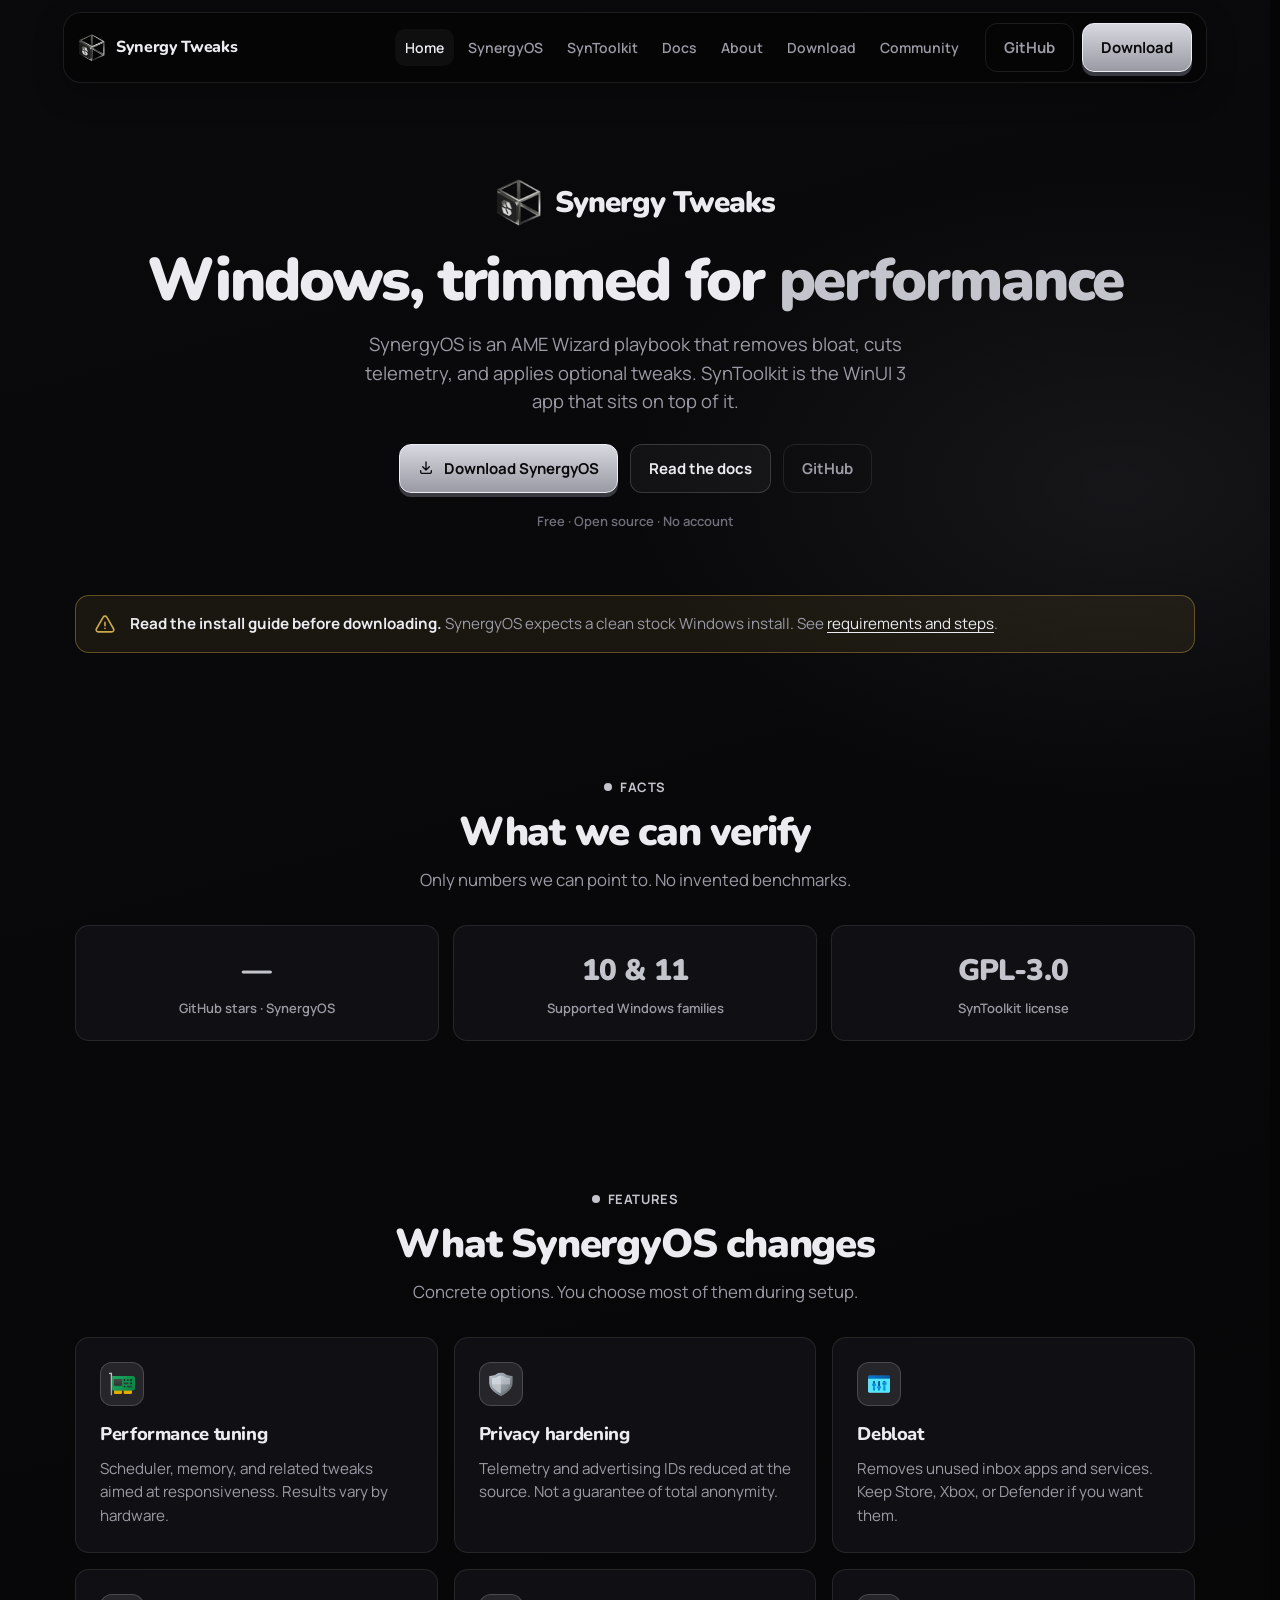
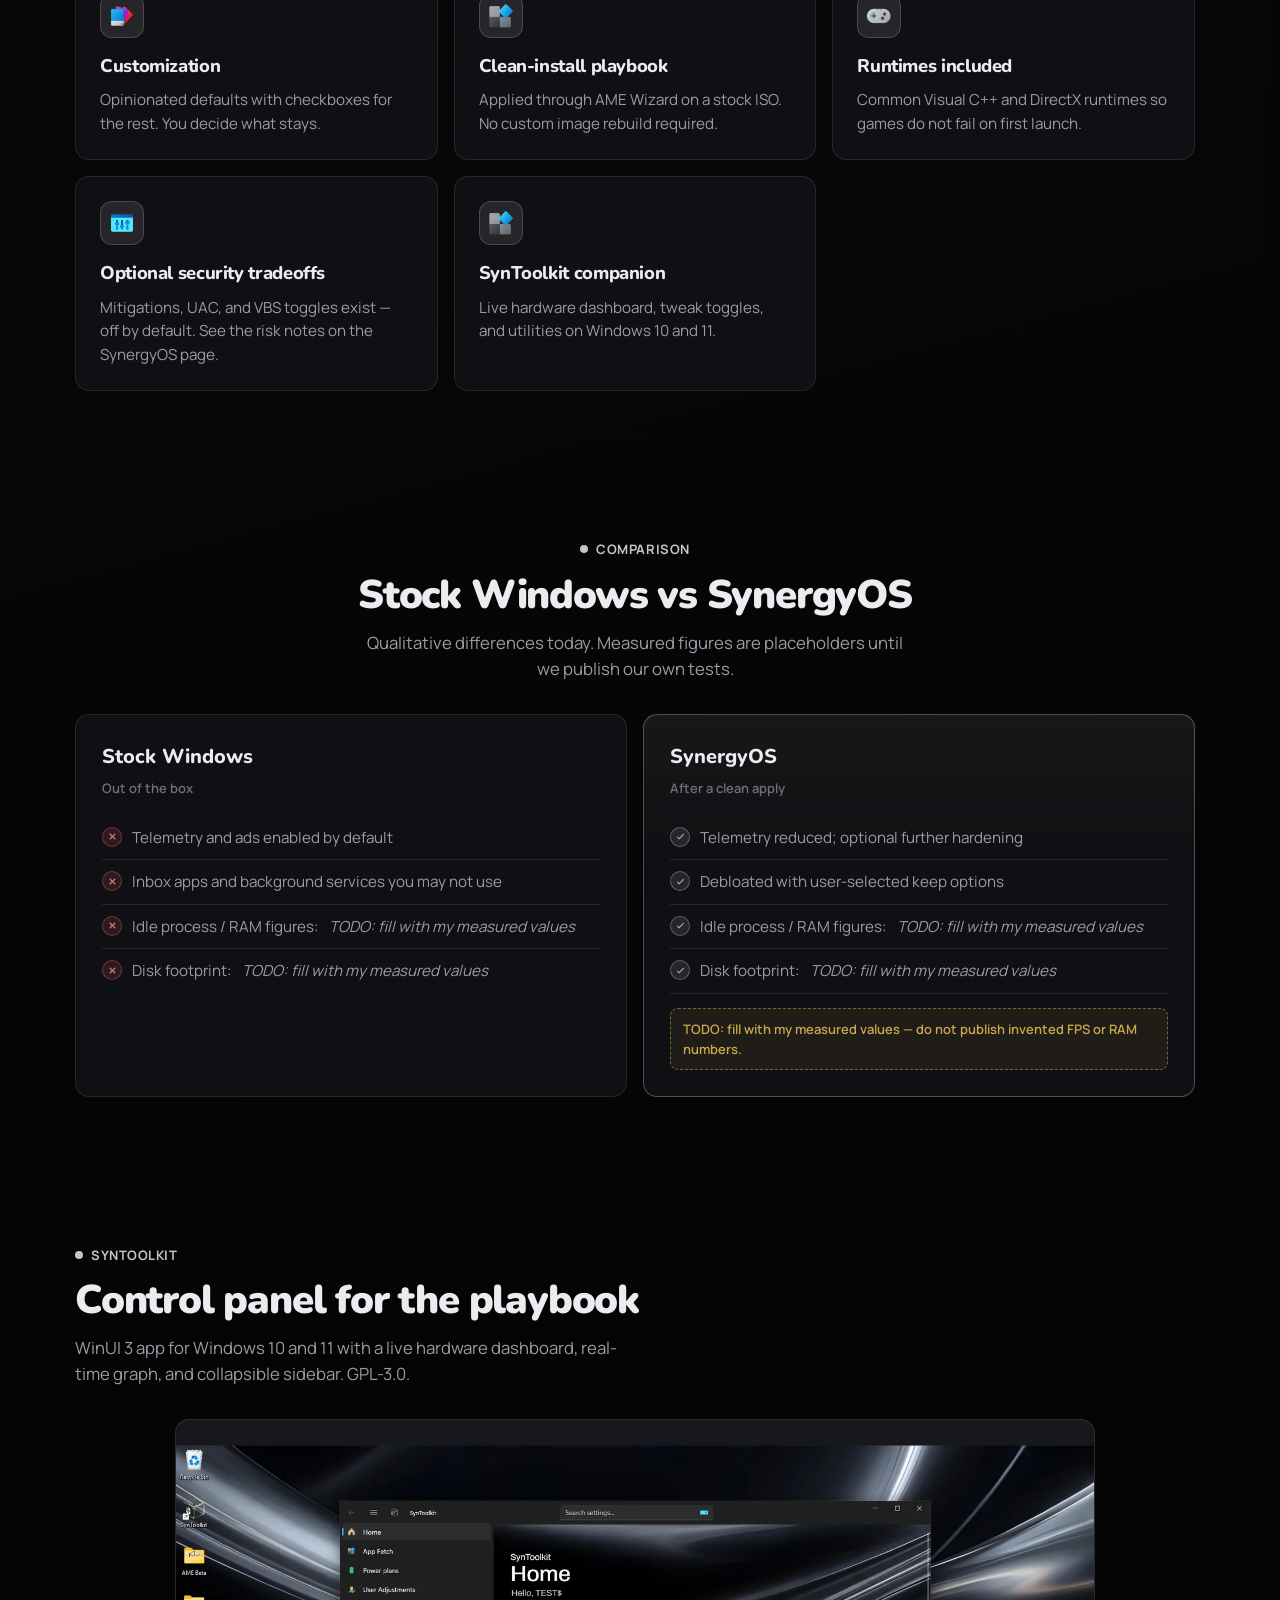
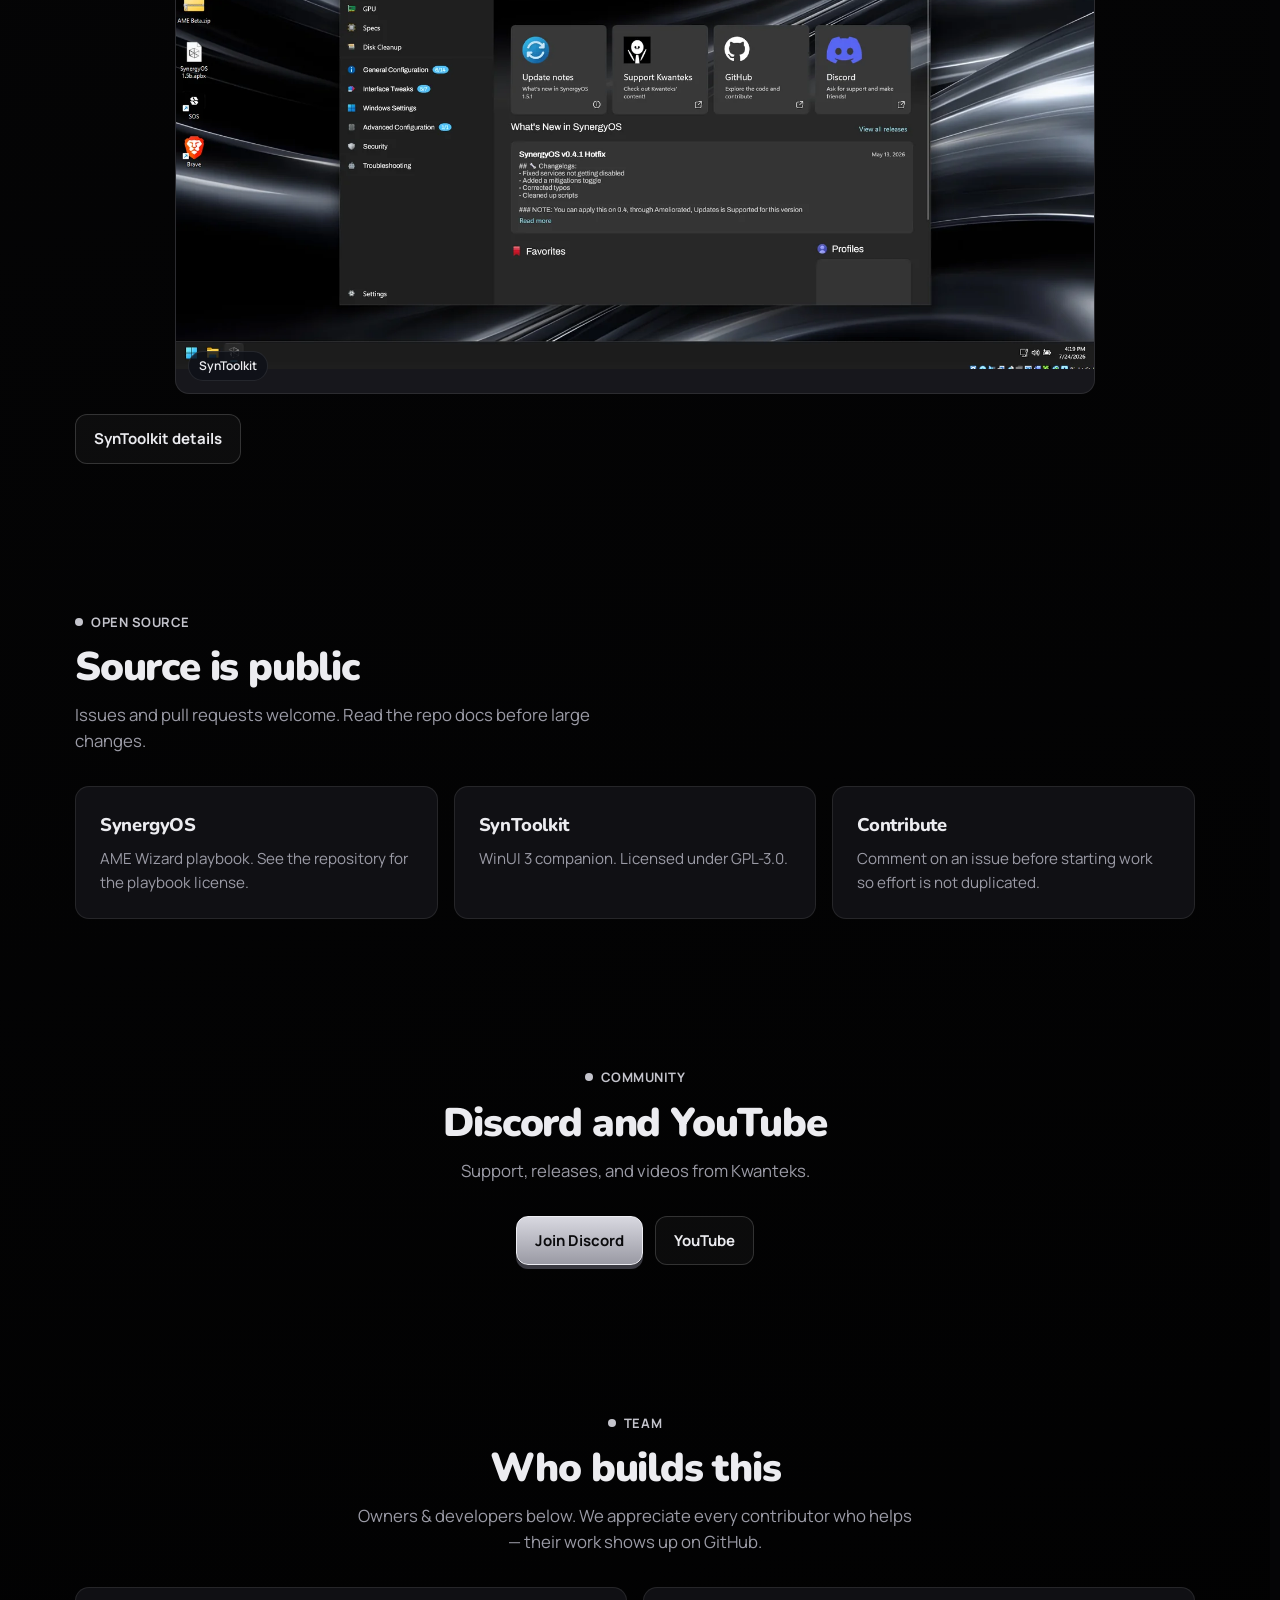
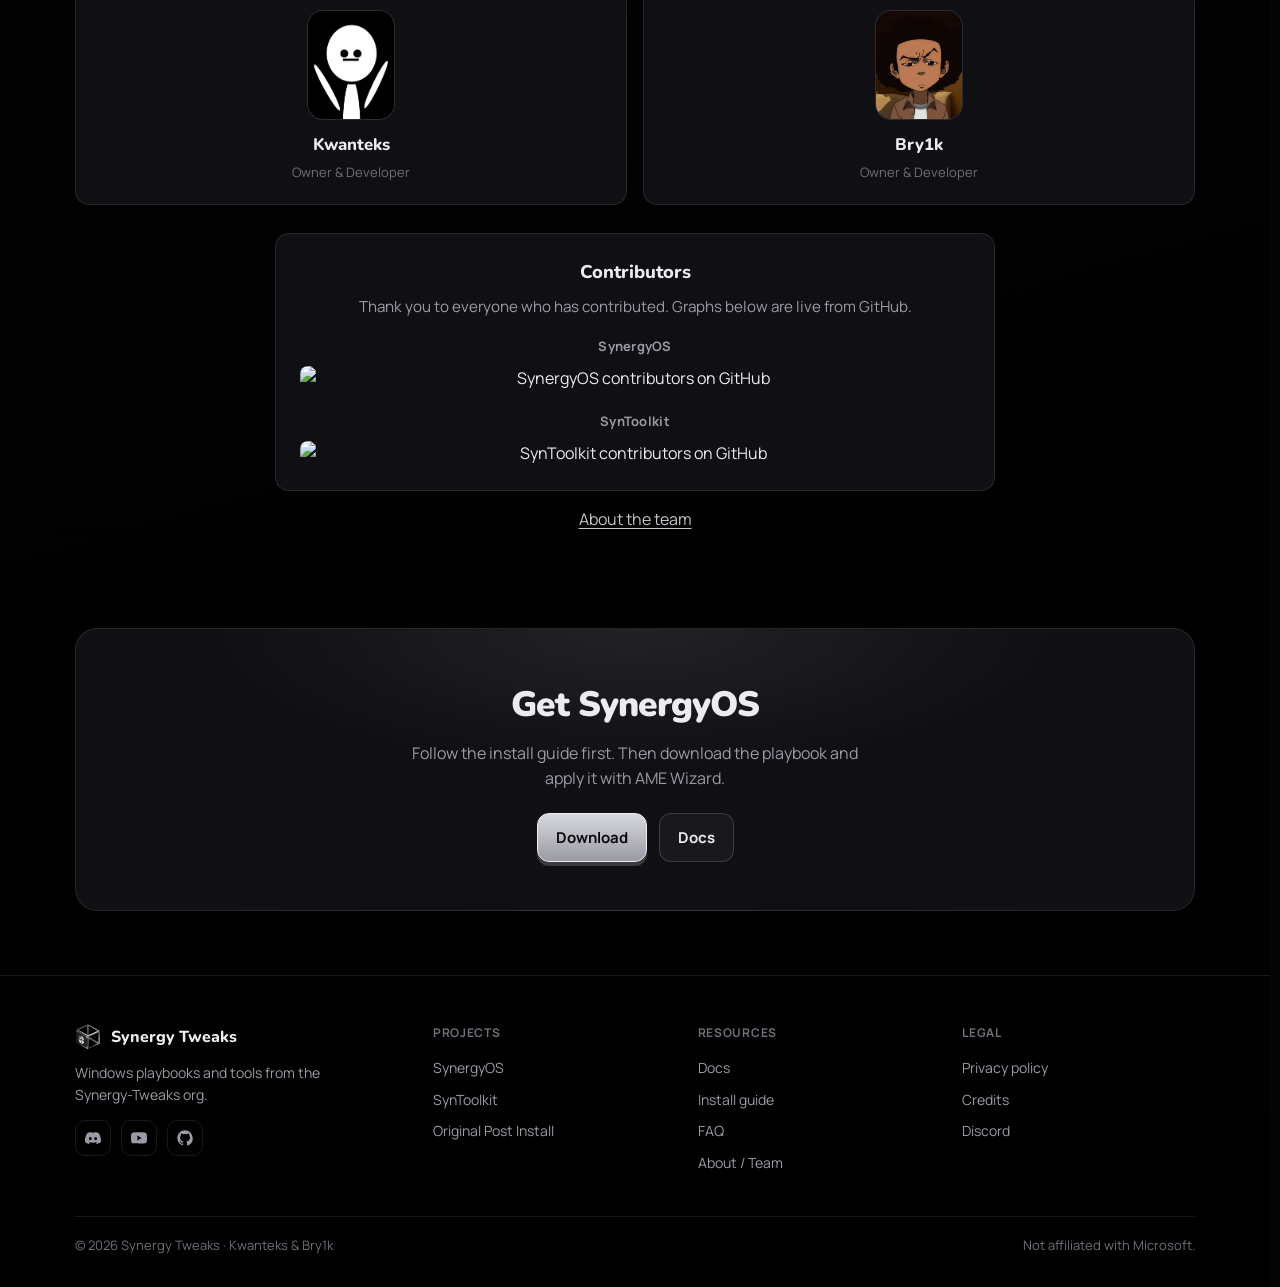
==== index.html @ 8bf5b291 "Clear the actionable TODOs - credits: mirror the SynToolkit library credits - privacy: use the publi" ====
<!DOCTYPE html>
<html lang="en">
<head>
<meta charset="UTF-8">
<meta name="viewport" content="width=device-width, initial-scale=1.0">
<title>Synergy Tweaks — SynergyOS and SynToolkit</title>
<meta name="description" content="SynergyOS is an AME Wizard playbook that debloats and hardens Windows for gaming. SynToolkit is its WinUI 3 companion. Free, open source.">
<meta name="theme-color" content="#050506">
<link rel="canonical" href="https://TODO-SET-DOMAIN/">

<meta property="og:title" content="Synergy Tweaks — SynergyOS and SynToolkit">
<meta property="og:description" content="A Windows playbook and toolkit for a faster, quieter system. Free and open source.">
<meta property="og:image" content="https://TODO-SET-DOMAIN/images/og.jpg">
<meta property="og:type" content="website">
<meta property="og:site_name" content="Synergy Tweaks">
<meta property="og:url" content="https://TODO-SET-DOMAIN/">

<meta name="twitter:card" content="summary_large_image">
<meta name="twitter:title" content="Synergy Tweaks — SynergyOS">
<meta name="twitter:description" content="A Windows playbook and toolkit for a faster, quieter system.">
<meta name="twitter:image" content="https://TODO-SET-DOMAIN/images/og.jpg">
<meta name="twitter:site" content="@synergyos48">

<link rel="icon" href="images/logo-sm.webp" type="image/webp">
<link rel="apple-touch-icon" href="images/logo.webp">
<link rel="preload" href="fonts/nunito-latin.woff2" as="font" type="font/woff2" crossorigin>
<link rel="preload" href="fonts/manrope-400.woff2" as="font" type="font/woff2" crossorigin>
<link rel="stylesheet" href="styles.css?v=20">
<script src="js/config.js"></script>
</head>
<body>
<a class="skip-link" href="#main">Skip to content</a>

<header class="site-header">
  <nav class="nav" aria-label="Primary">
    <a href="index.html" class="nav-brand">
      <img src="images/logo-sm.webp" alt="" width="52" height="52" decoding="async">
      <span>Synergy Tweaks</span>
    </a>
    <div class="nav-links">
      <a href="index.html" aria-current="page">Home</a>
      <a href="synergyos.html">SynergyOS</a>
      <a href="syntoolkit.html">SynToolkit</a>
      <a href="docs.html">Docs</a>
      <a href="about.html">About</a>
      <a href="synergyos.html#download">Download</a>
      <a href="#community">Community</a>
    </div>
    <div class="nav-ext">
      <a class="btn btn-ghost" href="https://github.com/Synergy-Tweaks" data-link="org" target="_blank" rel="noopener noreferrer">GitHub</a>
      <a class="btn btn-primary" href="synergyos.html#download">Download</a>
    </div>
    <details class="nav-menu">
      <summary aria-label="Open menu">Menu</summary>
      <div class="nav-menu-panel">
        <a href="index.html" aria-current="page">Home</a>
        <a href="synergyos.html">SynergyOS</a>
        <a href="syntoolkit.html">SynToolkit</a>
        <a href="docs.html">Docs</a>
        <a href="about.html">About</a>
        <a href="synergyos.html#download">Download</a>
        <a href="#community">Community</a>
        <a href="https://github.com/Synergy-Tweaks" data-link="org" target="_blank" rel="noopener noreferrer">GitHub</a>
      </div>
    </details>
  </nav>
</header>

<main id="main">
  <section class="hero wrap">
    <div class="hero-brand">
      <img src="images/logo.webp" alt="" width="256" height="256" decoding="async">
      Synergy Tweaks
    </div>
    <h1>Windows, trimmed for <em>performance</em></h1>
    <p class="hero-sub">SynergyOS is an AME Wizard playbook that removes bloat, cuts telemetry, and applies optional tweaks. SynToolkit is the WinUI 3 app that sits on top of it.</p>
    <div class="hero-actions">
      <a class="btn btn-primary" href="https://github.com/Synergy-Tweaks/SynergyOS/releases/latest/download/SynergyOS.apbx" data-repo="SynergyOS" data-ext=".apbx">
        <svg fill="none" stroke="currentColor" viewBox="0 0 24 24" aria-hidden="true"><path stroke-linecap="round" stroke-linejoin="round" stroke-width="2" d="M4 16v2a2 2 0 002 2h12a2 2 0 002-2v-2M7 10l5 5 5-5M12 15V3"/></svg>
        Download SynergyOS
      </a>
      <a class="btn btn-secondary" href="docs.html">Read the docs</a>
      <a class="btn btn-ghost" href="https://github.com/Synergy-Tweaks" data-link="org" target="_blank" rel="noopener noreferrer">GitHub</a>
    </div>
    <p class="hero-meta">Free · Open source · No account</p>
  </section>

  <div class="wrap" style="margin-bottom:48px">
    <div class="notice">
      <svg width="22" height="22" fill="none" stroke="currentColor" viewBox="0 0 24 24" stroke-width="1.8" aria-hidden="true"><path stroke-linecap="round" stroke-linejoin="round" d="M12 9v3.75m-9.303 3.376c-.866 1.5.217 3.374 1.948 3.374h14.71c1.73 0 2.813-1.874 1.948-3.374L13.949 3.378c-.866-1.5-3.032-1.5-3.898 0L2.697 16.126zM12 15.75h.008v.008H12v-.008z"/></svg>
      <div><strong>Read the install guide before downloading.</strong> SynergyOS expects a clean stock Windows install. See <a href="synergyos.html#install" style="color:var(--text);text-decoration:underline;text-underline-offset:3px">requirements and steps</a>.</div>
    </div>
  </div>

  <section class="section wrap reveal" id="stats" aria-labelledby="stats-title">
    <div class="section-head center">
      <div class="eyebrow">Facts</div>
      <h2 class="section-title" id="stats-title">What we can verify</h2>
      <p class="section-lede">Only numbers we can point to. No invented benchmarks.</p>
    </div>
    <div class="stats">
      <div class="stat">
        <div class="stat-value"><span data-github-stars="SynergyOS">—</span></div>
        <div class="stat-label">GitHub stars · SynergyOS</div>
      </div>
      <div class="stat">
        <div class="stat-value">10 &amp; 11</div>
        <div class="stat-label">Supported Windows families</div>
      </div>
      <div class="stat">
        <div class="stat-value">GPL-3.0</div>
        <div class="stat-label">SynToolkit license</div>
      </div>
    </div>
  </section>

  <section class="section wrap reveal" id="features" aria-labelledby="features-title">
    <div class="section-head center">
      <div class="eyebrow">Features</div>
      <h2 class="section-title" id="features-title">What SynergyOS changes</h2>
      <p class="section-lede">Concrete options. You choose most of them during setup.</p>
    </div>
    <div class="feature-grid grid-3">
      <article class="card">
        <div class="card-icon"><img src="images/icons/performance.webp" alt="" width="96" height="96" loading="lazy" decoding="async"></div>
        <h3>Performance tuning</h3>
        <p>Scheduler, memory, and related tweaks aimed at responsiveness. Results vary by hardware.</p>
      </article>
      <article class="card">
        <div class="card-icon"><img src="images/icons/privacy.webp" alt="" width="96" height="96" loading="lazy" decoding="async"></div>
        <h3>Privacy hardening</h3>
        <p>Telemetry and advertising IDs reduced at the source. Not a guarantee of total anonymity.</p>
      </article>
      <article class="card">
        <div class="card-icon"><img src="images/icons/tweaks.webp" alt="" width="96" height="96" loading="lazy" decoding="async"></div>
        <h3>Debloat</h3>
        <p>Removes unused inbox apps and services. Keep Store, Xbox, or Defender if you want them.</p>
      </article>
      <article class="card">
        <div class="card-icon"><img src="images/icons/appearance.webp" alt="" width="96" height="96" loading="lazy" decoding="async"></div>
        <h3>Customization</h3>
        <p>Opinionated defaults with checkboxes for the rest. You decide what stays.</p>
      </article>
      <article class="card">
        <div class="card-icon"><img src="images/icons/apps.webp" alt="" width="96" height="96" loading="lazy" decoding="async"></div>
        <h3>Clean-install playbook</h3>
        <p>Applied through AME Wizard on a stock ISO. No custom image rebuild required.</p>
      </article>
      <article class="card">
        <div class="card-icon"><img src="images/icons/games.webp" alt="" width="96" height="96" loading="lazy" decoding="async"></div>
        <h3>Runtimes included</h3>
        <p>Common Visual C++ and DirectX runtimes so games do not fail on first launch.</p>
      </article>
      <article class="card">
        <div class="card-icon"><img src="images/icons/tweaks.webp" alt="" width="96" height="96" loading="lazy" decoding="async"></div>
        <h3>Optional security tradeoffs</h3>
        <p>Mitigations, UAC, and VBS toggles exist — off by default. See the risk notes on the SynergyOS page.</p>
      </article>
      <article class="card">
        <div class="card-icon"><img src="images/icons/apps.webp" alt="" width="96" height="96" loading="lazy" decoding="async"></div>
        <h3>SynToolkit companion</h3>
        <p>Live hardware dashboard, tweak toggles, and utilities on Windows 10 and 11.</p>
      </article>
    </div>
  </section>

  <section class="section wrap reveal" id="compare" aria-labelledby="compare-title">
    <div class="section-head center">
      <div class="eyebrow">Comparison</div>
      <h2 class="section-title" id="compare-title">Stock Windows vs SynergyOS</h2>
      <p class="section-lede">Qualitative differences today. Measured figures are placeholders until we publish our own tests.</p>
    </div>
    <div class="compare">
      <div class="compare-col">
        <h3>Stock Windows</h3>
        <div class="compare-sub">Out of the box</div>
        <ul class="compare-list">
          <li><span class="mark bad" aria-hidden="true"><svg viewBox="0 0 24 24" fill="none" stroke="currentColor"><path d="M6 6l12 12M6 18L18 6"/></svg></span> Telemetry and ads enabled by default</li>
          <li><span class="mark bad" aria-hidden="true"><svg viewBox="0 0 24 24" fill="none" stroke="currentColor"><path d="M6 6l12 12M6 18L18 6"/></svg></span> Inbox apps and background services you may not use</li>
          <li><span class="mark bad" aria-hidden="true"><svg viewBox="0 0 24 24" fill="none" stroke="currentColor"><path d="M6 6l12 12M6 18L18 6"/></svg></span> Idle process / RAM figures: <em>TODO: fill with my measured values</em></li>
          <li><span class="mark bad" aria-hidden="true"><svg viewBox="0 0 24 24" fill="none" stroke="currentColor"><path d="M6 6l12 12M6 18L18 6"/></svg></span> Disk footprint: <em>TODO: fill with my measured values</em></li>
        </ul>
      </div>
      <div class="compare-col synergy">
        <h3>SynergyOS</h3>
        <div class="compare-sub">After a clean apply</div>
        <ul class="compare-list">
          <li><span class="mark good" aria-hidden="true"><svg viewBox="0 0 24 24" fill="none" stroke="currentColor"><path d="M5 13l4 4L19 7"/></svg></span> Telemetry reduced; optional further hardening</li>
          <li><span class="mark good" aria-hidden="true"><svg viewBox="0 0 24 24" fill="none" stroke="currentColor"><path d="M5 13l4 4L19 7"/></svg></span> Debloated with user-selected keep options</li>
          <li><span class="mark good" aria-hidden="true"><svg viewBox="0 0 24 24" fill="none" stroke="currentColor"><path d="M5 13l4 4L19 7"/></svg></span> Idle process / RAM figures: <em>TODO: fill with my measured values</em></li>
          <li><span class="mark good" aria-hidden="true"><svg viewBox="0 0 24 24" fill="none" stroke="currentColor"><path d="M5 13l4 4L19 7"/></svg></span> Disk footprint: <em>TODO: fill with my measured values</em></li>
        <p class="todo-note">TODO: fill with my measured values — do not publish invented FPS or RAM numbers.</p>
        </ul>
      </div>
    </div>
  </section>

  <section class="section wrap reveal" id="syntoolkit" aria-labelledby="toolkit-title">
    <div class="section-head">
      <div class="eyebrow">SynToolkit</div>
      <h2 class="section-title" id="toolkit-title">Control panel for the playbook</h2>
      <p class="section-lede">WinUI 3 app for Windows 10 and 11 with a live hardware dashboard, real-time graph, and collapsible sidebar. GPL-3.0.</p>
    </div>
    <div class="shots single">
      <figure class="shot">
        <img src="images/syntoolkit.webp" alt="SynToolkit running on a SynergyOS desktop" width="1600" height="912" loading="lazy" decoding="async">
        <figcaption class="shot-label">SynToolkit</figcaption>
      </figure>
    </div>
    <p style="margin-top:20px"><a class="btn btn-secondary" href="syntoolkit.html">SynToolkit details</a></p>
  </section>

  <section class="section wrap reveal" id="opensource" aria-labelledby="oss-title">
    <div class="section-head">
      <div class="eyebrow">Open source</div>
      <h2 class="section-title" id="oss-title">Source is public</h2>
      <p class="section-lede">Issues and pull requests welcome. Read the repo docs before large changes.</p>
    </div>
    <div class="grid-3">
      <a class="card" href="https://github.com/Synergy-Tweaks/SynergyOS" data-link="synergyos" target="_blank" rel="noopener noreferrer">
        <h3>SynergyOS</h3>
        <p>AME Wizard playbook. See the repository for the playbook license.</p>
      </a>
      <a class="card" href="https://github.com/Synergy-Tweaks/SynToolkit" data-link="syntoolkit" target="_blank" rel="noopener noreferrer">
        <h3>SynToolkit</h3>
        <p>WinUI 3 companion. Licensed under GPL-3.0.</p>
      </a>
      <a class="card" href="https://github.com/Synergy-Tweaks" data-link="org" target="_blank" rel="noopener noreferrer">
        <h3>Contribute</h3>
        <p>Comment on an issue before starting work so effort is not duplicated.</p>
      </a>
    </div>
  </section>

  <section class="section wrap reveal" id="community" aria-labelledby="community-title">
    <div class="section-head center">
      <div class="eyebrow">Community</div>
      <h2 class="section-title" id="community-title">Discord and YouTube</h2>
      <p class="section-lede">Support, releases, and videos from Kwanteks.</p>
    </div>
    <div class="cta-actions" style="justify-content:center">
      <a class="btn btn-primary" href="https://dsc.gg/kwanteks" data-link="discord" target="_blank" rel="noopener noreferrer">Join Discord</a>
      <a class="btn btn-secondary" href="https://www.youtube.com/@kwanteks" data-link="youtube" target="_blank" rel="noopener noreferrer">YouTube</a>
    </div>
  </section>

  <section class="section wrap reveal" id="team" aria-labelledby="team-title">
    <div class="section-head center">
      <div class="eyebrow">Team</div>
      <h2 class="section-title" id="team-title">Who builds this</h2>
      <p class="section-lede">Owners &amp; developers below. We appreciate every contributor who helps — their work shows up on GitHub.</p>
    </div>
    <div class="grid-2" style="margin-bottom:28px">
      <article class="person">
        <div class="avatar"><img src="images/profiles/Kwanteks.png" alt="Kwanteks" width="1080" height="1080" loading="lazy" decoding="async"></div>
        <h3>Kwanteks</h3>
        <p>Owner &amp; Developer</p>
      </article>
      <article class="person">
        <div class="avatar"><img src="images/profiles/Bry1k.webp" alt="Bry1k" width="685" height="1024" loading="lazy" decoding="async"></div>
        <h3>Bry1k</h3>
        <p>Owner &amp; Developer</p>
      </article>
    </div>
    <div class="contributors">
      <h3 class="contributors-title">Contributors</h3>
      <p class="contributors-lede">Thank you to everyone who has contributed. Graphs below are live from GitHub.</p>
      <div class="contributors-graphs">
        <a class="contributors-graph" href="https://github.com/Synergy-Tweaks/SynergyOS/graphs/contributors" target="_blank" rel="noopener noreferrer">
          <span class="contributors-label">SynergyOS</span>
          <img src="https://contrib.rocks/image?repo=Synergy-Tweaks/SynergyOS" alt="SynergyOS contributors on GitHub" loading="lazy" decoding="async">
        </a>
        <a class="contributors-graph" href="https://github.com/Synergy-Tweaks/SynToolkit/graphs/contributors" target="_blank" rel="noopener noreferrer">
          <span class="contributors-label">SynToolkit</span>
          <img src="https://contrib.rocks/image?repo=Synergy-Tweaks/SynToolkit" alt="SynToolkit contributors on GitHub" loading="lazy" decoding="async">
        </a>
      </div>
    </div>
    <p style="text-align:center;margin-top:16px"><a href="about.html" style="color:var(--accent);text-decoration:underline;text-underline-offset:3px">About the team</a></p>
  </section>

  <div class="wrap">
    <div class="cta-band reveal">
      <h2>Get SynergyOS</h2>
      <p>Follow the install guide first. Then download the playbook and apply it with AME Wizard.</p>
      <div class="cta-actions">
        <a class="btn btn-primary" href="synergyos.html#download">Download</a>
        <a class="btn btn-secondary" href="docs.html">Docs</a>
      </div>
    </div>
  </div>
</main>

<footer class="site-footer">
  <div class="wrap">
    <div class="footer-grid">
      <div>
        <div class="footer-brand">
          <img src="images/logo-sm.webp" alt="" width="52" height="52">
          Synergy Tweaks
        </div>
        <p class="footer-tag">Windows playbooks and tools from the Synergy-Tweaks org.</p>
        <div class="footer-socials">
          <a href="https://dsc.gg/kwanteks" data-link="discord" aria-label="Discord" target="_blank" rel="noopener noreferrer"><svg fill="currentColor" viewBox="0 0 24 24"><path d="M20.317 4.37a19.79 19.79 0 0 0-4.885-1.515.074.074 0 0 0-.079.037c-.21.375-.444.864-.608 1.25a18.27 18.27 0 0 0-5.487 0 12.64 12.64 0 0 0-.617-1.25.077.077 0 0 0-.079-.037A19.736 19.736 0 0 0 3.677 4.37a.07.07 0 0 0-.032.027C.533 9.046-.32 13.58.099 18.057a.082.082 0 0 0 .031.057 19.9 19.9 0 0 0 5.993 3.03.078.078 0 0 0 .084-.028c.462-.63.874-1.295 1.226-1.994a.076.076 0 0 0-.041-.106 13.107 13.107 0 0 1-1.872-.892.077.077 0 0 1-.008-.128 10.2 10.2 0 0 0 .372-.292.074.074 0 0 1 .077-.01c3.928 1.793 8.18 1.793 12.062 0a.074.074 0 0 1 .078.01c.12.098.246.198.373.292a.077.077 0 0 1-.006.127 12.299 12.299 0 0 1-1.873.892.077.077 0 0 0-.041.107c.36.698.772 1.362 1.225 1.993a.076.076 0 0 0 .084.028 19.839 19.839 0 0 0 6.002-3.03.077.077 0 0 0 .032-.054c.5-5.177-.838-9.674-3.549-13.66a.061.061 0 0 0-.031-.03zM8.02 15.33c-1.183 0-2.157-1.085-2.157-2.419 0-1.333.956-2.419 2.157-2.419 1.21 0 2.176 1.096 2.157 2.42 0 1.333-.956 2.418-2.157 2.418zm7.975 0c-1.183 0-2.157-1.085-2.157-2.419 0-1.333.955-2.419 2.157-2.419 1.21 0 2.176 1.096 2.157 2.42 0 1.333-.946 2.418-2.157 2.418z"/></svg></a>
          <a href="https://www.youtube.com/@kwanteks" data-link="youtube" aria-label="YouTube" target="_blank" rel="noopener noreferrer"><svg fill="currentColor" viewBox="0 0 24 24"><path d="M23.498 6.186a3.016 3.016 0 0 0-2.122-2.136C19.505 3.545 12 3.545 12 3.545s-7.505 0-9.377.505A3.017 3.017 0 0 0 .502 6.186C0 8.07 0 12 0 12s0 3.93.502 5.814a3.016 3.016 0 0 0 2.122 2.136c1.871.505 9.376.505 9.376.505s7.505 0 9.377-.505a3.015 3.015 0 0 0 2.122-2.136C24 15.93 24 12 24 12s0-3.93-.502-5.814zM9.545 15.568V8.432L15.818 12l-6.273 3.568z"/></svg></a>
          <a href="https://github.com/Synergy-Tweaks" data-link="org" aria-label="GitHub" target="_blank" rel="noopener noreferrer"><svg fill="currentColor" viewBox="0 0 24 24"><path d="M12 .5C5.73.5.5 5.74.5 12.02c0 5.1 3.29 9.43 7.86 10.96.58.11.79-.25.79-.56 0-.28-.01-1.02-.02-2-3.2.7-3.88-1.54-3.88-1.54-.53-1.36-1.3-1.72-1.3-1.72-1.06-.74.08-.72.08-.72 1.17.08 1.79 1.2 1.79 1.2 1.04 1.8 2.73 1.28 3.4.98.1-.76.41-1.28.74-1.57-2.55-.29-5.23-1.28-5.23-5.7 0-1.26.45-2.29 1.19-3.1-.12-.3-.52-1.48.11-3.09 0 0 .97-.31 3.18 1.18a11.05 11.05 0 0 1 5.8 0c2.2-1.49 3.17-1.18 3.17-1.18.63 1.61.23 2.79.12 3.09.74.81 1.18 1.84 1.18 3.1 0 4.43-2.69 5.4-5.25 5.69.42.37.79 1.1.79 2.22 0 1.6-.01 2.89-.01 3.28 0 .31.21.68.8.56A10.53 10.53 0 0 0 23.5 12C23.5 5.74 18.27.5 12 .5z"/></svg></a>
        </div>
      </div>
      <div class="footer-col">
        <h4>Projects</h4>
        <a href="synergyos.html">SynergyOS</a>
        <a href="syntoolkit.html">SynToolkit</a>
        <a href="https://github.com/Synergy-Tweaks/Original-Post-Install" data-link="opi" target="_blank" rel="noopener noreferrer">Original Post Install</a>
      </div>
      <div class="footer-col">
        <h4>Resources</h4>
        <a href="docs.html">Docs</a>
        <a href="synergyos.html#install">Install guide</a>
        <a href="synergyos.html#faq">FAQ</a>
        <a href="about.html">About / Team</a>
      </div>
      <div class="footer-col">
        <h4>Legal</h4>
        <a href="privacy.html">Privacy policy</a>
        <a href="credits.html">Credits</a>
        <a href="https://dsc.gg/kwanteks" data-link="discord" target="_blank" rel="noopener noreferrer">Discord</a>
      </div>
    </div>
    <div class="footer-bottom">
      <span>© 2026 Synergy Tweaks · Kwanteks &amp; Bry1k</span>
      <span>Not affiliated with Microsoft.</span>
    </div>
  </div>
</footer>

<script src="js/main.js?v=14" defer></script>
</body>
</html>
---- styles.css ----
/* Synergy Tweaks — design tokens + components (dark, one accent) */

:root {
  --bg: #050506;
  --bg-elevated: #101014;
  --bg-soft: #17171c;
  --line: rgba(255, 255, 255, 0.09);
  --line-strong: rgba(255, 255, 255, 0.16);
  --text: #ececf0;
  --text-dim: #9b9ba6;
  --text-faint: #6f6f7a;
  --accent: #c4c4cc;
  --accent-deep: #8a8a94;
  --accent-soft: rgba(196, 196, 204, 0.12);
  --warn: #c9a84a;
  --danger: #d97a7a;
  --good: #b0b0b8;
  --focus: #d0d0d8;

  --radius-sm: 8px;
  --radius: 14px;
  --radius-lg: 22px;

  --space-1: 4px;
  --space-2: 8px;
  --space-3: 12px;
  --space-4: 16px;
  --space-5: 24px;
  --space-6: 32px;
  --space-7: 48px;
  --space-8: 72px;
  --space-9: 96px;

  --shadow: 0 18px 40px rgba(0, 0, 0, 0.35);
  --font-display: 'Nunito', 'Manrope', system-ui, sans-serif;
  --font-body: 'Manrope', system-ui, sans-serif;
  --font-mono: ui-monospace, SFMono-Regular, Menlo, Consolas, monospace;
  --max: 1120px;
  --nav-h: 72px;
}

@font-face {
  font-family: 'Nunito';
  src: url('fonts/nunito-latin.woff2') format('woff2');
  font-weight: 200 1000;
  font-display: swap;
}

@font-face {
  font-family: 'Manrope';
  src: url('fonts/manrope-400.woff2') format('woff2');
  font-weight: 200 800;
  font-display: swap;
}

*, *::before, *::after { box-sizing: border-box; margin: 0; padding: 0; }

html {
  scroll-behavior: smooth;
  scroll-padding-top: calc(var(--nav-h) + 12px);
  scrollbar-gutter: stable;
  scrollbar-width: thin;
  scrollbar-color: rgba(255, 255, 255, 0.16) transparent;
}

body {
  min-height: 100vh;
  color: var(--text);
  font-family: var(--font-body);
  font-weight: 400;
  line-height: 1.55;
  -webkit-font-smoothing: antialiased;
  background:
    radial-gradient(1000px 520px at 15% -10%, rgba(120, 120, 128, 0.18), transparent 58%),
    radial-gradient(900px 560px at 88% 8%, rgba(70, 70, 78, 0.22), transparent 55%),
    radial-gradient(700px 480px at 50% 110%, rgba(90, 90, 98, 0.12), transparent 60%),
    linear-gradient(165deg, #0a0a0c 0%, #050506 42%, #000000 100%),
    var(--bg);
}

img { max-width: 100%; display: block; height: auto; }
a { color: inherit; text-decoration: none; }
ul, ol { list-style: none; }
button { font: inherit; color: inherit; background: none; border: 0; cursor: pointer; }
code {
  font-family: var(--font-mono);
  font-size: 0.9em;
  padding: 0.1em 0.4em;
  border-radius: 4px;
  background: var(--bg-soft);
  border: 1px solid var(--line);
  color: var(--accent);
}

:focus-visible {
  outline: 2px solid var(--focus);
  outline-offset: 3px;
}

.skip-link {
  position: absolute;
  left: 16px;
  top: -48px;
  z-index: 400;
  padding: 10px 14px;
  border-radius: var(--radius-sm);
  background: linear-gradient(135deg, #e8e8ec, #9a9aa4);
  color: #0a0a0c;
  font-weight: 700;
}
.skip-link:focus { top: 12px; }

.wrap {
  width: min(100% - 40px, var(--max));
  margin-inline: auto;
}

/* ---------- Nav ---------- */
.site-header {
  position: sticky;
  top: 0;
  z-index: 200;
  padding: 12px 0 0;
}

.nav {
  display: flex;
  align-items: center;
  gap: 16px;
  width: min(100% - 24px, calc(var(--max) + 24px));
  margin: 0 auto;
  padding: 10px 14px;
  border: 1px solid var(--line);
  border-radius: 18px;
  background: rgba(5, 5, 6, 0.88);
  backdrop-filter: blur(14px);
  -webkit-backdrop-filter: blur(14px);
  box-shadow: 0 10px 30px rgba(0, 0, 0, 0.28);
}

.site-header.is-scrolled .nav {
  border-color: var(--line-strong);
  box-shadow: var(--shadow);
}

.nav-brand {
  display: inline-flex;
  align-items: center;
  gap: 10px;
  font-family: var(--font-display);
  font-weight: 800;
  font-size: 16px;
  letter-spacing: -0.02em;
  margin-right: auto;
}
.nav-brand img { width: 28px; height: 28px; }
.nav-brand span { white-space: nowrap; }

.nav-links {
  display: flex;
  align-items: center;
  gap: 4px;
}
.nav-links a {
  padding: 8px 10px;
  border-radius: 10px;
  color: var(--text-dim);
  font-size: 14px;
  font-weight: 600;
}
.nav-links a:hover,
.nav-links a[aria-current="page"] { color: var(--text); background: rgba(255,255,255,0.04); }

.nav-ext {
  display: inline-flex;
  align-items: center;
  gap: 8px;
}

.nav-menu { display: none; position: relative; }
.nav-menu summary {
  list-style: none;
  padding: 8px 12px;
  border: 1px solid var(--line-strong);
  border-radius: 10px;
  font-weight: 600;
  font-size: 14px;
  cursor: pointer;
}
.nav-menu summary::-webkit-details-marker { display: none; }
.nav-menu-panel {
  position: absolute;
  right: 0;
  top: calc(100% + 8px);
  min-width: 200px;
  padding: 8px;
  border-radius: 12px;
  border: 1px solid var(--line-strong);
  background: var(--bg);
  box-shadow: var(--shadow);
  display: flex;
  flex-direction: column;
}
.nav-menu-panel a {
  padding: 10px 12px;
  border-radius: 8px;
  color: var(--text-dim);
  font-size: 14px;
  font-weight: 600;
}
.nav-menu-panel a:hover { color: var(--text); background: var(--bg-elevated); }

/* ---------- Buttons ---------- */
.btn {
  display: inline-flex;
  align-items: center;
  justify-content: center;
  gap: 10px;
  padding: 12px 18px;
  border-radius: 12px;
  font-weight: 700;
  font-size: 15px;
  border: 1px solid transparent;
  transition: background 0.18s, border-color 0.18s, transform 0.18s, box-shadow 0.18s;
}
.btn svg { width: 16px; height: 16px; flex-shrink: 0; }
.btn-primary {
  background: linear-gradient(180deg, #d8d8e0 0%, #9a9aa4 100%);
  border-color: #ececf2;
  color: #0a0a0c;
  box-shadow: 0 4px 0 #3a3a42;
}
.btn-primary:hover {
  background: linear-gradient(180deg, #ececf2 0%, #b0b0b8 100%);
  transform: translateY(-1px);
}
.btn-primary:active { transform: translateY(2px); box-shadow: 0 1px 0 #3a3a42; }
.btn-secondary {
  background: rgba(255, 255, 255, 0.04);
  border-color: var(--line-strong);
  color: var(--text);
}
.btn-secondary:hover { background: rgba(255, 255, 255, 0.08); }
.btn-ghost {
  background: transparent;
  border-color: var(--line);
  color: var(--text-dim);
}
.btn-ghost:hover { color: var(--text); border-color: var(--line-strong); }
.btn-block { width: 100%; }

/* ---------- Badge / chip ---------- */
.badge {
  display: inline-flex;
  align-items: center;
  gap: 8px;
  padding: 7px 12px;
  border-radius: 999px;
  border: 1px solid var(--line-strong);
  background: rgba(255, 255, 255, 0.03);
  color: var(--text-dim);
  font-size: 13px;
  font-weight: 600;
}
.badge-accent {
  border-color: rgba(196, 196, 204, 0.35);
  background: var(--accent-soft);
  color: var(--accent);
}

/* ---------- Sections ---------- */
.section {
  padding: var(--space-8) 0;
}
.section-head {
  max-width: 640px;
  margin-bottom: var(--space-6);
}
.section-head.center {
  margin-inline: auto;
  text-align: center;
}
.eyebrow {
  display: inline-flex;
  align-items: center;
  gap: 8px;
  margin-bottom: 12px;
  color: var(--accent);
  font-size: 13px;
  font-weight: 700;
  letter-spacing: 0.04em;
  text-transform: uppercase;
}
.eyebrow::before {
  content: '';
  width: 8px;
  height: 8px;
  border-radius: 50%;
  background: var(--accent);
}
.section-title {
  font-family: var(--font-display);
  font-weight: 900;
  font-size: clamp(1.75rem, 3.4vw, 2.5rem);
  letter-spacing: -0.03em;
  line-height: 1.15;
  text-wrap: balance;
  margin-bottom: 12px;
}
.section-lede {
  color: var(--text-dim);
  font-size: 1.05rem;
  max-width: 560px;
}
.section-head.center .section-lede { margin-inline: auto; }

/* ---------- Hero ---------- */
.hero {
  padding: clamp(48px, 8vw, 96px) 0 64px;
  text-align: center;
}
.hero-brand {
  display: inline-flex;
  align-items: center;
  gap: 12px;
  margin-bottom: 22px;
  font-family: var(--font-display);
  font-weight: 900;
  font-size: clamp(1.4rem, 3vw, 1.85rem);
  letter-spacing: -0.03em;
}
.hero-brand img { width: 48px; height: 48px; }
.hero h1 {
  font-family: var(--font-display);
  font-weight: 900;
  font-size: clamp(2.2rem, 6vw, 3.75rem);
  letter-spacing: -0.035em;
  line-height: 1.05;
  text-wrap: balance;
  margin-bottom: 18px;
}
.hero h1 em {
  font-style: normal;
  color: var(--accent);
}
.hero-sub {
  max-width: 560px;
  margin: 0 auto 28px;
  color: var(--text-dim);
  font-size: clamp(1rem, 1.5vw, 1.15rem);
}
.hero-actions {
  display: flex;
  flex-wrap: wrap;
  gap: 12px;
  justify-content: center;
  margin-bottom: 18px;
}
.hero-meta {
  color: var(--text-faint);
  font-size: 13px;
  font-weight: 600;
}

/* ---------- Stats ---------- */
.stats {
  display: grid;
  grid-template-columns: repeat(3, 1fr);
  gap: 14px;
}
.stat {
  padding: 22px 18px;
  border: 1px solid var(--line);
  border-radius: var(--radius);
  background: var(--bg-elevated);
  text-align: center;
}
.stat-value {
  font-family: var(--font-display);
  font-weight: 900;
  font-size: 1.85rem;
  letter-spacing: -0.02em;
  color: var(--accent);
  margin-bottom: 4px;
}
.stat-label { color: var(--text-dim); font-size: 13px; font-weight: 600; }

/* ---------- Cards / grids ---------- */
.grid-2 { display: grid; grid-template-columns: repeat(2, 1fr); gap: 16px; }
.grid-3 { display: grid; grid-template-columns: repeat(3, 1fr); gap: 16px; }
.grid-4 { display: grid; grid-template-columns: repeat(4, 1fr); gap: 16px; }

.card {
  padding: 24px;
  border: 1px solid var(--line);
  border-radius: var(--radius);
  background: var(--bg-elevated);
}
.card h3 {
  font-family: var(--font-display);
  font-weight: 800;
  font-size: 1.15rem;
  letter-spacing: -0.02em;
  margin-bottom: 8px;
}
.card p { color: var(--text-dim); font-size: 0.95rem; }
.card-icon {
  width: 44px;
  height: 44px;
  margin-bottom: 14px;
  border-radius: 12px;
  border: 1px solid rgba(196, 196, 204, 0.22);
  background: var(--accent-soft);
  display: grid;
  place-items: center;
}
.card-icon img { width: 26px; height: 26px; }

.feature-grid .card:hover {
  border-color: var(--line-strong);
  transform: translateY(-2px);
  transition: border-color 0.18s, transform 0.18s;
}

/* ---------- Compare ---------- */
.compare {
  display: grid;
  grid-template-columns: 1fr 1fr;
  gap: 16px;
}
.compare-col {
  padding: 26px;
  border: 1px solid var(--line);
  border-radius: var(--radius);
  background: var(--bg-elevated);
}
.compare-col.synergy {
  border-color: rgba(196, 196, 204, 0.35);
  background: linear-gradient(180deg, rgba(160, 160, 170, 0.12), var(--bg-elevated) 40%);
}
.compare-col h3 {
  font-family: var(--font-display);
  font-weight: 800;
  font-size: 1.25rem;
  margin-bottom: 6px;
}
.compare-sub {
  color: var(--text-faint);
  font-size: 13px;
  font-weight: 600;
  margin-bottom: 18px;
}
.compare-list li {
  display: flex;
  gap: 10px;
  align-items: flex-start;
  padding: 10px 0;
  border-bottom: 1px solid var(--line);
  color: var(--text-dim);
  font-size: 0.95rem;
}
.compare-list li:last-child { border-bottom: 0; }
.mark {
  width: 20px;
  height: 20px;
  border-radius: 50%;
  flex-shrink: 0;
  display: grid;
  place-items: center;
  margin-top: 1px;
}
.mark svg { width: 11px; height: 11px; stroke-width: 2.5; }
.mark.bad {
  background: rgba(239, 107, 107, 0.12);
  border: 1px solid rgba(239, 107, 107, 0.35);
  color: var(--danger);
}
.mark.good {
  background: var(--accent-soft);
  border: 1px solid rgba(196, 196, 204, 0.35);
  color: var(--good);
}
.todo-note {
  margin-top: 14px;
  padding: 10px 12px;
  border-radius: var(--radius-sm);
  border: 1px dashed rgba(230, 184, 77, 0.45);
  background: rgba(230, 184, 77, 0.08);
  color: var(--warn);
  font-size: 13px;
  font-weight: 600;
}

/* ---------- Screenshot slots ---------- */
.shots {
  display: grid;
  grid-template-columns: repeat(2, 1fr);
  gap: 16px;
}
.shot {
  position: relative;
  aspect-ratio: 16 / 10;
  border-radius: var(--radius);
  border: 1px solid var(--line);
  background: var(--bg-soft);
  overflow: hidden;
}
.shot img {
  width: 100%;
  height: 100%;
  object-fit: contain;
}
.shot-placeholder {
  display: grid;
  place-items: center;
  height: 100%;
  color: var(--text-faint);
  font-size: 14px;
  font-weight: 600;
  text-align: center;
  padding: 20px;
  border: 1px dashed var(--line-strong);
  border-radius: inherit;
}
.shot-label {
  position: absolute;
  left: 12px;
  bottom: 12px;
  padding: 5px 10px;
  border-radius: 999px;
  background: rgba(14, 17, 24, 0.82);
  border: 1px solid var(--line);
  font-size: 12px;
  font-weight: 600;
}

/* ---------- Download card ---------- */
.download-card {
  padding: 28px;
  border: 1px solid var(--line);
  border-radius: var(--radius-lg);
  background: var(--bg-elevated);
}
.download-card.featured {
  border-color: rgba(196, 196, 204, 0.35);
  background:
    linear-gradient(180deg, rgba(160, 160, 170, 0.12), transparent 36%),
    var(--bg-elevated);
}
.download-card .plan-top {
  display: flex;
  justify-content: space-between;
  align-items: center;
  gap: 12px;
  margin-bottom: 10px;
}
.download-card h3 {
  font-family: var(--font-display);
  font-weight: 900;
  font-size: 1.6rem;
  letter-spacing: -0.02em;
  margin-bottom: 8px;
}
.download-card .desc { color: var(--text-dim); margin-bottom: 16px; }
.meta-list {
  display: grid;
  gap: 8px;
  margin-bottom: 18px;
}
.meta-list li {
  display: flex;
  justify-content: space-between;
  gap: 16px;
  font-size: 14px;
  color: var(--text-dim);
  padding-bottom: 8px;
  border-bottom: 1px solid var(--line);
}
.meta-list li span:last-child {
  color: var(--text);
  text-align: right;
  word-break: break-all;
}
.hash-row {
  display: flex;
  flex-wrap: wrap;
  gap: 8px;
  align-items: center;
  margin: 12px 0 18px;
  padding: 10px 12px;
  border-radius: var(--radius-sm);
  background: var(--bg);
  border: 1px solid var(--line);
  font-family: var(--font-mono);
  font-size: 11px;
  color: var(--text-dim);
  word-break: break-all;
}
.hash-row button {
  margin-left: auto;
  padding: 6px 10px;
  border-radius: 6px;
  border: 1px solid var(--line-strong);
  background: var(--bg-soft);
  color: var(--text);
  font-size: 12px;
  font-weight: 700;
}
.hash-row button.copied { color: var(--good); border-color: var(--good); }

/* ---------- Stepper ---------- */
.stepper {
  display: grid;
  gap: 12px;
  counter-reset: step;
}
.step {
  display: grid;
  grid-template-columns: 40px 1fr;
  gap: 14px;
  padding: 18px;
  border: 1px solid var(--line);
  border-radius: var(--radius);
  background: var(--bg-elevated);
}
.step::before {
  counter-increment: step;
  content: counter(step);
  width: 40px;
  height: 40px;
  border-radius: 50%;
  display: grid;
  place-items: center;
  background: var(--accent-soft);
  color: var(--accent);
  font-family: var(--font-display);
  font-weight: 900;
}
.step h3 {
  font-family: var(--font-display);
  font-weight: 800;
  font-size: 1.05rem;
  margin-bottom: 4px;
}
.step p { color: var(--text-dim); font-size: 0.95rem; }

/* ---------- FAQ ---------- */
.faq { display: grid; gap: 10px; max-width: 760px; }
.faq-item {
  border: 1px solid var(--line);
  border-radius: var(--radius);
  background: var(--bg-elevated);
  padding: 0 18px;
}
.faq-item summary {
  list-style: none;
  cursor: pointer;
  padding: 16px 0;
  font-weight: 700;
  display: flex;
  justify-content: space-between;
  gap: 12px;
}
.faq-item summary::-webkit-details-marker { display: none; }
.faq-item summary::after {
  content: '+';
  color: var(--accent);
  font-size: 1.25rem;
  line-height: 1;
}
.faq-item[open] summary::after { content: '−'; }
.faq-item[open] { border-color: rgba(196, 196, 204, 0.35); }
.faq-item p {
  padding-bottom: 16px;
  color: var(--text-dim);
  font-size: 0.95rem;
}

/* ---------- Callout ---------- */
.callout {
  padding: 16px 18px;
  border-radius: var(--radius);
  border-left: 3px solid var(--accent);
  background: rgba(255, 255, 255, 0.03);
  color: var(--text-dim);
  font-size: 0.95rem;
  margin-bottom: 18px;
}
.callout strong { color: var(--text); }
.callout.warn { border-left-color: var(--warn); background: rgba(230, 184, 77, 0.08); }
.callout.danger { border-left-color: var(--danger); background: rgba(239, 107, 107, 0.08); }

/* ---------- Team ---------- */
.person {
  text-align: center;
  padding: 22px 16px;
  border: 1px solid var(--line);
  border-radius: var(--radius);
  background: var(--bg-elevated);
}
.avatar {
  width: 72px;
  height: 72px;
  margin: 0 auto 12px;
  border-radius: 50%;
  background: var(--bg-soft);
  border: 1px solid var(--line);
  overflow: hidden;
  display: grid;
  place-items: center;
}
.avatar img {
  width: 100%;
  height: 100%;
  object-fit: cover;
}
.person h3 {
  font-family: var(--font-display);
  font-weight: 800;
  font-size: 1.05rem;
  margin-bottom: 4px;
}
.person p { color: var(--text-faint); font-size: 13px; }

.contributors {
  max-width: 720px;
  margin: 0 auto;
  padding: 24px;
  border: 1px solid var(--line);
  border-radius: var(--radius);
  background: var(--bg-elevated);
  text-align: center;
}
.contributors-title {
  font-family: var(--font-display);
  font-weight: 800;
  font-size: 1.15rem;
  margin-bottom: 8px;
}
.contributors-lede {
  color: var(--text-dim);
  font-size: 0.95rem;
  margin-bottom: 18px;
}
.contributors-graphs {
  display: grid;
  gap: 20px;
}
.contributors-graph {
  display: block;
  max-width: 100%;
}
.contributors-label {
  display: block;
  margin-bottom: 10px;
  font-size: 13px;
  font-weight: 700;
  color: var(--text-dim);
  letter-spacing: 0.02em;
}
.contributors-graph img {
  margin: 0 auto;
  max-width: 100%;
  height: auto;
  border-radius: 8px;
}

/* ---------- Notice strip ---------- */
.notice {
  display: flex;
  gap: 14px;
  align-items: flex-start;
  padding: 16px 18px;
  border-radius: var(--radius);
  border: 1px solid rgba(230, 184, 77, 0.35);
  background: rgba(230, 184, 77, 0.08);
  color: var(--text-dim);
  font-size: 0.95rem;
}
.notice strong { color: var(--text); }
.notice svg { flex-shrink: 0; color: var(--warn); margin-top: 2px; }

/* ---------- CTA band ---------- */
.cta-band {
  margin: 24px 0 64px;
  padding: 48px 28px;
  border-radius: var(--radius-lg);
  border: 1px solid var(--line);
  background:
    radial-gradient(600px 200px at 50% 0%, rgba(140, 140, 150, 0.14), transparent 70%),
    var(--bg-elevated);
  text-align: center;
}
.cta-band h2 {
  font-family: var(--font-display);
  font-weight: 900;
  font-size: clamp(1.6rem, 3vw, 2.2rem);
  letter-spacing: -0.03em;
  margin-bottom: 10px;
}
.cta-band p { color: var(--text-dim); margin-bottom: 22px; max-width: 480px; margin-inline: auto; }
.cta-actions { display: flex; flex-wrap: wrap; gap: 12px; justify-content: center; }

/* ---------- Footer ---------- */
.site-footer {
  border-top: 1px solid var(--line);
  padding: 48px 0 32px;
  background: rgba(0, 0, 0, 0.2);
}
.footer-grid {
  display: grid;
  grid-template-columns: 1.4fr repeat(3, 1fr);
  gap: 32px;
  margin-bottom: 32px;
}
.footer-brand {
  display: flex;
  align-items: center;
  gap: 10px;
  font-family: var(--font-display);
  font-weight: 800;
  margin-bottom: 12px;
}
.footer-brand img { width: 26px; height: 26px; }
.footer-tag { color: var(--text-dim); font-size: 14px; max-width: 280px; margin-bottom: 14px; }
.footer-socials { display: flex; gap: 10px; }
.footer-socials a {
  width: 36px;
  height: 36px;
  border-radius: 10px;
  border: 1px solid var(--line);
  display: grid;
  place-items: center;
  color: var(--text-dim);
}
.footer-socials a:hover { color: var(--text); border-color: var(--line-strong); }
.footer-socials svg { width: 16px; height: 16px; }
.footer-col h4 {
  font-size: 12px;
  font-weight: 700;
  letter-spacing: 0.06em;
  text-transform: uppercase;
  color: var(--text-faint);
  margin-bottom: 14px;
}
.footer-col a {
  display: block;
  color: var(--text-dim);
  font-size: 14px;
  margin-bottom: 10px;
}
.footer-col a:hover { color: var(--text); }
.footer-bottom {
  padding-top: 18px;
  border-top: 1px solid var(--line);
  color: var(--text-faint);
  font-size: 13px;
  display: flex;
  flex-wrap: wrap;
  gap: 8px 16px;
  justify-content: space-between;
}

/* ---------- Prose pages ---------- */
.page-hero {
  padding: 56px 0 28px;
}
.page-hero h1 {
  font-family: var(--font-display);
  font-weight: 900;
  font-size: clamp(2rem, 4vw, 2.75rem);
  letter-spacing: -0.03em;
  margin-bottom: 12px;
}
.page-hero p { color: var(--text-dim); max-width: 560px; font-size: 1.05rem; }
.prose { max-width: 720px; }

.about-layout {
  display: grid;
  grid-template-columns: minmax(0, 1fr) 200px;
  gap: 48px;
  align-items: start;
  padding-top: 8px;
  padding-bottom: var(--space-6);
}
.about-copy .page-hero { padding-top: 48px; }
.about-prose { max-width: none; padding-bottom: var(--space-6); }
.about-logo {
  position: sticky;
  top: calc(var(--nav-h) + 28px);
  justify-self: end;
  width: 180px;
  margin-top: 56px;
  opacity: 0.55;
  pointer-events: none;
  animation: about-logo-float 7s ease-in-out infinite;
}
.about-logo img {
  width: 100%;
  height: auto;
  filter: drop-shadow(0 18px 40px rgba(0, 0, 0, 0.45));
}
@keyframes about-logo-float {
  0%, 100% { transform: translateY(0); }
  50% { transform: translateY(-12px); }
}
@media (max-width: 900px) {
  .about-layout { grid-template-columns: 1fr; }
  .about-logo {
    order: -1;
    position: static;
    width: 96px;
    margin: 40px 0 0;
    justify-self: start;
    animation: none;
    opacity: 0.7;
  }
  .about-copy .page-hero { padding-top: 20px; }
}
@media (prefers-reduced-motion: reduce) {
  .about-logo { animation: none; }
}
.prose h2 {
  font-family: var(--font-display);
  font-weight: 800;
  font-size: 1.35rem;
  margin: 32px 0 12px;
  letter-spacing: -0.02em;
}
.prose h3 {
  font-family: var(--font-display);
  font-weight: 800;
  font-size: 1.1rem;
  margin: 24px 0 8px;
}
.prose p, .prose li { color: var(--text-dim); margin-bottom: 12px; }
.prose ul { list-style: disc; padding-left: 1.25rem; margin-bottom: 16px; }
.prose a { color: var(--accent); text-decoration: underline; text-underline-offset: 3px; }
.changelog-block { margin-bottom: 32px; }
.changelog-block > h3 {
  display: flex;
  flex-wrap: wrap;
  align-items: center;
  gap: 10px 14px;
  font-family: var(--font-display);
  font-size: 1.05rem;
  font-weight: 800;
  letter-spacing: -0.02em;
  text-transform: none;
  color: var(--text);
  padding-bottom: 10px;
  border-bottom: 1px solid var(--line);
  margin-bottom: 14px;
}
.changelog-block > h3 a { color: var(--text); text-decoration: none; }
.changelog-block > h3 a:hover { color: var(--accent); }
.changelog-date {
  font-family: var(--font-body);
  font-size: 13px;
  font-weight: 600;
  color: var(--text-faint);
  letter-spacing: 0;
  text-transform: none;
}
.changelog-body { color: var(--text-dim); font-size: 0.95rem; }
.changelog-body p { margin-bottom: 10px; }
.changelog-body ul { list-style: disc; padding-left: 1.2rem; margin-bottom: 12px; }
.changelog-body li { margin-bottom: 6px; }
.changelog-sub {
  font-family: var(--font-display);
  font-size: 0.95rem;
  font-weight: 800;
  color: var(--text);
  margin: 16px 0 8px;
}
.changelog-pre {
  margin: 10px 0 14px;
  padding: 14px 16px;
  border-radius: var(--radius-sm);
  border: 1px solid var(--line);
  background: var(--bg);
  overflow-x: auto;
  font-family: var(--font-mono);
  font-size: 12px;
  line-height: 1.55;
  color: var(--text-dim);
  white-space: pre-wrap;
}
.changelog-empty { color: var(--text-faint); font-style: italic; }

/* ---------- Motion ---------- */
.reveal {
  opacity: 0;
  transform: translateY(14px);
  transition: opacity 0.55s ease, transform 0.55s ease;
}
.reveal.is-visible {
  opacity: 1;
  transform: none;
}

@media (prefers-reduced-motion: reduce) {
  html { scroll-behavior: auto; }
  .reveal { opacity: 1; transform: none; transition: none; }
  *, *::before, *::after {
    animation-duration: 0.01ms !important;
    animation-iteration-count: 1 !important;
    transition-duration: 0.01ms !important;
  }
}

/* ---------- Responsive ---------- */
@media (max-width: 960px) {
  .nav-links { display: none; }
  .nav-menu { display: block; }
  .stats { grid-template-columns: 1fr; }
  .grid-3, .grid-4 { grid-template-columns: 1fr 1fr; }
  .footer-grid { grid-template-columns: 1fr 1fr; }
}

@media (max-width: 700px) {
  .wrap { width: min(100% - 28px, var(--max)); }
  .compare, .shots, .grid-2, .grid-3, .grid-4 { grid-template-columns: 1fr; }
  .hero-actions .btn { width: 100%; }
  .footer-grid { grid-template-columns: 1fr; gap: 24px; }
  .nav-brand span { font-size: 14px; }
}

@media (max-width: 380px) {
  .nav-brand span { max-width: 120px; overflow: hidden; text-overflow: ellipsis; }
}

/* Mobile nav: keep the menu button on screen */
@media (max-width: 560px) {
  .nav {
    gap: 10px;
    padding: 10px 12px;
  }
  .nav-ext .btn-ghost { display: none; }
  .nav-ext .btn {
    padding: 10px 12px;
    font-size: 14px;
  }
}

@media (max-width: 350px) {
  .nav-brand span { display: none; }
}

/* Team avatars: portrait frame instead of an extreme face crop */
.avatar {
  width: 88px;
  height: 110px;
  border-radius: 16px;
}
.avatar img {
  object-fit: cover;
  object-position: center 22%;
}

/* Fixed frames: block layout so both portraits crop the same way */
.avatar {
  display: block;
}
.avatar img {
  width: 100%;
  height: 100%;
  object-fit: cover;
  object-position: center 22%;
}

.shots.single { grid-template-columns: 1fr; max-width: 920px; margin: 0 auto; }
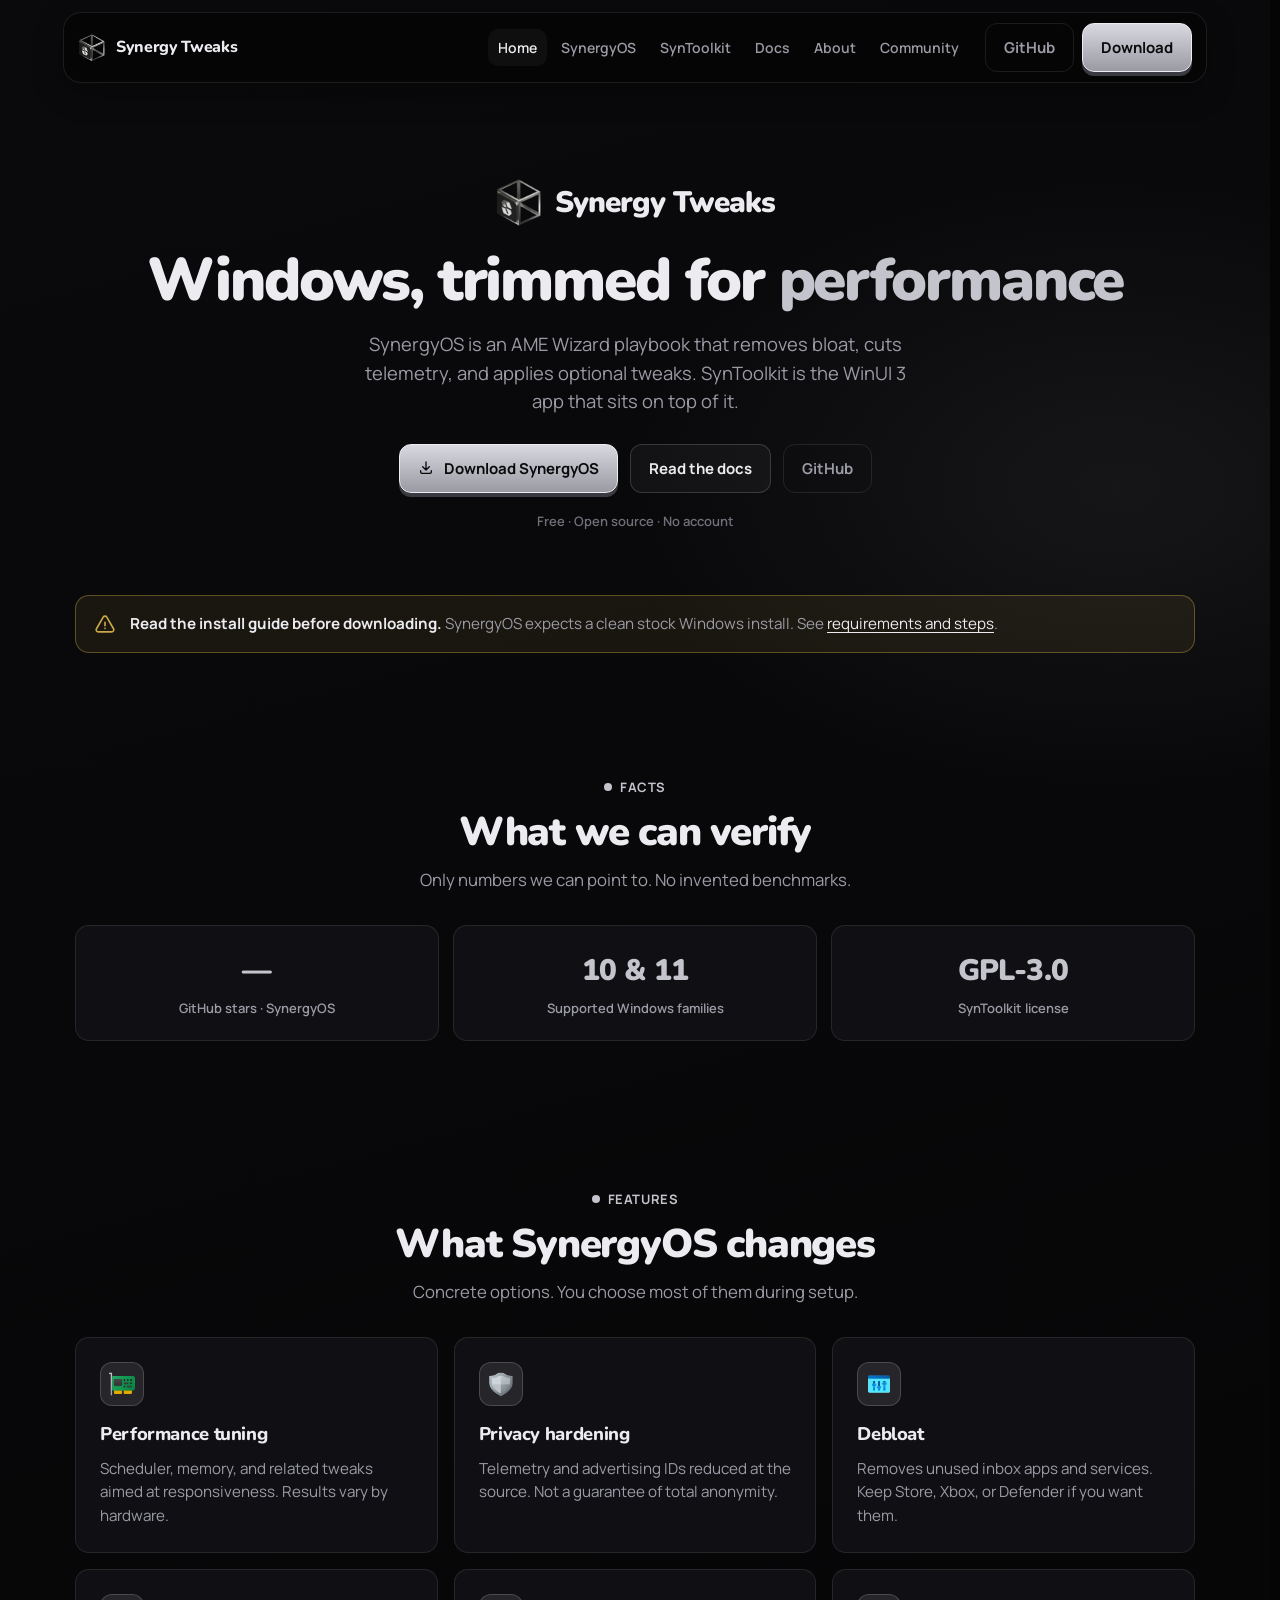
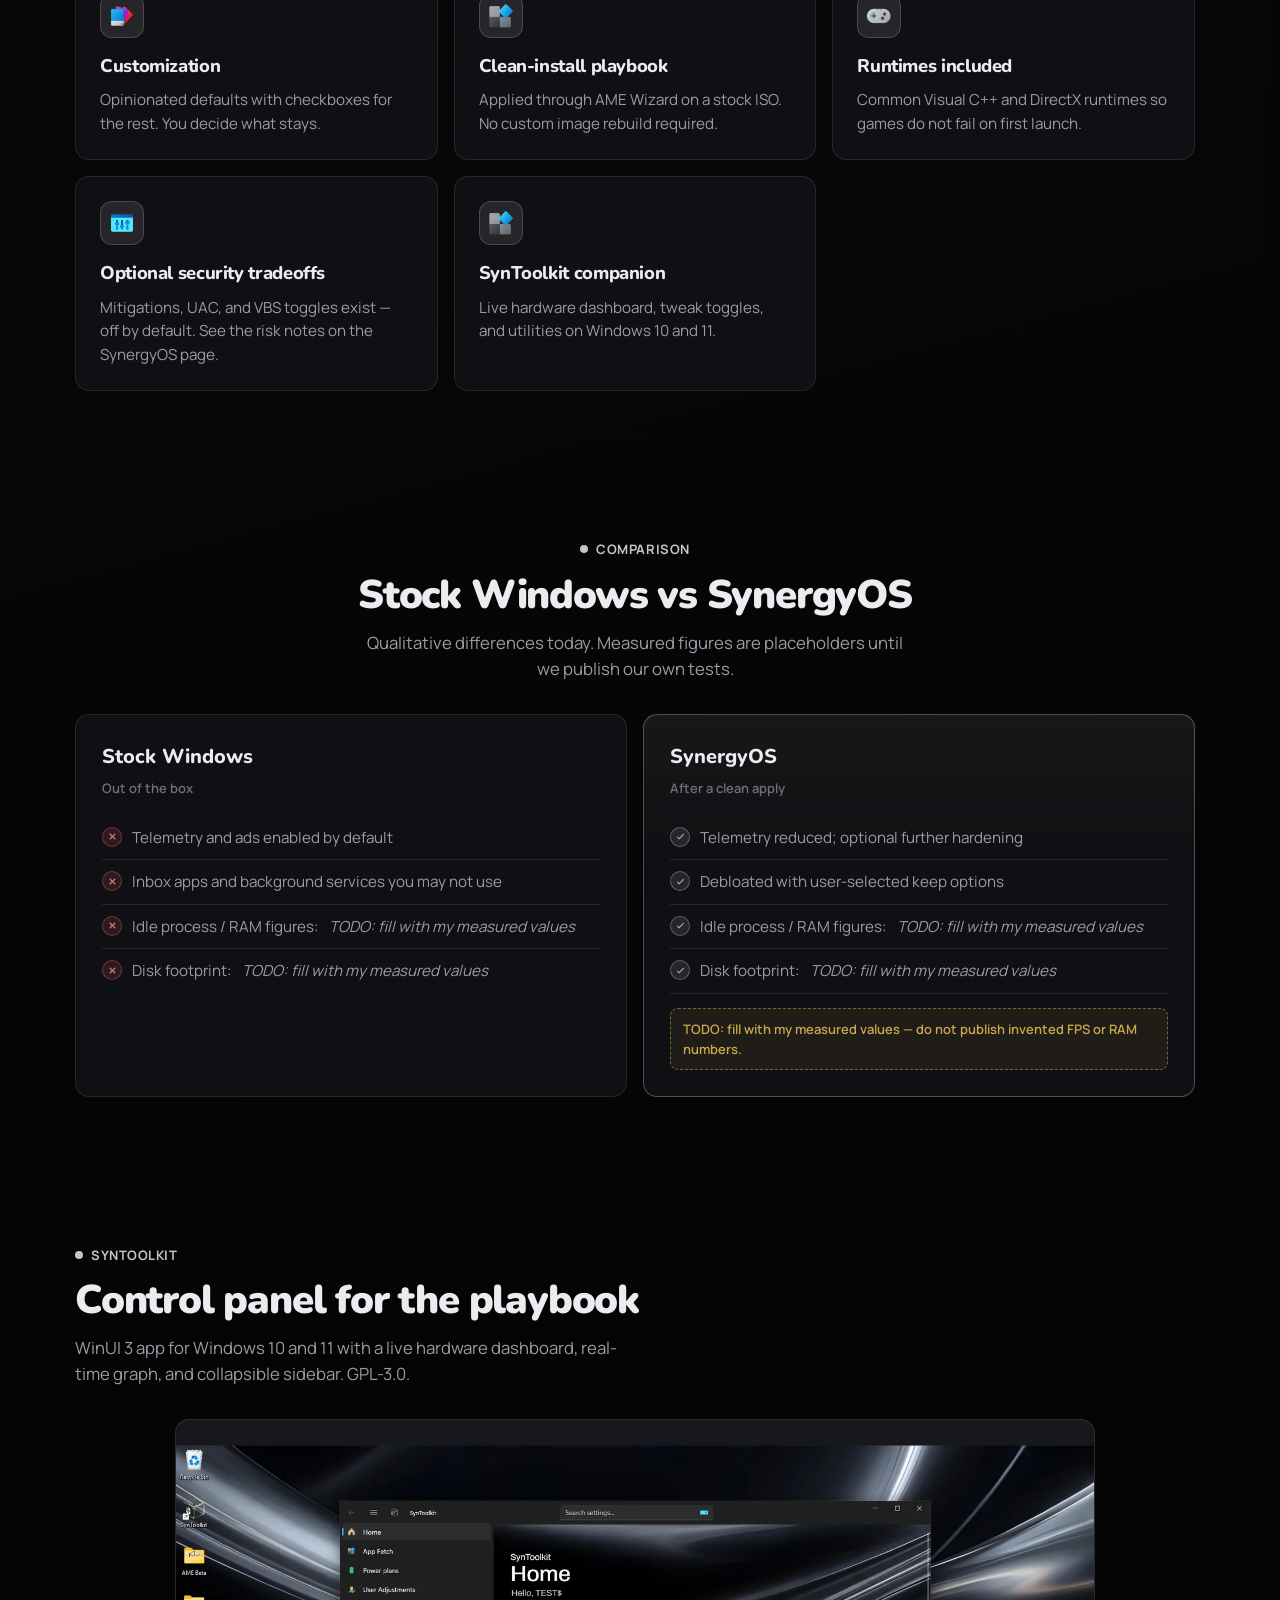
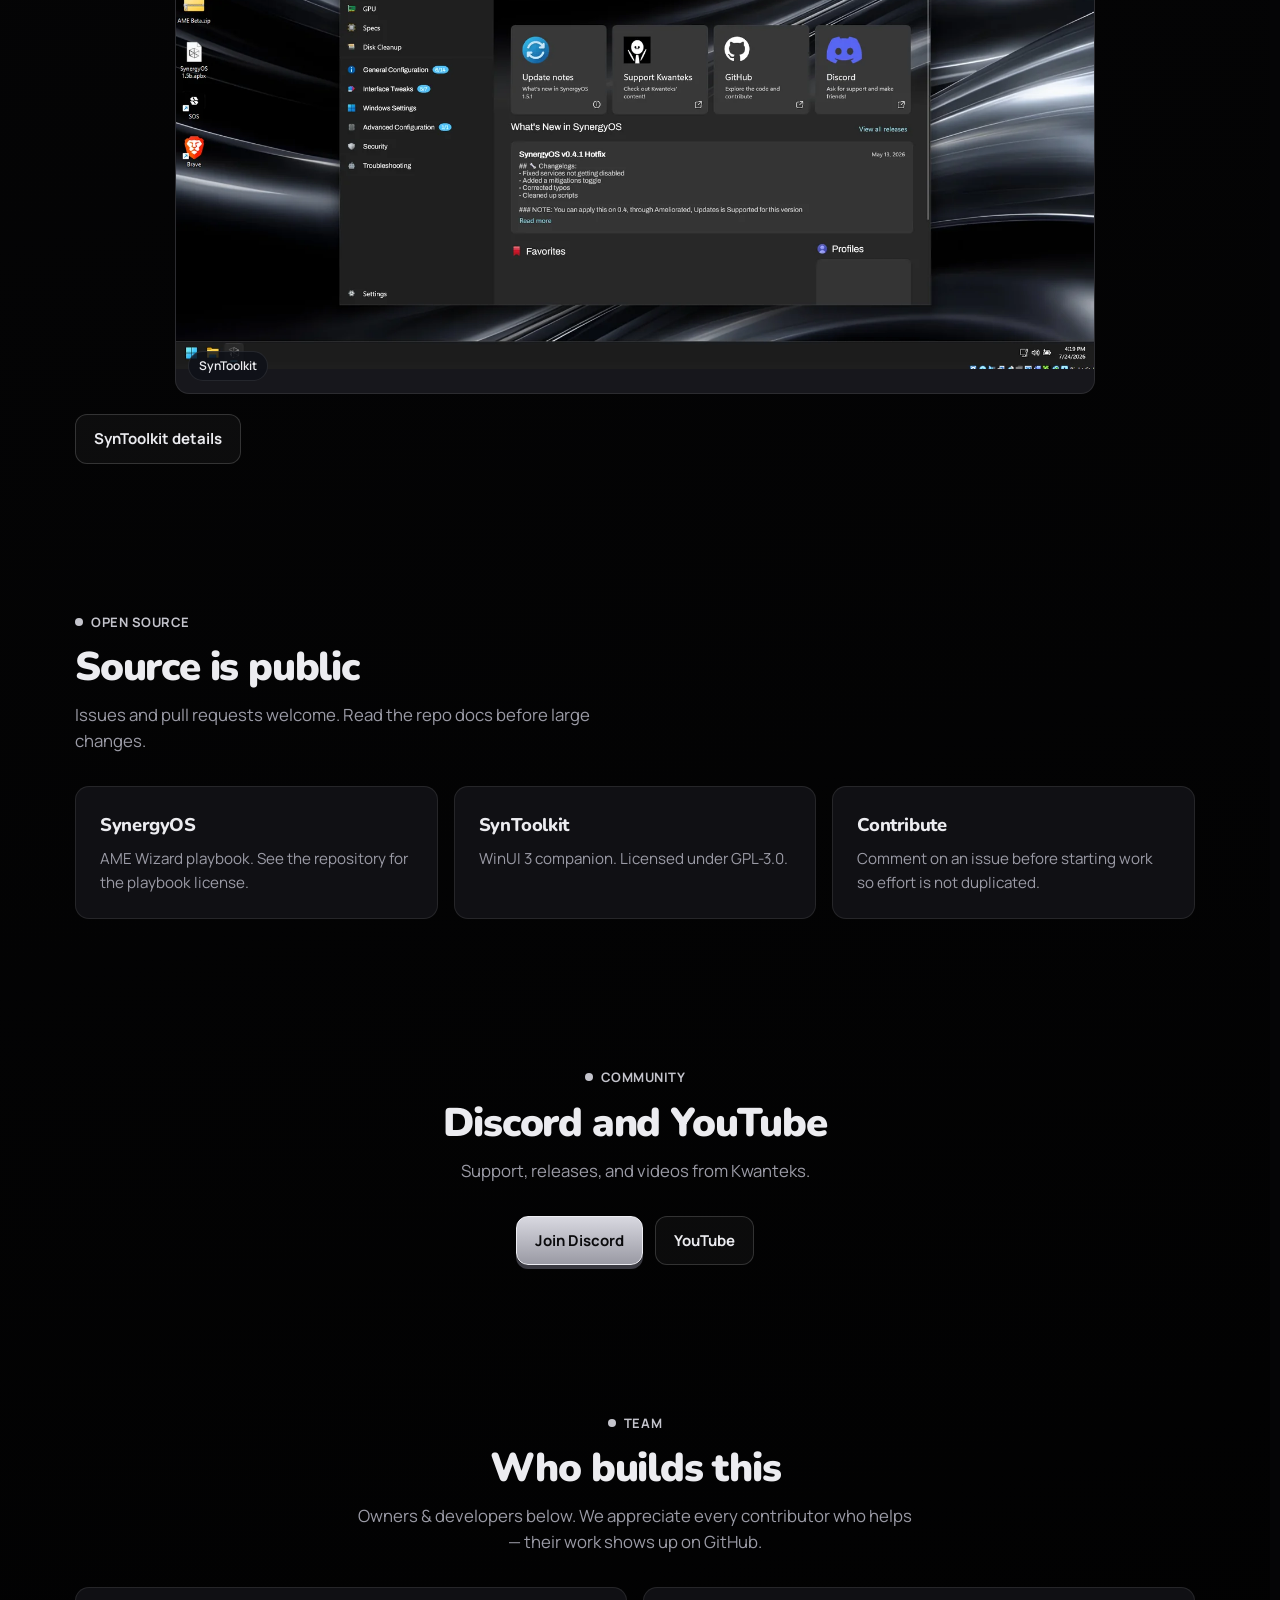
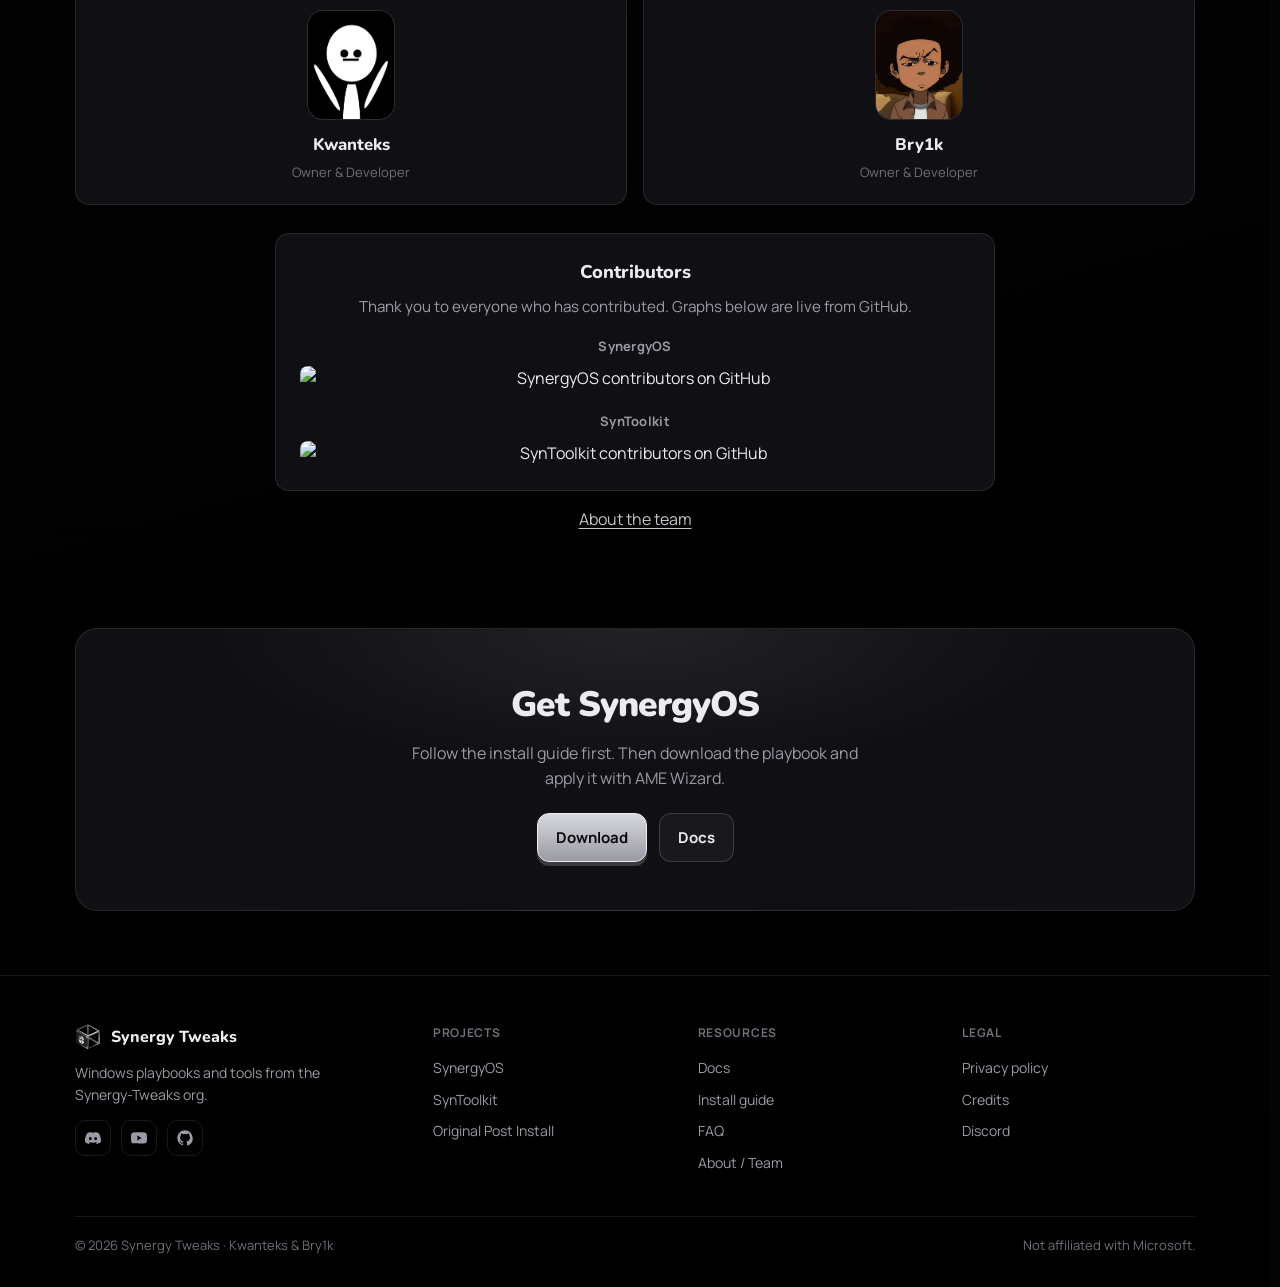
==== commit df176424: "Drop the duplicate Download link from the nav" ====
--- a/index.html
+++ b/index.html
@@ -43,7 +43,6 @@
       <a href="syntoolkit.html">SynToolkit</a>
       <a href="docs.html">Docs</a>
       <a href="about.html">About</a>
-      <a href="synergyos.html#download">Download</a>
       <a href="#community">Community</a>
     </div>
     <div class="nav-ext">
@@ -58,7 +57,6 @@
         <a href="syntoolkit.html">SynToolkit</a>
         <a href="docs.html">Docs</a>
         <a href="about.html">About</a>
-        <a href="synergyos.html#download">Download</a>
         <a href="#community">Community</a>
         <a href="https://github.com/Synergy-Tweaks" data-link="org" target="_blank" rel="noopener noreferrer">GitHub</a>
       </div>
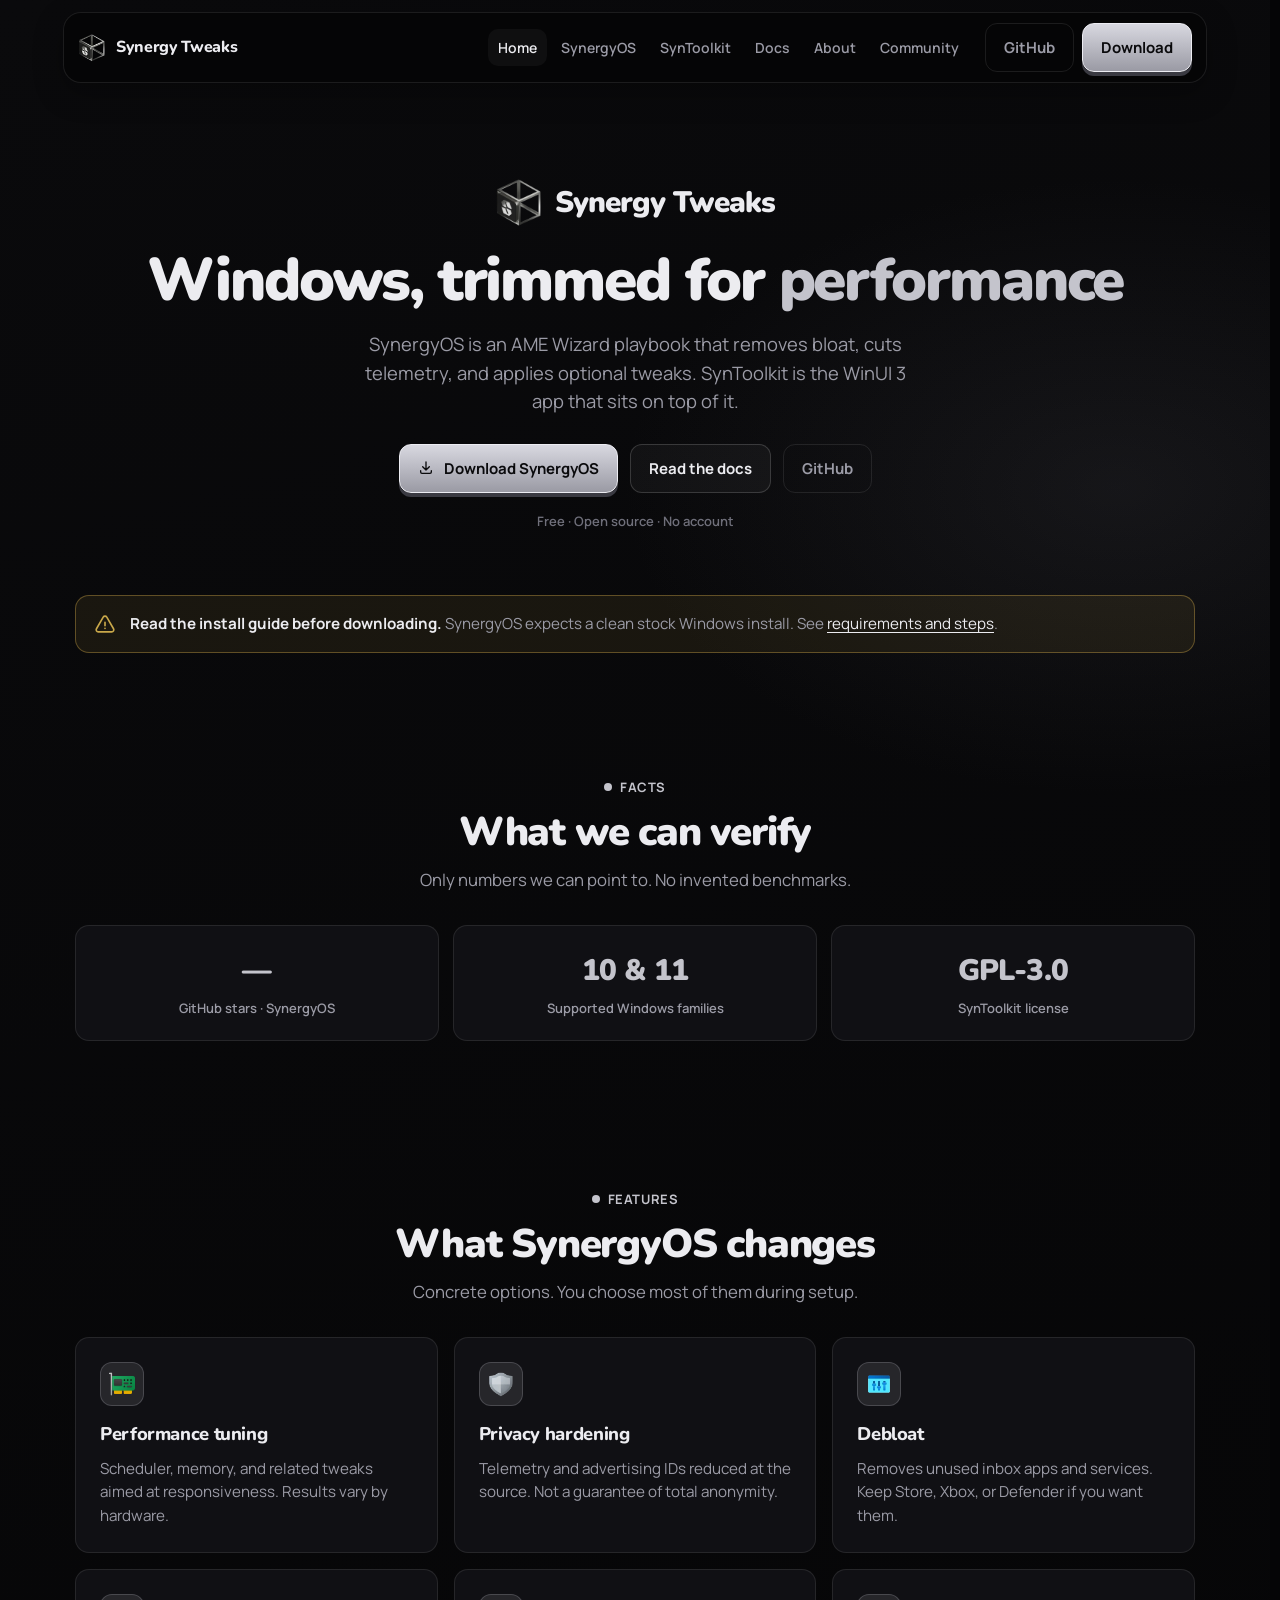
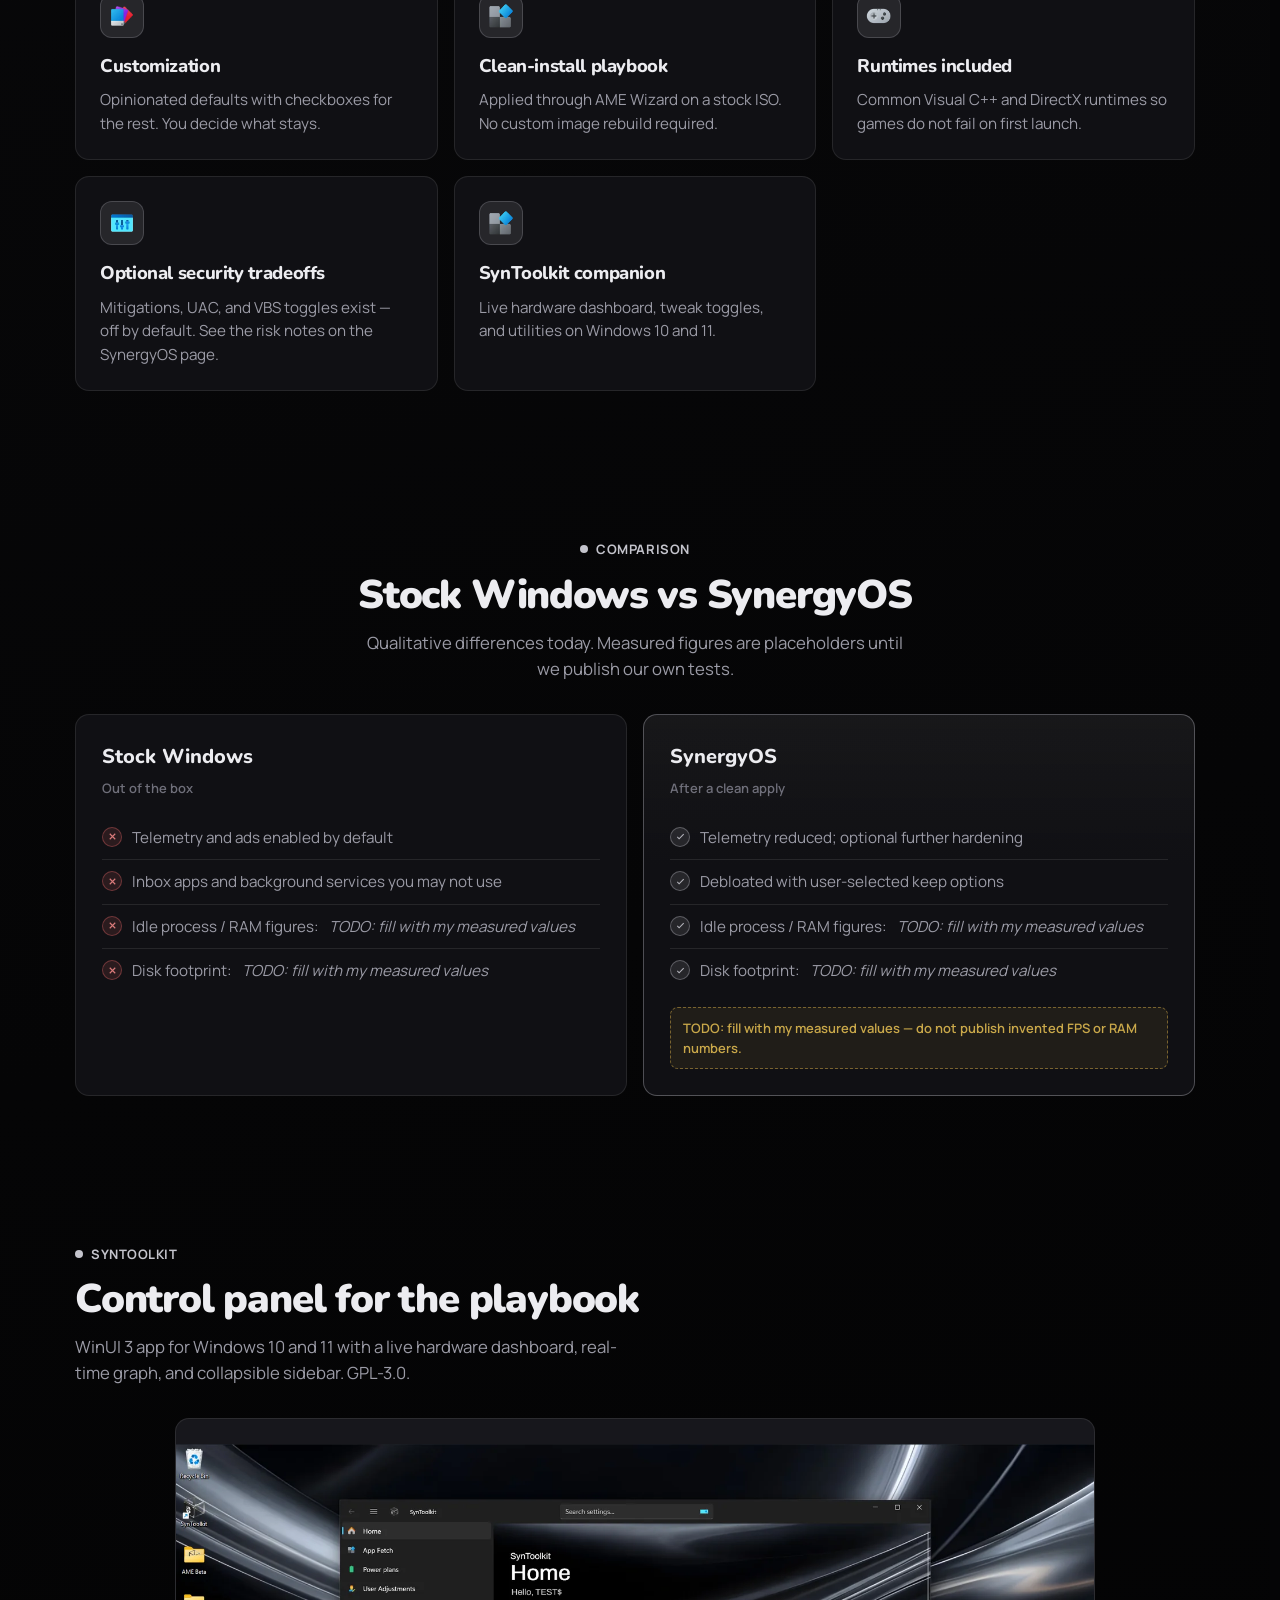
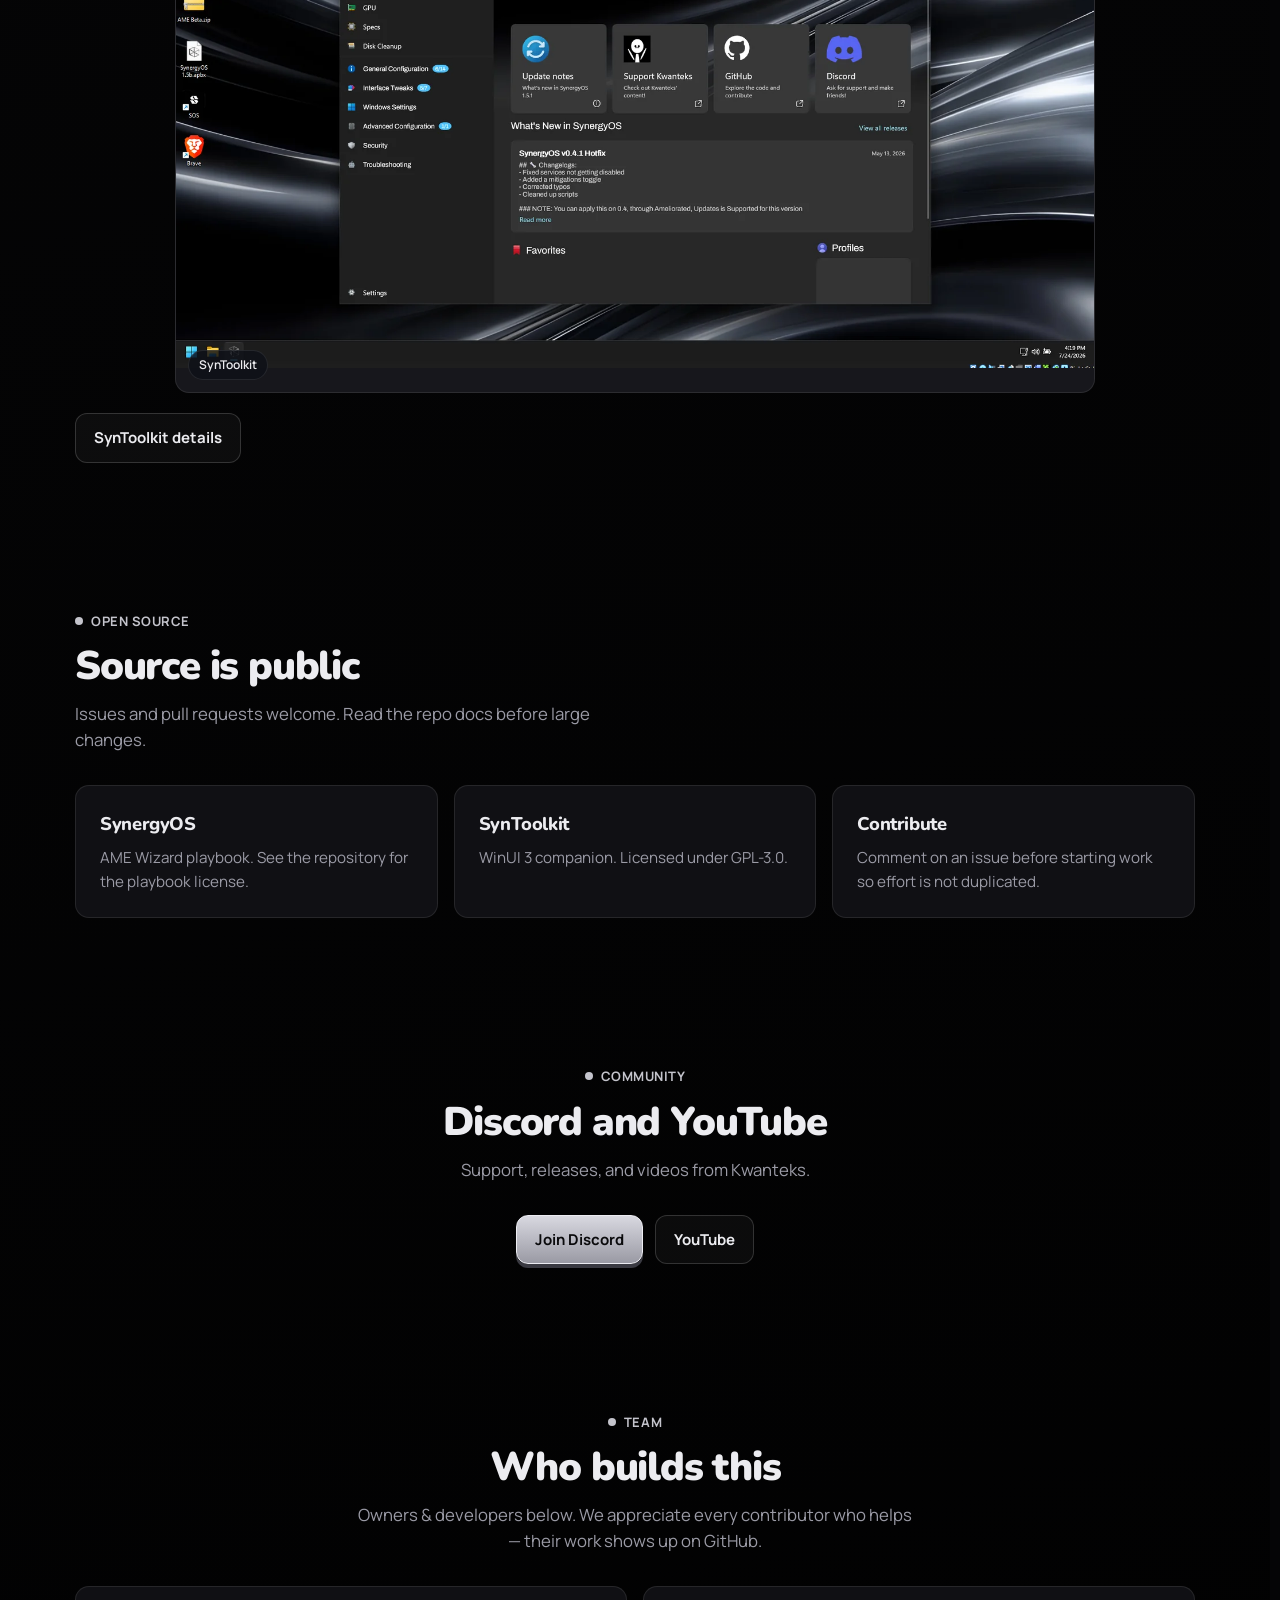
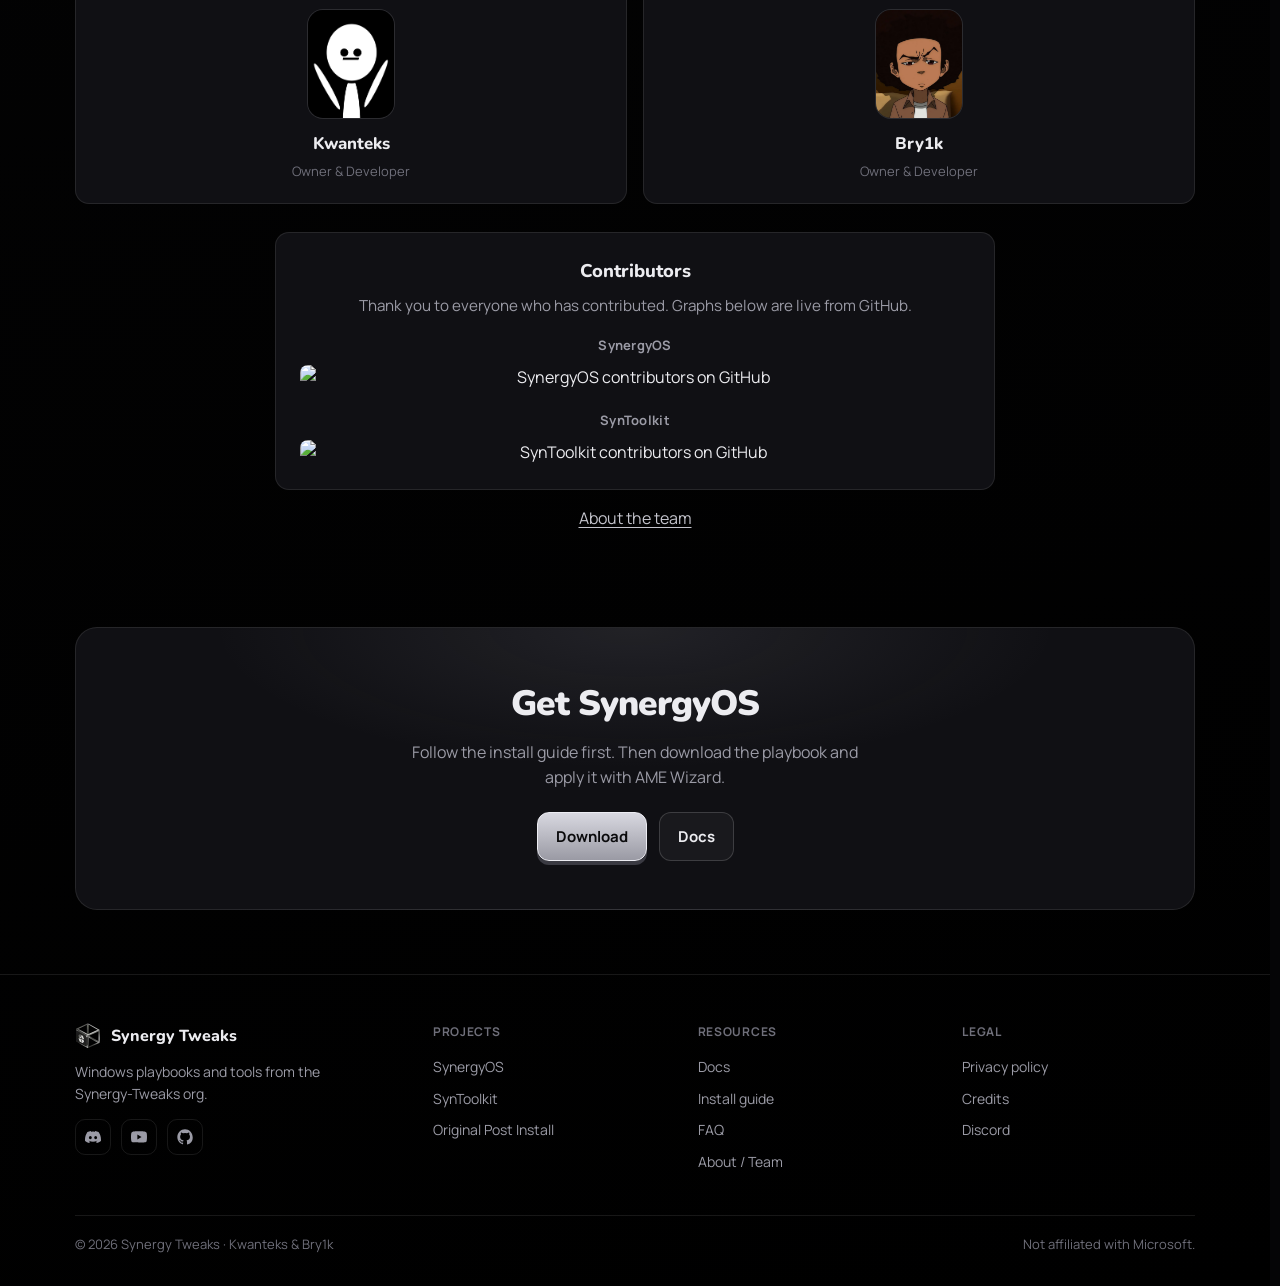
==== commit b142c511: "Automate release data with a snapshot fallback - resolve asset names from the API instead of guessin" ====
--- a/index.html
+++ b/index.html
@@ -25,7 +25,7 @@
 <link rel="apple-touch-icon" href="images/logo.webp">
 <link rel="preload" href="fonts/nunito-latin.woff2" as="font" type="font/woff2" crossorigin>
 <link rel="preload" href="fonts/manrope-400.woff2" as="font" type="font/woff2" crossorigin>
-<link rel="stylesheet" href="styles.css?v=20">
+<link rel="stylesheet" href="styles.css?v=21">
 <script src="js/config.js"></script>
 </head>
 <body>
@@ -73,14 +73,14 @@
     <h1>Windows, trimmed for <em>performance</em></h1>
     <p class="hero-sub">SynergyOS is an AME Wizard playbook that removes bloat, cuts telemetry, and applies optional tweaks. SynToolkit is the WinUI 3 app that sits on top of it.</p>
     <div class="hero-actions">
-      <a class="btn btn-primary" href="https://github.com/Synergy-Tweaks/SynergyOS/releases/latest/download/SynergyOS.apbx" data-repo="SynergyOS" data-ext=".apbx">
+      <a class="btn btn-primary" href="https://github.com/Synergy-Tweaks/SynergyOS/releases/latest" data-repo="SynergyOS" data-ext=".apbx">
         <svg fill="none" stroke="currentColor" viewBox="0 0 24 24" aria-hidden="true"><path stroke-linecap="round" stroke-linejoin="round" stroke-width="2" d="M4 16v2a2 2 0 002 2h12a2 2 0 002-2v-2M7 10l5 5 5-5M12 15V3"/></svg>
         Download SynergyOS
       </a>
       <a class="btn btn-secondary" href="docs.html">Read the docs</a>
       <a class="btn btn-ghost" href="https://github.com/Synergy-Tweaks" data-link="org" target="_blank" rel="noopener noreferrer">GitHub</a>
     </div>
-    <p class="hero-meta">Free · Open source · No account</p>
+    <p class="hero-meta">Free · Open source · No account<span class="hero-downloads"> · <span data-release="SynergyOS" data-field="downloads">0</span> downloads</span></p>
   </section>
 
   <div class="wrap" style="margin-bottom:48px">
@@ -187,8 +187,8 @@
           <li><span class="mark good" aria-hidden="true"><svg viewBox="0 0 24 24" fill="none" stroke="currentColor"><path d="M5 13l4 4L19 7"/></svg></span> Debloated with user-selected keep options</li>
           <li><span class="mark good" aria-hidden="true"><svg viewBox="0 0 24 24" fill="none" stroke="currentColor"><path d="M5 13l4 4L19 7"/></svg></span> Idle process / RAM figures: <em>TODO: fill with my measured values</em></li>
           <li><span class="mark good" aria-hidden="true"><svg viewBox="0 0 24 24" fill="none" stroke="currentColor"><path d="M5 13l4 4L19 7"/></svg></span> Disk footprint: <em>TODO: fill with my measured values</em></li>
+        </ul>
         <p class="todo-note">TODO: fill with my measured values — do not publish invented FPS or RAM numbers.</p>
-        </ul>
       </div>
     </div>
   </section>
@@ -305,20 +305,20 @@
         </div>
       </div>
       <div class="footer-col">
-        <h4>Projects</h4>
+        <h3>Projects</h3>
         <a href="synergyos.html">SynergyOS</a>
         <a href="syntoolkit.html">SynToolkit</a>
         <a href="https://github.com/Synergy-Tweaks/Original-Post-Install" data-link="opi" target="_blank" rel="noopener noreferrer">Original Post Install</a>
       </div>
       <div class="footer-col">
-        <h4>Resources</h4>
+        <h3>Resources</h3>
         <a href="docs.html">Docs</a>
         <a href="synergyos.html#install">Install guide</a>
         <a href="synergyos.html#faq">FAQ</a>
         <a href="about.html">About / Team</a>
       </div>
       <div class="footer-col">
-        <h4>Legal</h4>
+        <h3>Legal</h3>
         <a href="privacy.html">Privacy policy</a>
         <a href="credits.html">Credits</a>
         <a href="https://dsc.gg/kwanteks" data-link="discord" target="_blank" rel="noopener noreferrer">Discord</a>
@@ -331,6 +331,6 @@
   </div>
 </footer>
 
-<script src="js/main.js?v=14" defer></script>
+<script src="js/main.js?v=16" defer></script>
 </body>
 </html>
--- a/styles.css
+++ b/styles.css
@@ -835,7 +835,7 @@
 }
 .footer-socials a:hover { color: var(--text); border-color: var(--line-strong); }
 .footer-socials svg { width: 16px; height: 16px; }
-.footer-col h4 {
+.footer-col h3 {
   font-size: 12px;
   font-weight: 700;
   letter-spacing: 0.06em;
@@ -1070,3 +1070,7 @@
 }
 
 .shots.single { grid-template-columns: 1fr; max-width: 920px; margin: 0 auto; }
+
+/* Download count next to the hero actions; hidden until hydrated */
+.hero-downloads { display: none; }
+.hero-downloads.is-ready { display: inline; }
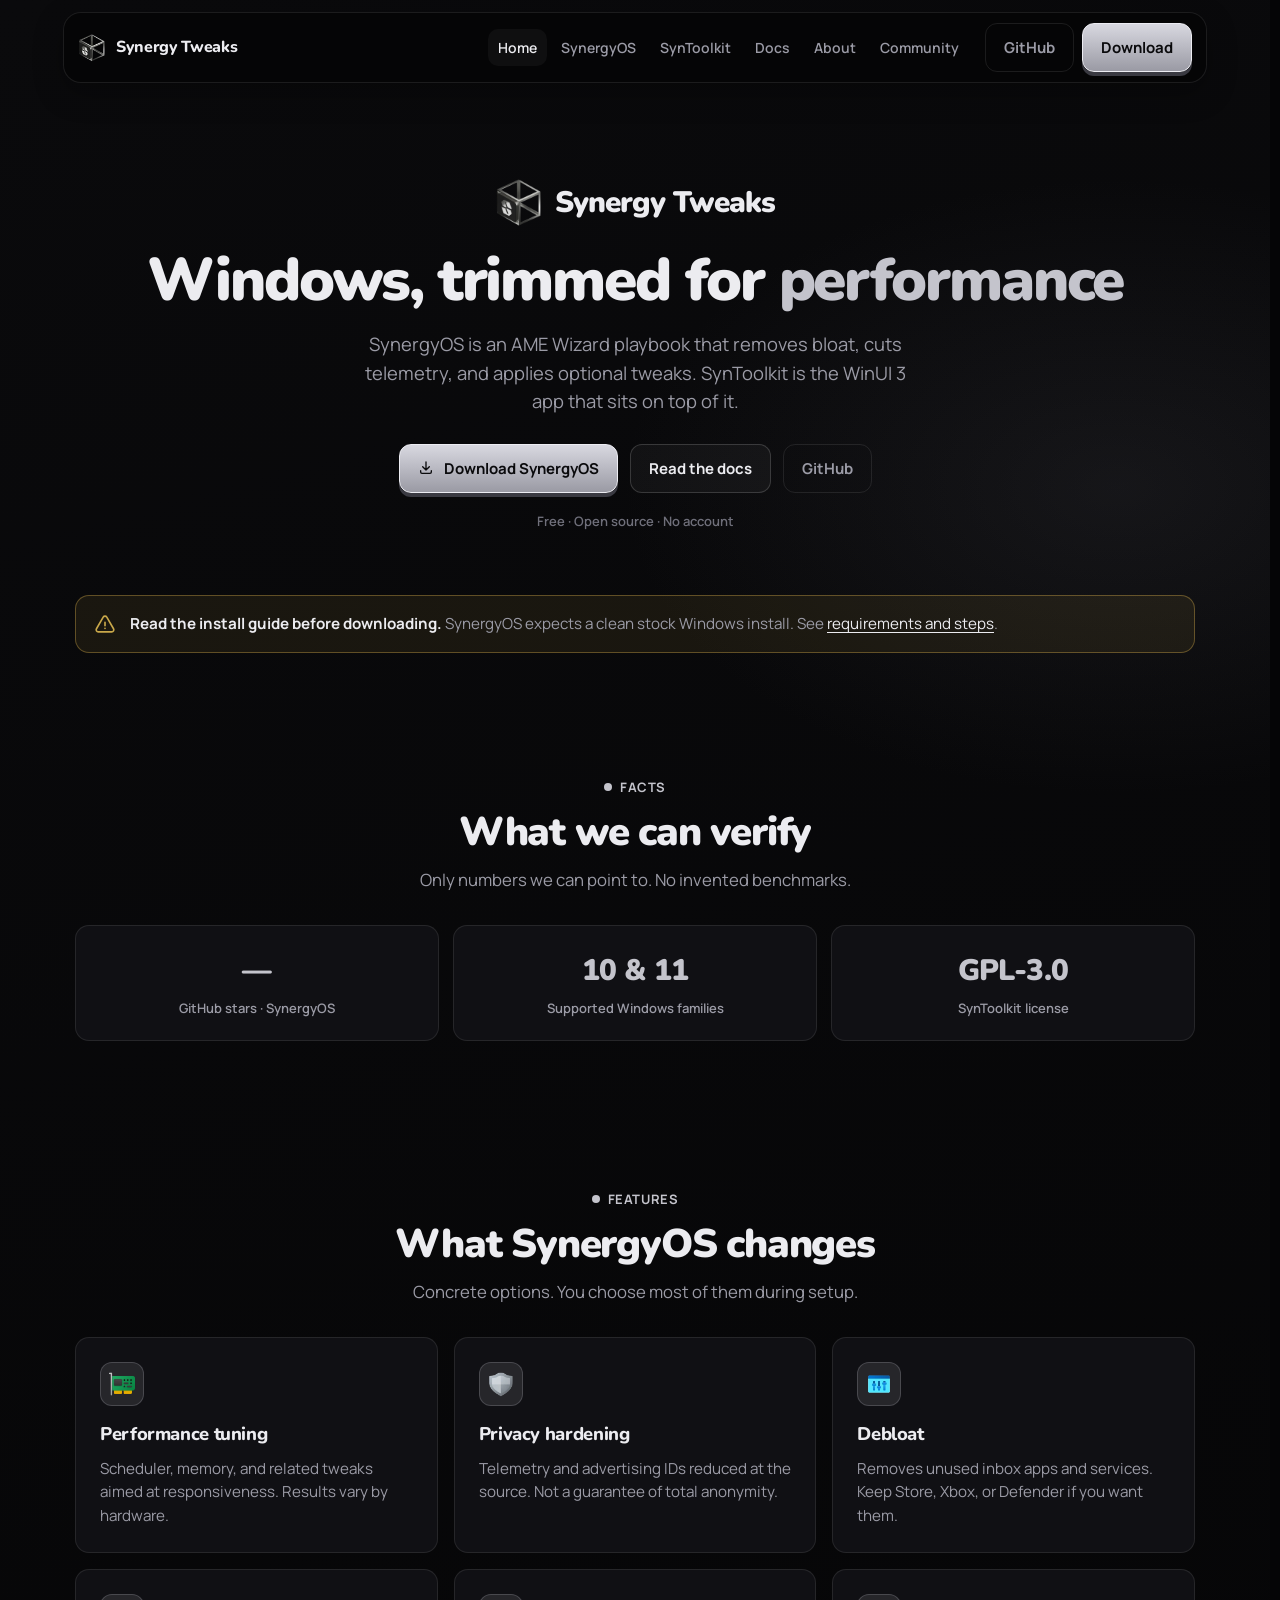
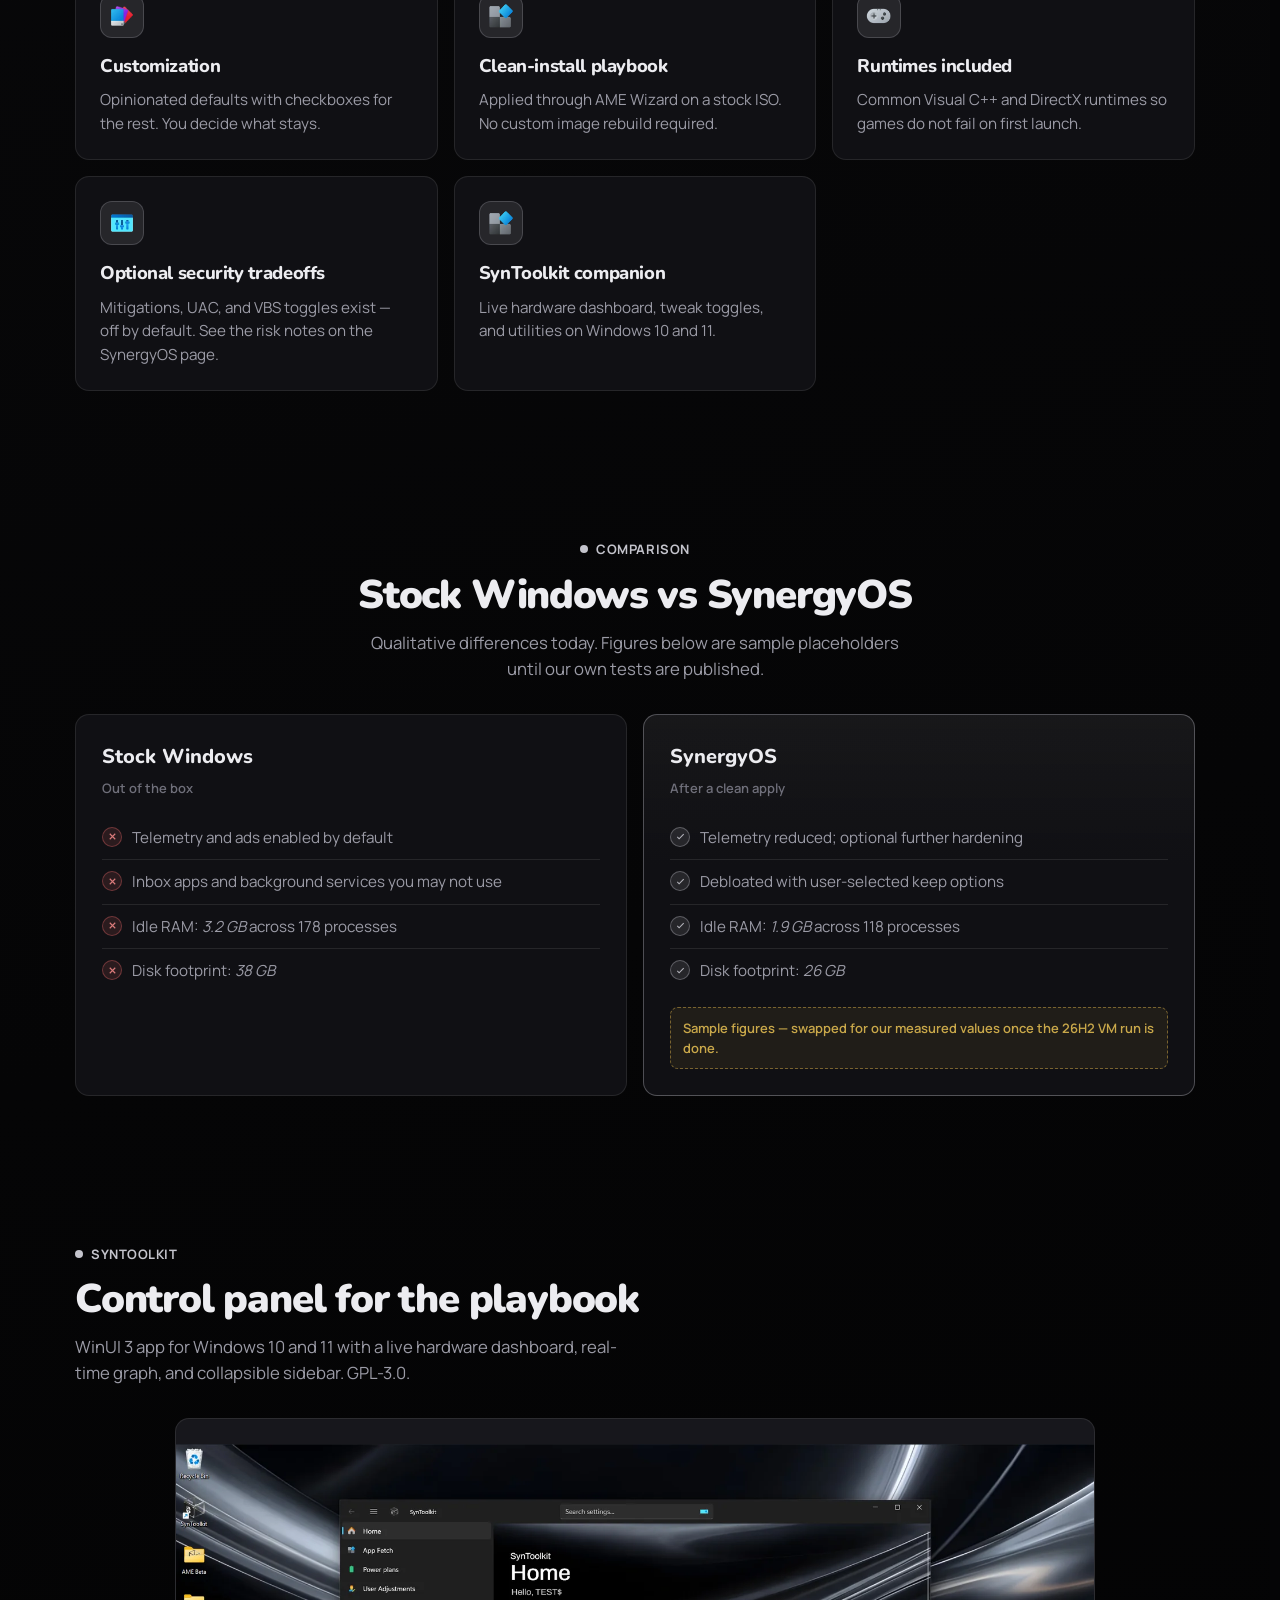
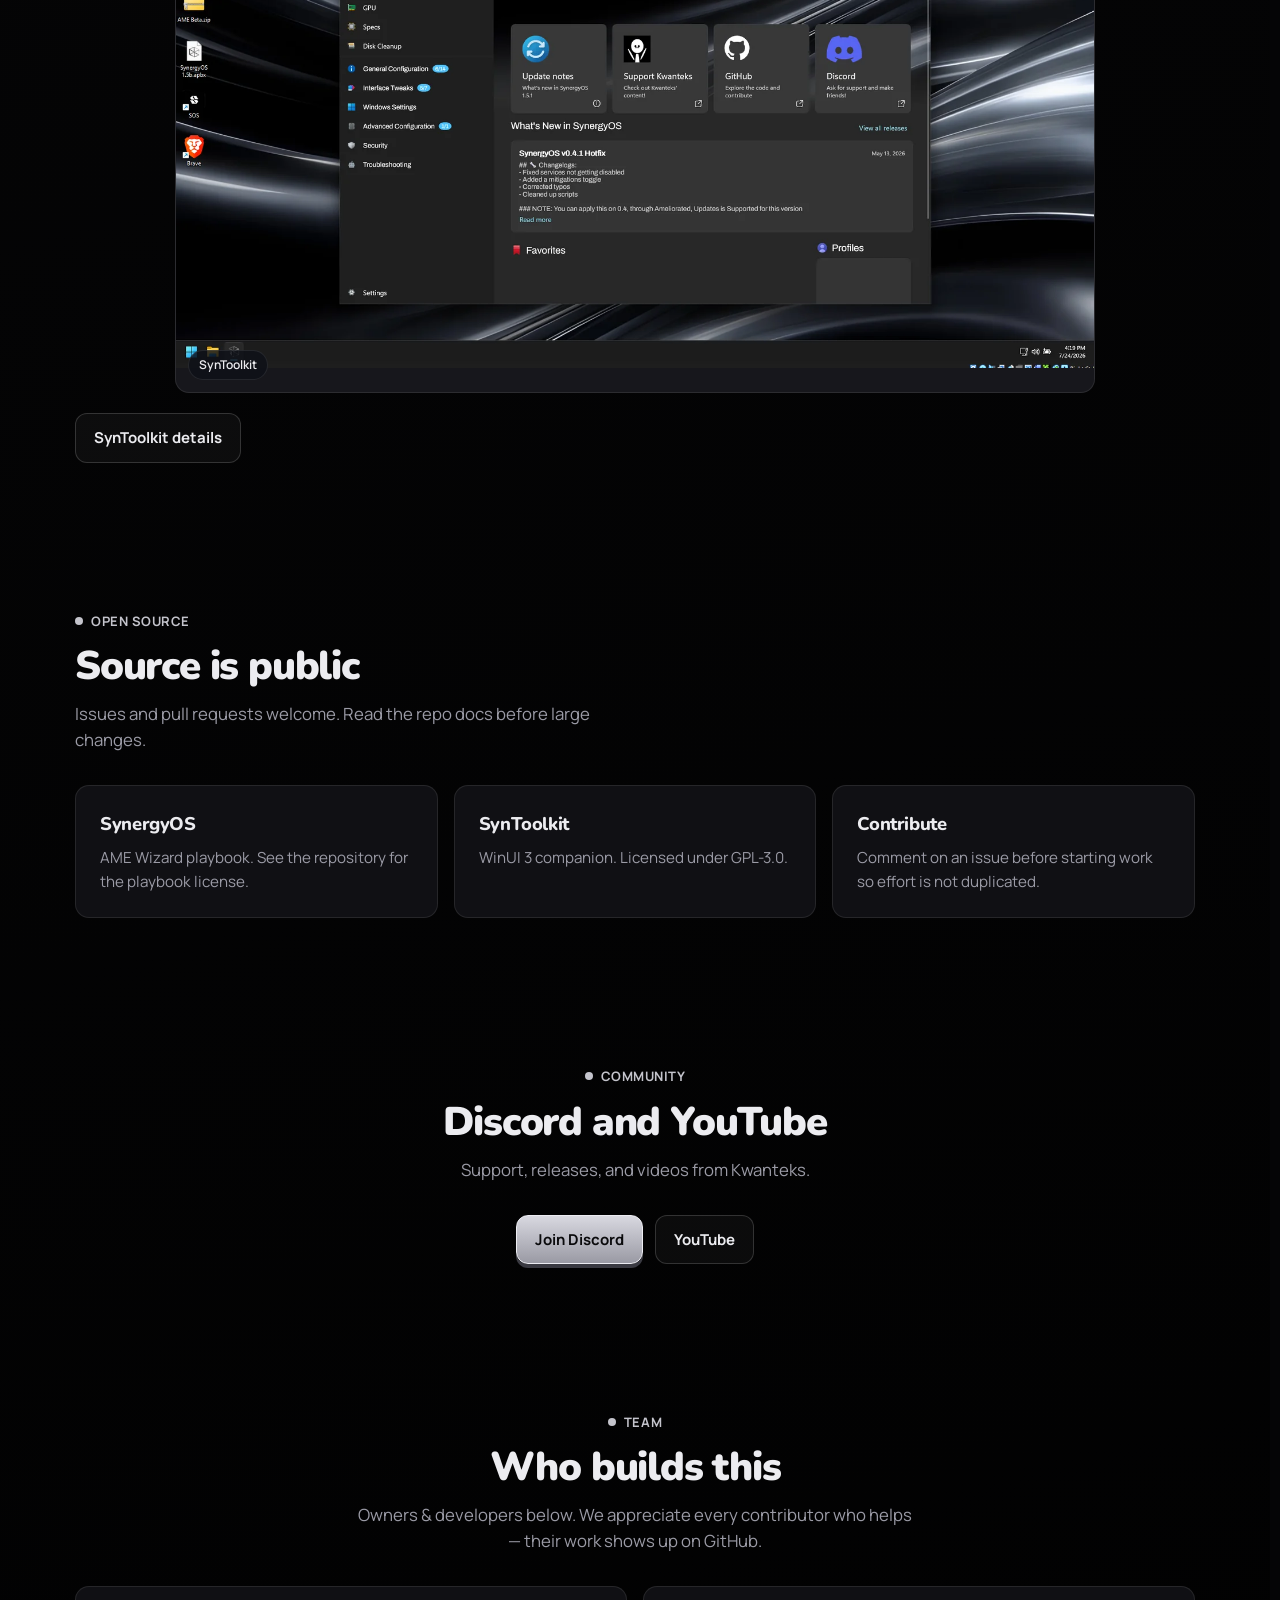
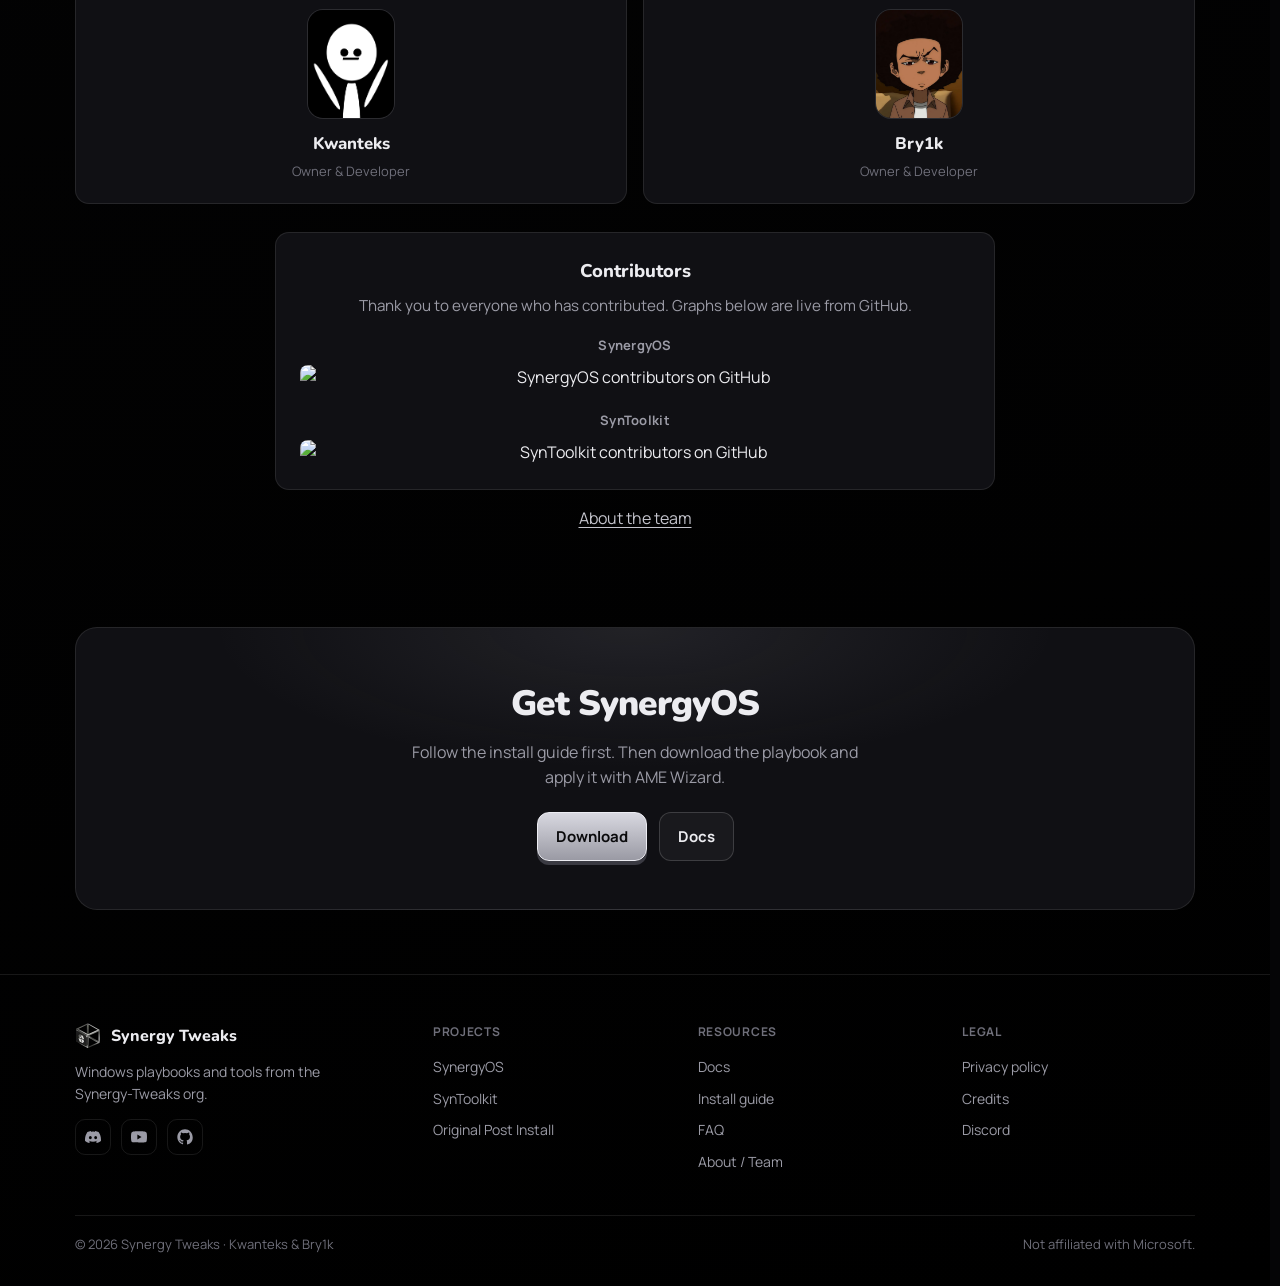
==== commit 2820ed84: "feat: show sample stock vs tweaked RAM and disk figures" ====
--- a/index.html
+++ b/index.html
@@ -166,8 +166,11 @@
     <div class="section-head center">
       <div class="eyebrow">Comparison</div>
       <h2 class="section-title" id="compare-title">Stock Windows vs SynergyOS</h2>
-      <p class="section-lede">Qualitative differences today. Measured figures are placeholders until we publish our own tests.</p>
-    </div>
+      <p class="section-lede">Qualitative differences today. Figures below are sample placeholders until our own tests are published.</p>
+    </div>
+    <!-- MOCK-DATA: sample numbers, not measured. Replace the four values below with
+         the 26H2 VM run, then delete this comment. Stock col: idle RAM, disk.
+         SynergyOS col: idle RAM, disk. Also update the lede and the todo-note. -->
     <div class="compare">
       <div class="compare-col">
         <h3>Stock Windows</h3>
@@ -175,8 +178,8 @@
         <ul class="compare-list">
           <li><span class="mark bad" aria-hidden="true"><svg viewBox="0 0 24 24" fill="none" stroke="currentColor"><path d="M6 6l12 12M6 18L18 6"/></svg></span> Telemetry and ads enabled by default</li>
           <li><span class="mark bad" aria-hidden="true"><svg viewBox="0 0 24 24" fill="none" stroke="currentColor"><path d="M6 6l12 12M6 18L18 6"/></svg></span> Inbox apps and background services you may not use</li>
-          <li><span class="mark bad" aria-hidden="true"><svg viewBox="0 0 24 24" fill="none" stroke="currentColor"><path d="M6 6l12 12M6 18L18 6"/></svg></span> Idle process / RAM figures: <em>TODO: fill with my measured values</em></li>
-          <li><span class="mark bad" aria-hidden="true"><svg viewBox="0 0 24 24" fill="none" stroke="currentColor"><path d="M6 6l12 12M6 18L18 6"/></svg></span> Disk footprint: <em>TODO: fill with my measured values</em></li>
+          <li><span class="mark bad" aria-hidden="true"><svg viewBox="0 0 24 24" fill="none" stroke="currentColor"><path d="M6 6l12 12M6 18L18 6"/></svg></span> <span>Idle RAM: <em>3.2 GB</em> across 178 processes</span></li>
+          <li><span class="mark bad" aria-hidden="true"><svg viewBox="0 0 24 24" fill="none" stroke="currentColor"><path d="M6 6l12 12M6 18L18 6"/></svg></span> <span>Disk footprint: <em>38 GB</em></span></li>
         </ul>
       </div>
       <div class="compare-col synergy">
@@ -185,10 +188,10 @@
         <ul class="compare-list">
           <li><span class="mark good" aria-hidden="true"><svg viewBox="0 0 24 24" fill="none" stroke="currentColor"><path d="M5 13l4 4L19 7"/></svg></span> Telemetry reduced; optional further hardening</li>
           <li><span class="mark good" aria-hidden="true"><svg viewBox="0 0 24 24" fill="none" stroke="currentColor"><path d="M5 13l4 4L19 7"/></svg></span> Debloated with user-selected keep options</li>
-          <li><span class="mark good" aria-hidden="true"><svg viewBox="0 0 24 24" fill="none" stroke="currentColor"><path d="M5 13l4 4L19 7"/></svg></span> Idle process / RAM figures: <em>TODO: fill with my measured values</em></li>
-          <li><span class="mark good" aria-hidden="true"><svg viewBox="0 0 24 24" fill="none" stroke="currentColor"><path d="M5 13l4 4L19 7"/></svg></span> Disk footprint: <em>TODO: fill with my measured values</em></li>
+          <li><span class="mark good" aria-hidden="true"><svg viewBox="0 0 24 24" fill="none" stroke="currentColor"><path d="M5 13l4 4L19 7"/></svg></span> <span>Idle RAM: <em>1.9 GB</em> across 118 processes</span></li>
+          <li><span class="mark good" aria-hidden="true"><svg viewBox="0 0 24 24" fill="none" stroke="currentColor"><path d="M5 13l4 4L19 7"/></svg></span> <span>Disk footprint: <em>26 GB</em></span></li>
         </ul>
-        <p class="todo-note">TODO: fill with my measured values — do not publish invented FPS or RAM numbers.</p>
+        <p class="todo-note">Sample figures — swapped for our measured values once the 26H2 VM run is done.</p>
       </div>
     </div>
   </section>
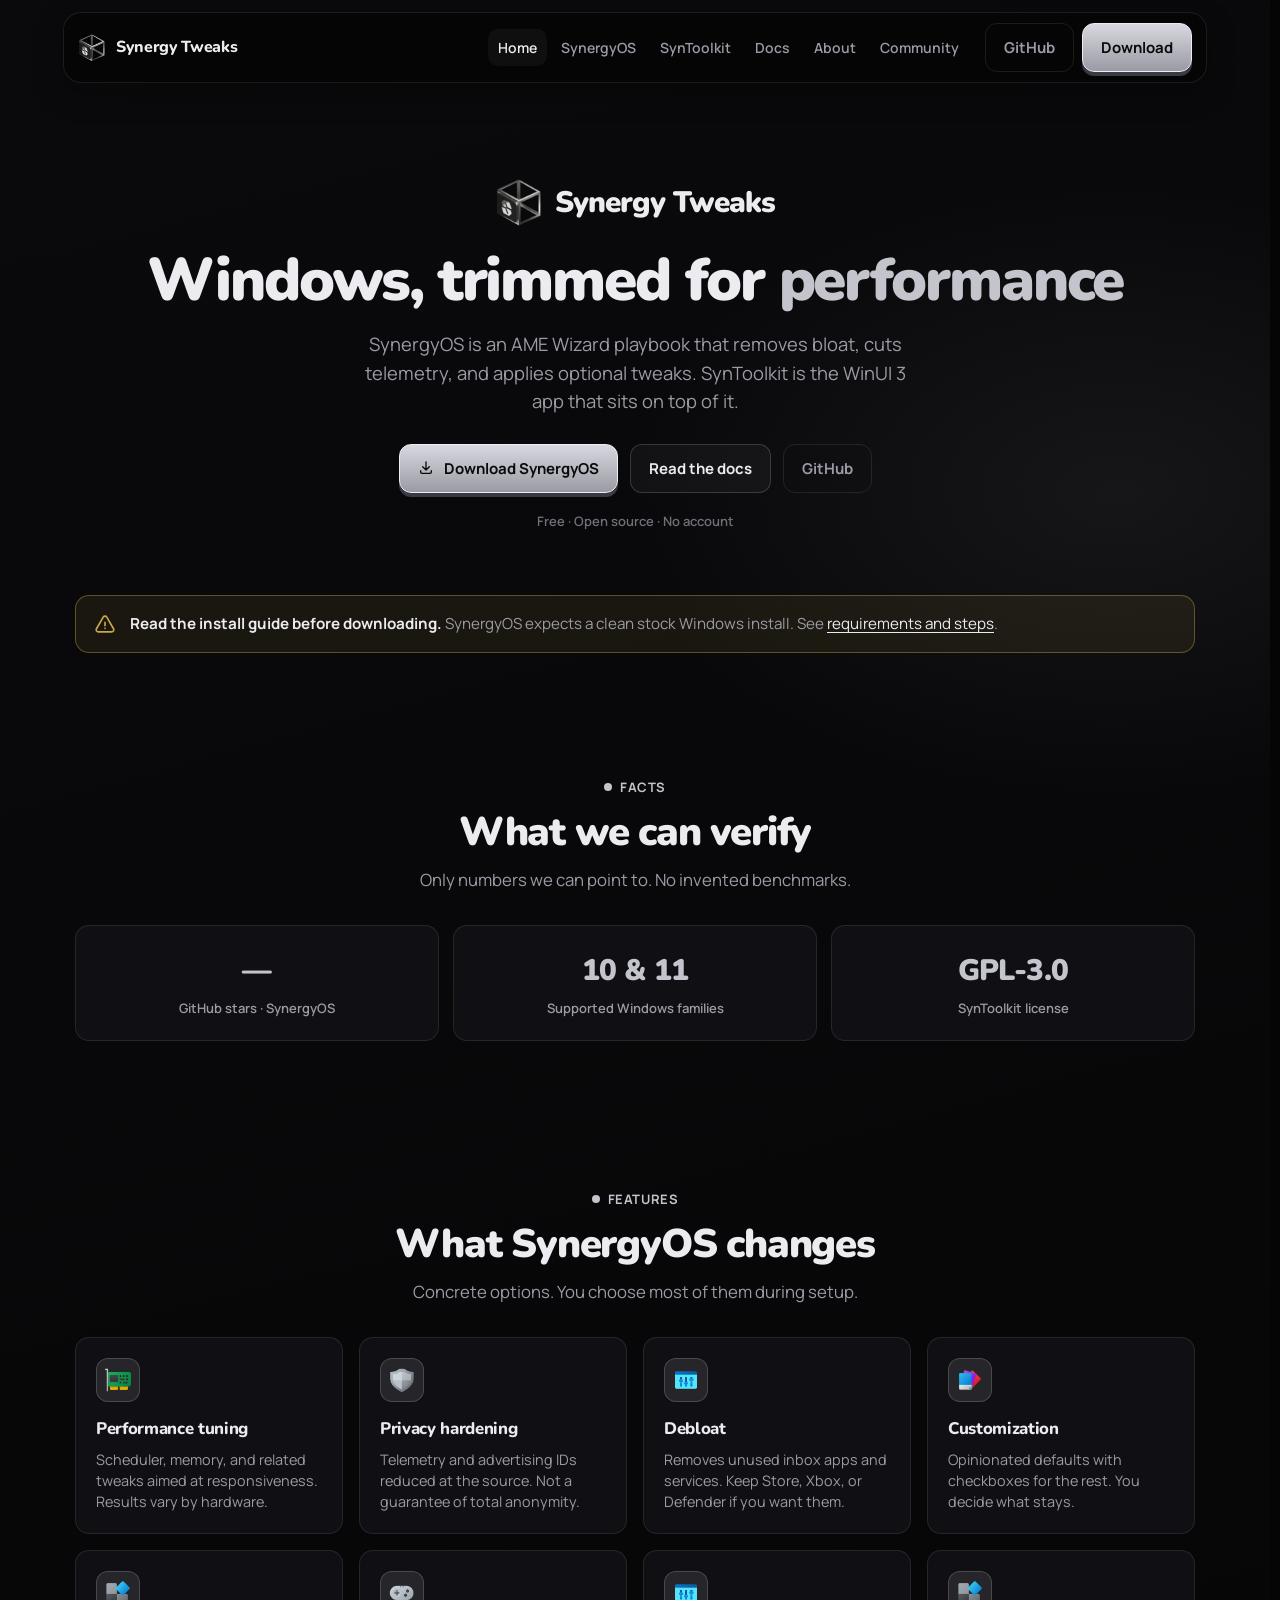
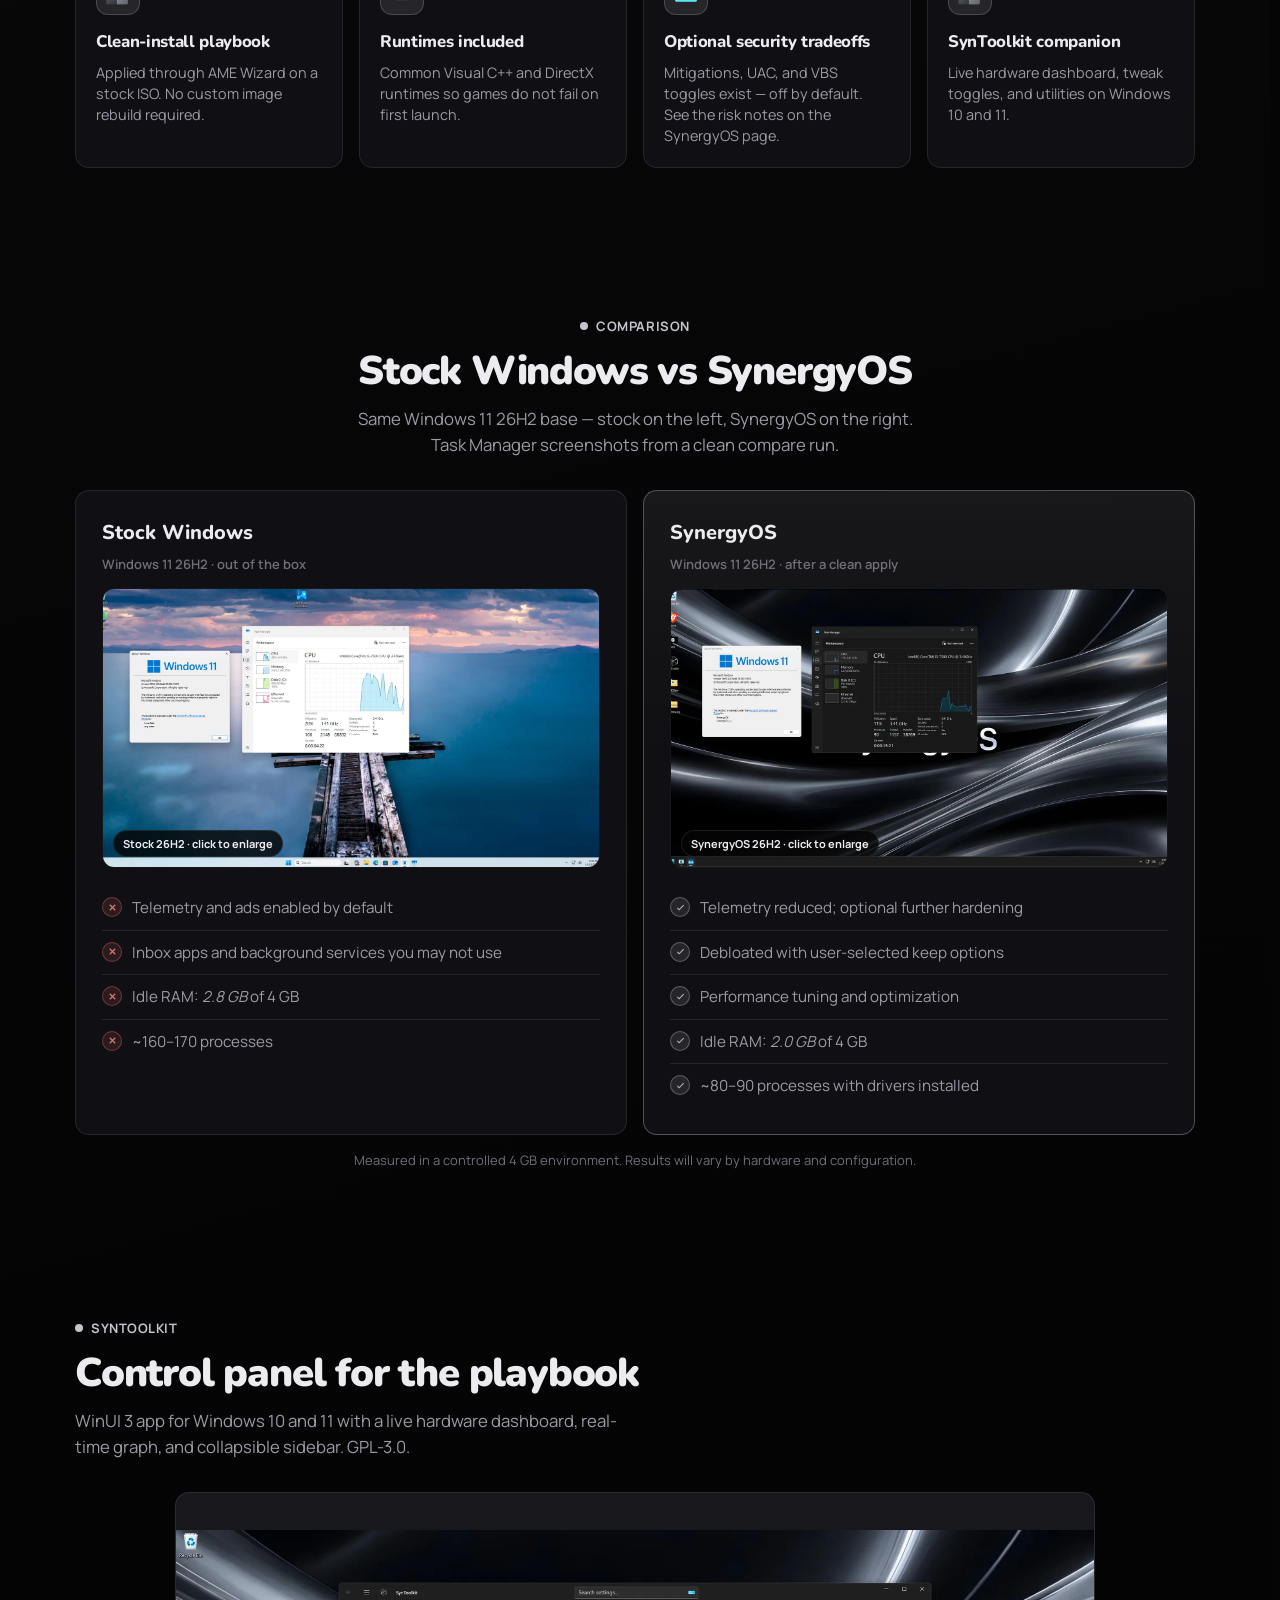
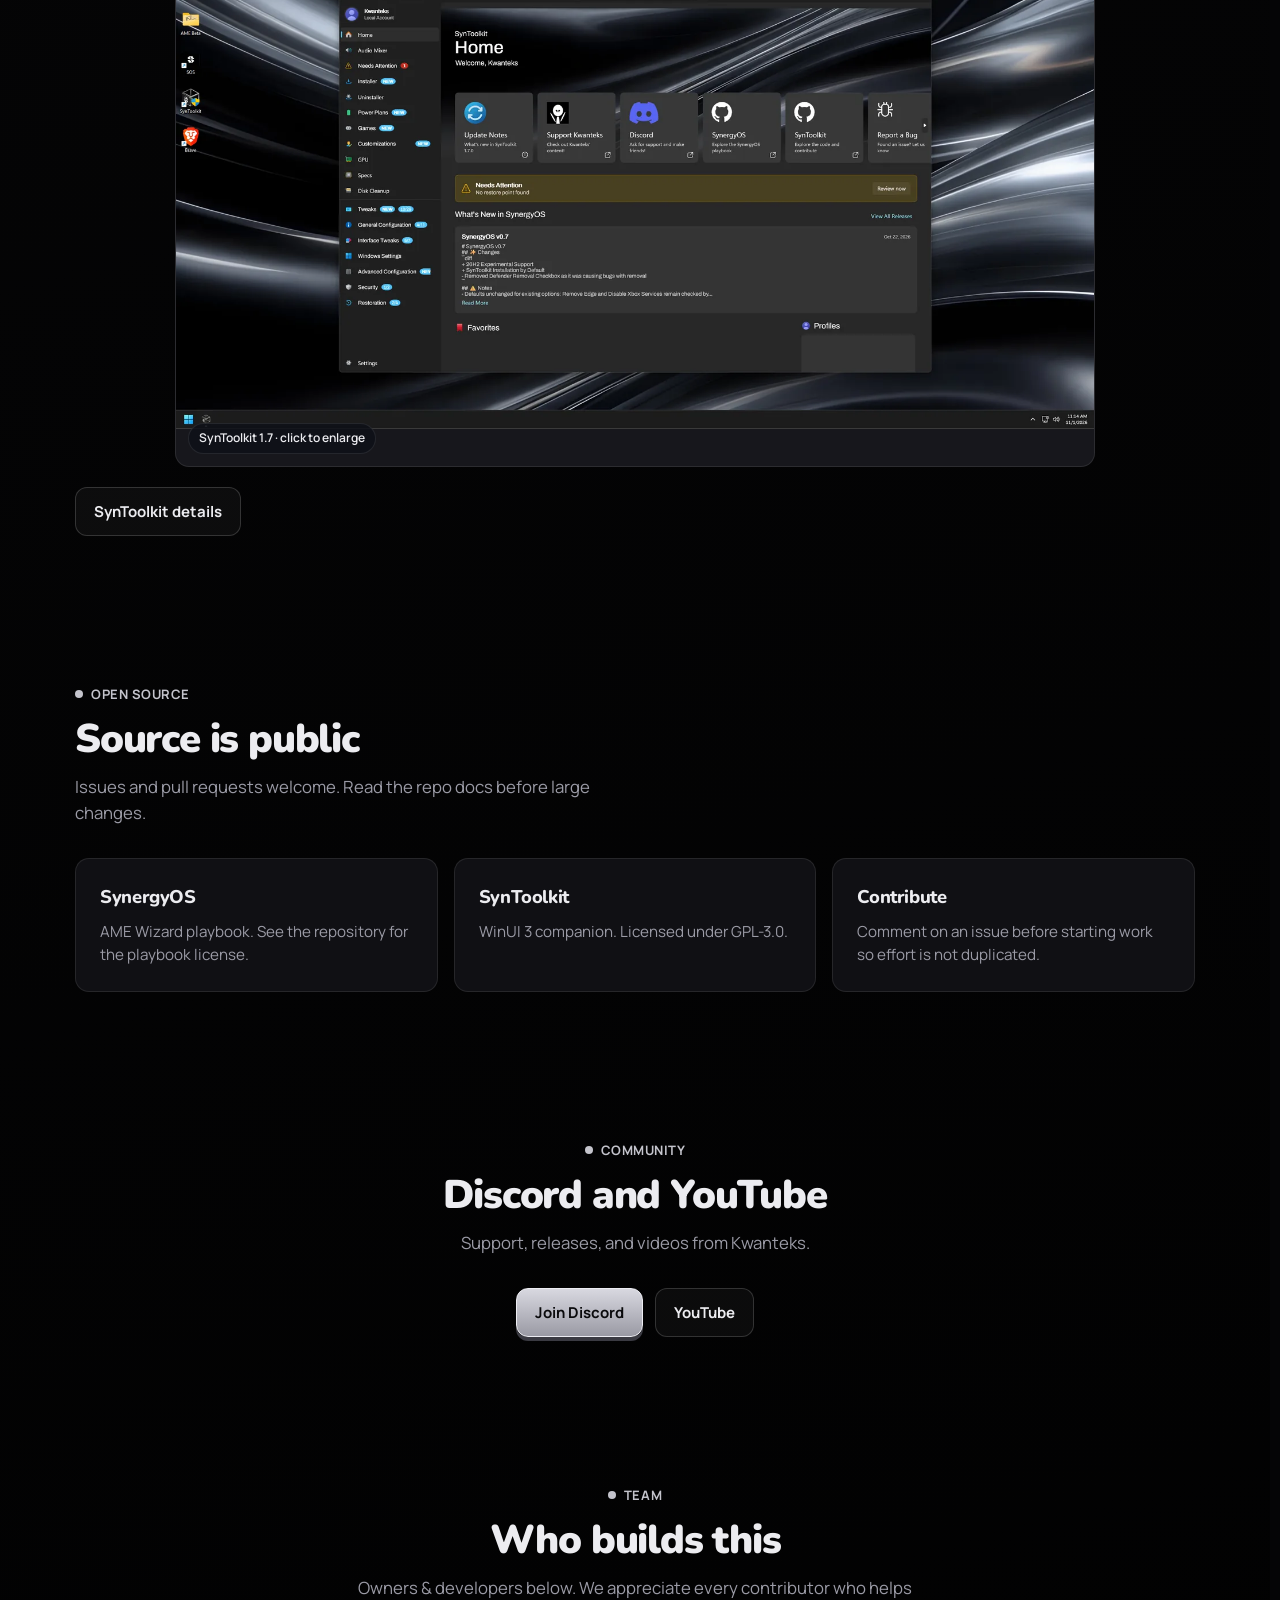
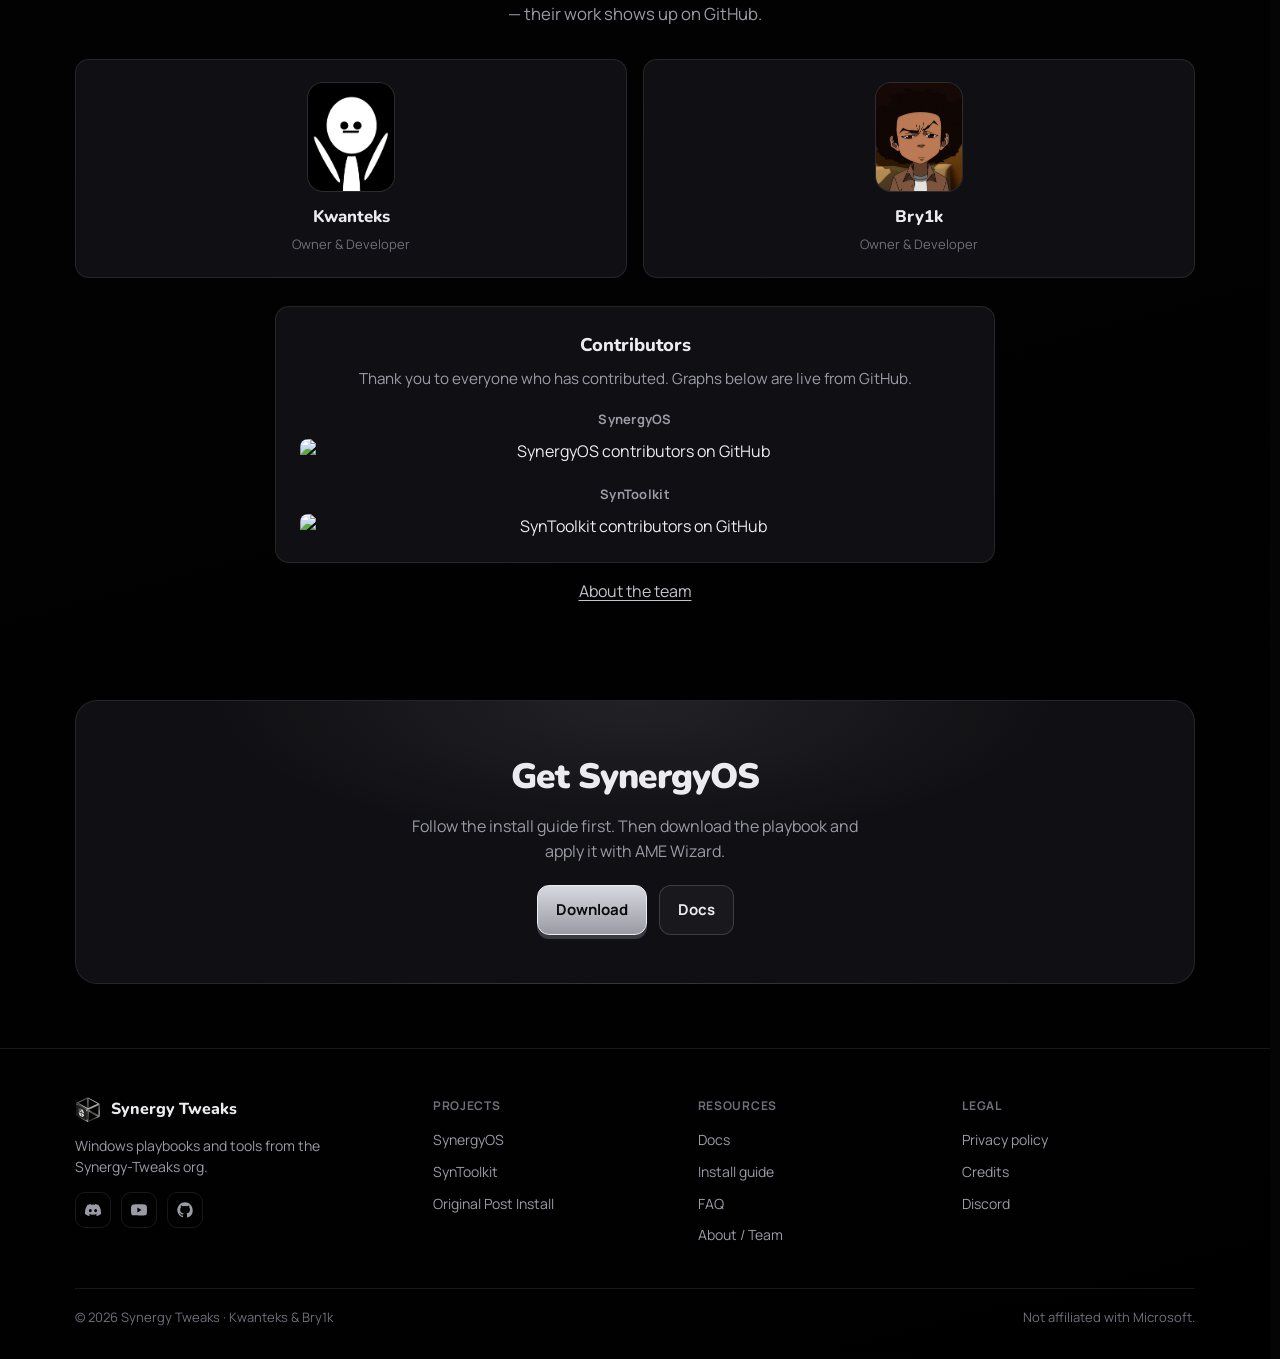
==== commit 2e532e67: "updated screenshots and cleaned up website" ====
--- a/index.html
+++ b/index.html
@@ -25,7 +25,7 @@
 <link rel="apple-touch-icon" href="images/logo.webp">
 <link rel="preload" href="fonts/nunito-latin.woff2" as="font" type="font/woff2" crossorigin>
 <link rel="preload" href="fonts/manrope-400.woff2" as="font" type="font/woff2" crossorigin>
-<link rel="stylesheet" href="styles.css?v=21">
+<link rel="stylesheet" href="styles.css?v=20">
 <script src="js/config.js"></script>
 </head>
 <body>
@@ -118,7 +118,7 @@
       <h2 class="section-title" id="features-title">What SynergyOS changes</h2>
       <p class="section-lede">Concrete options. You choose most of them during setup.</p>
     </div>
-    <div class="feature-grid grid-3">
+    <div class="feature-grid grid-4">
       <article class="card">
         <div class="card-icon"><img src="images/icons/performance.webp" alt="" width="96" height="96" loading="lazy" decoding="async"></div>
         <h3>Performance tuning</h3>
@@ -166,34 +166,40 @@
     <div class="section-head center">
       <div class="eyebrow">Comparison</div>
       <h2 class="section-title" id="compare-title">Stock Windows vs SynergyOS</h2>
-      <p class="section-lede">Qualitative differences today. Figures below are sample placeholders until our own tests are published.</p>
-    </div>
-    <!-- MOCK-DATA: sample numbers, not measured. Replace the four values below with
-         the 26H2 VM run, then delete this comment. Stock col: idle RAM, disk.
-         SynergyOS col: idle RAM, disk. Also update the lede and the todo-note. -->
+      <p class="section-lede">Same Windows 11 26H2 base — stock on the left, SynergyOS on the right. Task Manager screenshots from a clean compare run.</p>
+    </div>
     <div class="compare">
       <div class="compare-col">
         <h3>Stock Windows</h3>
-        <div class="compare-sub">Out of the box</div>
+        <div class="compare-sub">Windows 11 26H2 · out of the box</div>
+        <button type="button" class="compare-shot lightbox-trigger" data-lightbox-src="images/screenshots/stock-26h2.webp" data-lightbox-caption="Stock Windows 11 26H2" aria-label="Enlarge Stock 26H2 screenshot">
+          <img src="images/screenshots/stock-26h2.webp" alt="Task Manager on stock Windows 11 26H2 using about 2.8 GB of 4 GB RAM with roughly 160 to 170 processes" width="1600" height="863" loading="lazy" decoding="async">
+          <span class="compare-shot-label">Stock 26H2 · click to enlarge</span>
+        </button>
         <ul class="compare-list">
           <li><span class="mark bad" aria-hidden="true"><svg viewBox="0 0 24 24" fill="none" stroke="currentColor"><path d="M6 6l12 12M6 18L18 6"/></svg></span> Telemetry and ads enabled by default</li>
           <li><span class="mark bad" aria-hidden="true"><svg viewBox="0 0 24 24" fill="none" stroke="currentColor"><path d="M6 6l12 12M6 18L18 6"/></svg></span> Inbox apps and background services you may not use</li>
-          <li><span class="mark bad" aria-hidden="true"><svg viewBox="0 0 24 24" fill="none" stroke="currentColor"><path d="M6 6l12 12M6 18L18 6"/></svg></span> <span>Idle RAM: <em>3.2 GB</em> across 178 processes</span></li>
-          <li><span class="mark bad" aria-hidden="true"><svg viewBox="0 0 24 24" fill="none" stroke="currentColor"><path d="M6 6l12 12M6 18L18 6"/></svg></span> <span>Disk footprint: <em>38 GB</em></span></li>
+          <li><span class="mark bad" aria-hidden="true"><svg viewBox="0 0 24 24" fill="none" stroke="currentColor"><path d="M6 6l12 12M6 18L18 6"/></svg></span> <span>Idle RAM: <em>2.8 GB</em> of 4 GB</span></li>
+          <li><span class="mark bad" aria-hidden="true"><svg viewBox="0 0 24 24" fill="none" stroke="currentColor"><path d="M6 6l12 12M6 18L18 6"/></svg></span> <span>~160–170 processes</span></li>
         </ul>
       </div>
       <div class="compare-col synergy">
         <h3>SynergyOS</h3>
-        <div class="compare-sub">After a clean apply</div>
+        <div class="compare-sub">Windows 11 26H2 · after a clean apply</div>
+        <button type="button" class="compare-shot lightbox-trigger" data-lightbox-src="images/screenshots/synergyos-26h2.webp" data-lightbox-caption="SynergyOS on Windows 11 26H2" aria-label="Enlarge SynergyOS 26H2 screenshot">
+          <img src="images/screenshots/synergyos-26h2.webp" alt="Task Manager on SynergyOS 26H2 using about 2.0 GB of 4 GB RAM with roughly 80 to 90 processes and drivers installed" width="1600" height="871" loading="lazy" decoding="async">
+          <span class="compare-shot-label">SynergyOS 26H2 · click to enlarge</span>
+        </button>
         <ul class="compare-list">
           <li><span class="mark good" aria-hidden="true"><svg viewBox="0 0 24 24" fill="none" stroke="currentColor"><path d="M5 13l4 4L19 7"/></svg></span> Telemetry reduced; optional further hardening</li>
           <li><span class="mark good" aria-hidden="true"><svg viewBox="0 0 24 24" fill="none" stroke="currentColor"><path d="M5 13l4 4L19 7"/></svg></span> Debloated with user-selected keep options</li>
-          <li><span class="mark good" aria-hidden="true"><svg viewBox="0 0 24 24" fill="none" stroke="currentColor"><path d="M5 13l4 4L19 7"/></svg></span> <span>Idle RAM: <em>1.9 GB</em> across 118 processes</span></li>
-          <li><span class="mark good" aria-hidden="true"><svg viewBox="0 0 24 24" fill="none" stroke="currentColor"><path d="M5 13l4 4L19 7"/></svg></span> <span>Disk footprint: <em>26 GB</em></span></li>
+          <li><span class="mark good" aria-hidden="true"><svg viewBox="0 0 24 24" fill="none" stroke="currentColor"><path d="M5 13l4 4L19 7"/></svg></span> Performance tuning and optimization</li>
+          <li><span class="mark good" aria-hidden="true"><svg viewBox="0 0 24 24" fill="none" stroke="currentColor"><path d="M5 13l4 4L19 7"/></svg></span> <span>Idle RAM: <em>2.0 GB</em> of 4 GB</span></li>
+          <li><span class="mark good" aria-hidden="true"><svg viewBox="0 0 24 24" fill="none" stroke="currentColor"><path d="M5 13l4 4L19 7"/></svg></span> <span>~80–90 processes with drivers installed</span></li>
         </ul>
-        <p class="todo-note">Sample figures — swapped for our measured values once the 26H2 VM run is done.</p>
-      </div>
-    </div>
+      </div>
+    </div>
+    <p class="compare-footnote">Measured in a controlled 4 GB environment. Results will vary by hardware and configuration.</p>
   </section>
 
   <section class="section wrap reveal" id="syntoolkit" aria-labelledby="toolkit-title">
@@ -203,10 +209,10 @@
       <p class="section-lede">WinUI 3 app for Windows 10 and 11 with a live hardware dashboard, real-time graph, and collapsible sidebar. GPL-3.0.</p>
     </div>
     <div class="shots single">
-      <figure class="shot">
-        <img src="images/syntoolkit.webp" alt="SynToolkit running on a SynergyOS desktop" width="1600" height="912" loading="lazy" decoding="async">
-        <figcaption class="shot-label">SynToolkit</figcaption>
-      </figure>
+      <button type="button" class="shot lightbox-trigger" data-lightbox-src="images/screenshots/syntoolkit-1.7.webp" data-lightbox-caption="SynToolkit 1.7" aria-label="Enlarge SynToolkit 1.7 screenshot">
+        <img src="images/screenshots/syntoolkit-1.7.webp" alt="SynToolkit 1.7 dashboard with live hardware graph" width="1600" height="869" loading="lazy" decoding="async">
+        <span class="shot-label">SynToolkit 1.7 · click to enlarge</span>
+      </button>
     </div>
     <p style="margin-top:20px"><a class="btn btn-secondary" href="syntoolkit.html">SynToolkit details</a></p>
   </section>
@@ -334,6 +340,6 @@
   </div>
 </footer>
 
-<script src="js/main.js?v=16" defer></script>
+<script src="js/main.js?v=17" defer></script>
 </body>
 </html>
--- a/styles.css
+++ b/styles.css
@@ -416,6 +416,16 @@
 }
 .card-icon img { width: 26px; height: 26px; }
 
+.feature-grid.grid-4 .card {
+  padding: 20px;
+}
+.feature-grid.grid-4 .card h3 {
+  font-size: 1.05rem;
+}
+.feature-grid.grid-4 .card p {
+  font-size: 0.9rem;
+  line-height: 1.45;
+}
 .feature-grid .card:hover {
   border-color: var(--line-strong);
   transform: translateY(-2px);
@@ -448,7 +458,48 @@
   color: var(--text-faint);
   font-size: 13px;
   font-weight: 600;
-  margin-bottom: 18px;
+  margin-bottom: 14px;
+}
+.compare-shot {
+  position: relative;
+  display: block;
+  width: 100%;
+  margin: 0 0 18px;
+  padding: 0;
+  border-radius: 12px;
+  border: 1px solid var(--line);
+  background: #000;
+  overflow: hidden;
+  aspect-ratio: 16 / 9;
+  cursor: zoom-in;
+  font: inherit;
+  color: inherit;
+  text-align: left;
+  transition: border-color 0.18s, transform 0.18s;
+}
+.compare-shot:hover,
+.compare-shot:focus-visible {
+  border-color: var(--line-strong);
+  transform: translateY(-2px);
+}
+.compare-shot img {
+  width: 100%;
+  height: 100%;
+  object-fit: cover;
+  object-position: top center;
+  pointer-events: none;
+}
+.compare-shot-label {
+  position: absolute;
+  left: 10px;
+  bottom: 10px;
+  padding: 4px 9px;
+  border-radius: 999px;
+  background: rgba(5, 5, 6, 0.82);
+  border: 1px solid var(--line);
+  font-size: 11px;
+  font-weight: 700;
+  color: var(--text);
 }
 .compare-list li {
   display: flex;
@@ -490,6 +541,14 @@
   font-size: 13px;
   font-weight: 600;
 }
+.compare-footnote {
+  margin: 16px auto 0;
+  max-width: 52rem;
+  text-align: center;
+  font-size: 13px;
+  color: var(--text-faint);
+  line-height: 1.45;
+}
 
 /* ---------- Screenshot slots ---------- */
 .shots {
@@ -499,16 +558,30 @@
 }
 .shot {
   position: relative;
+  display: block;
+  width: 100%;
+  padding: 0;
   aspect-ratio: 16 / 10;
   border-radius: var(--radius);
   border: 1px solid var(--line);
   background: var(--bg-soft);
   overflow: hidden;
+  cursor: zoom-in;
+  font: inherit;
+  color: inherit;
+  text-align: left;
+  transition: border-color 0.18s, transform 0.18s;
+}
+.shot:hover,
+.shot:focus-visible {
+  border-color: var(--line-strong);
+  transform: translateY(-2px);
 }
 .shot img {
   width: 100%;
   height: 100%;
   object-fit: contain;
+  pointer-events: none;
 }
 .shot-placeholder {
   display: grid;
@@ -1071,6 +1144,76 @@
 
 .shots.single { grid-template-columns: 1fr; max-width: 920px; margin: 0 auto; }
 
+/* ---------- Lightbox ---------- */
+.lightbox {
+  position: fixed;
+  inset: 0;
+  z-index: 400;
+  display: none;
+  align-items: center;
+  justify-content: center;
+  padding: 24px;
+  background: rgba(0, 0, 0, 0.88);
+  backdrop-filter: blur(8px);
+  -webkit-backdrop-filter: blur(8px);
+}
+.lightbox.is-open { display: flex; }
+.lightbox-dialog {
+  position: relative;
+  max-width: min(96vw, 1400px);
+  max-height: 92vh;
+  display: flex;
+  flex-direction: column;
+  align-items: center;
+  gap: 12px;
+}
+.lightbox-img {
+  max-width: 96vw;
+  max-height: calc(92vh - 48px);
+  width: auto;
+  height: auto;
+  object-fit: contain;
+  border-radius: 10px;
+  box-shadow: 0 24px 60px rgba(0, 0, 0, 0.55);
+}
+.lightbox-caption {
+  font-size: 13px;
+  font-weight: 600;
+  color: var(--text-dim);
+  text-align: center;
+}
+.lightbox-close,
+.lightbox-prev,
+.lightbox-next {
+  position: absolute;
+  width: 44px;
+  height: 44px;
+  border-radius: 50%;
+  border: 1px solid var(--line-strong);
+  background: rgba(20, 20, 24, 0.9);
+  color: var(--text);
+  display: grid;
+  place-items: center;
+  cursor: pointer;
+  font-size: 22px;
+  line-height: 1;
+}
+.lightbox-close { top: -8px; right: -8px; font-size: 28px; }
+.lightbox-prev { left: -56px; top: 50%; transform: translateY(-50%); }
+.lightbox-next { right: -56px; top: 50%; transform: translateY(-50%); }
+.lightbox-close:hover,
+.lightbox-prev:hover,
+.lightbox-next:hover { border-color: var(--text-faint); background: var(--bg-elevated); }
+.lightbox.single-mode .lightbox-prev,
+.lightbox.single-mode .lightbox-next { display: none; }
+html.lightbox-open,
+body.lightbox-open { overflow: hidden; }
+@media (max-width: 720px) {
+  .lightbox-prev { left: 8px; }
+  .lightbox-next { right: 8px; }
+  .lightbox-close { top: 8px; right: 8px; }
+}
+
 /* Download count next to the hero actions; hidden until hydrated */
 .hero-downloads { display: none; }
 .hero-downloads.is-ready { display: inline; }
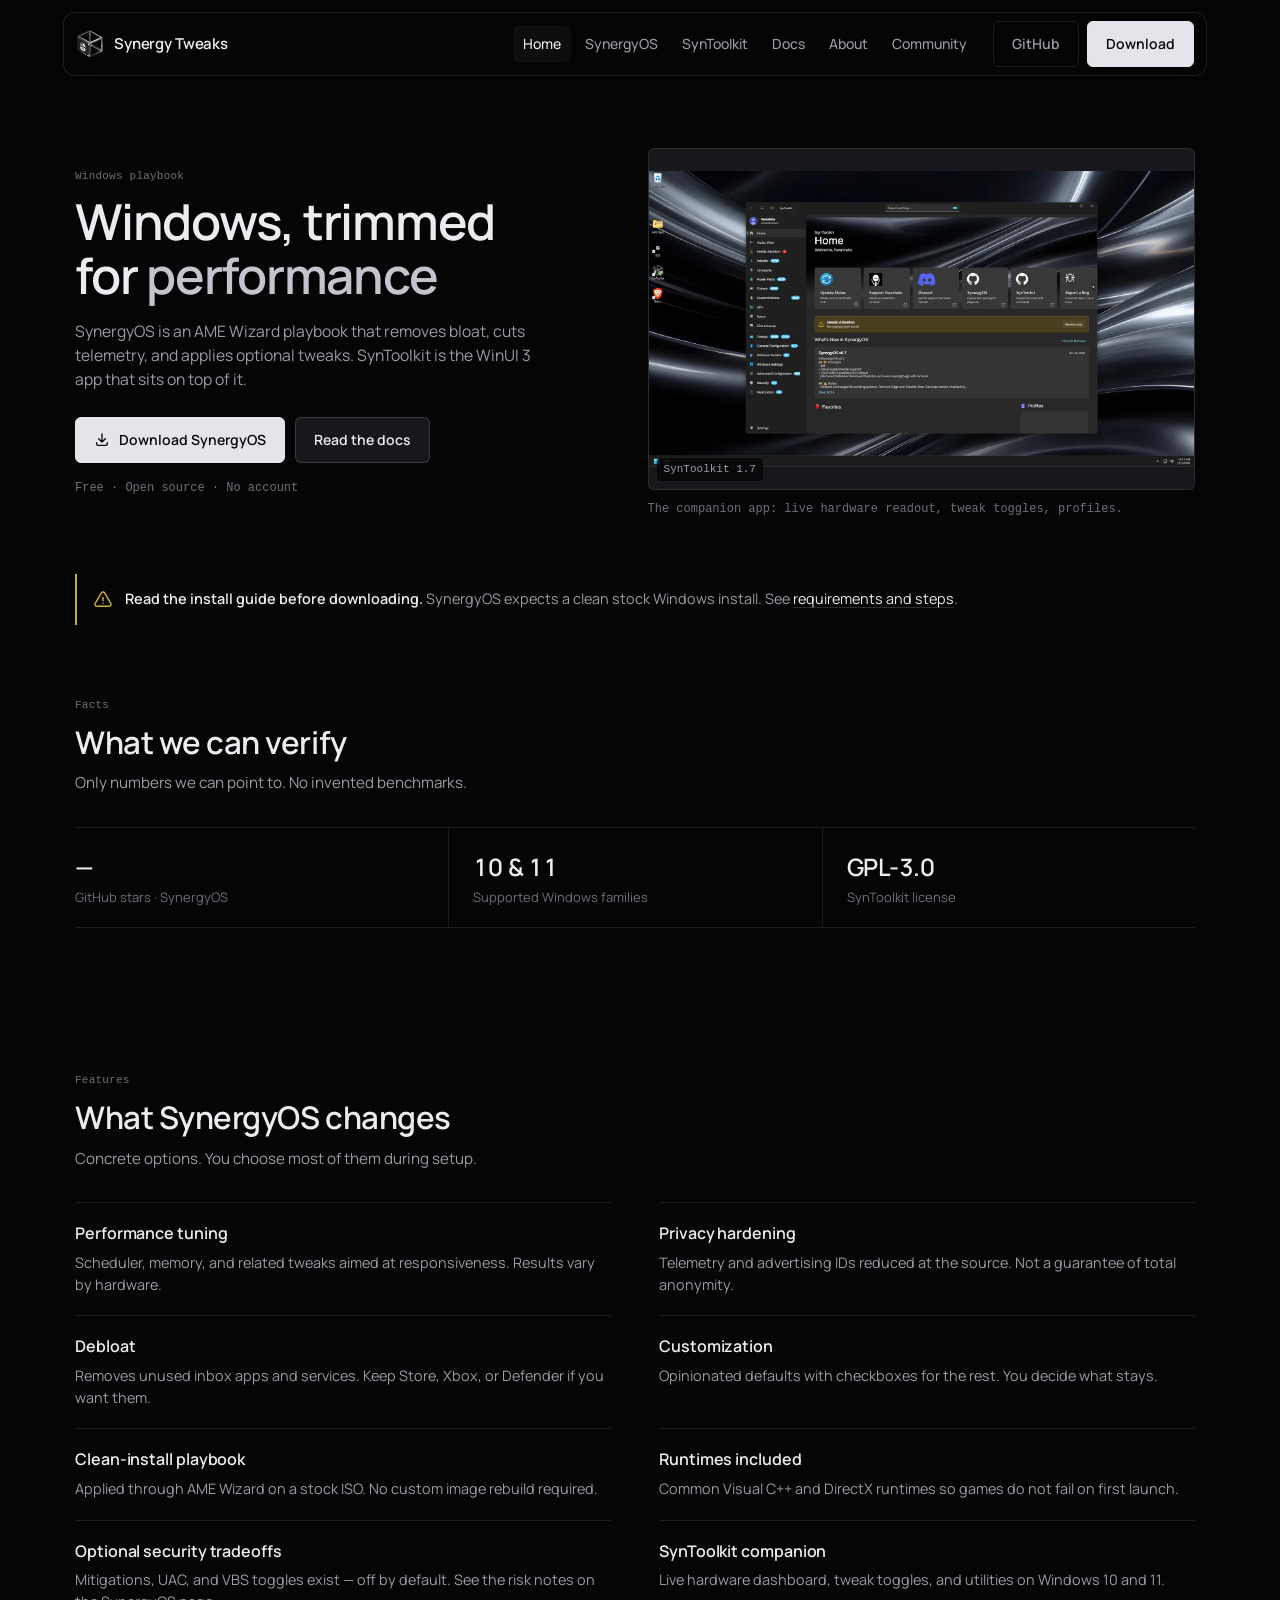
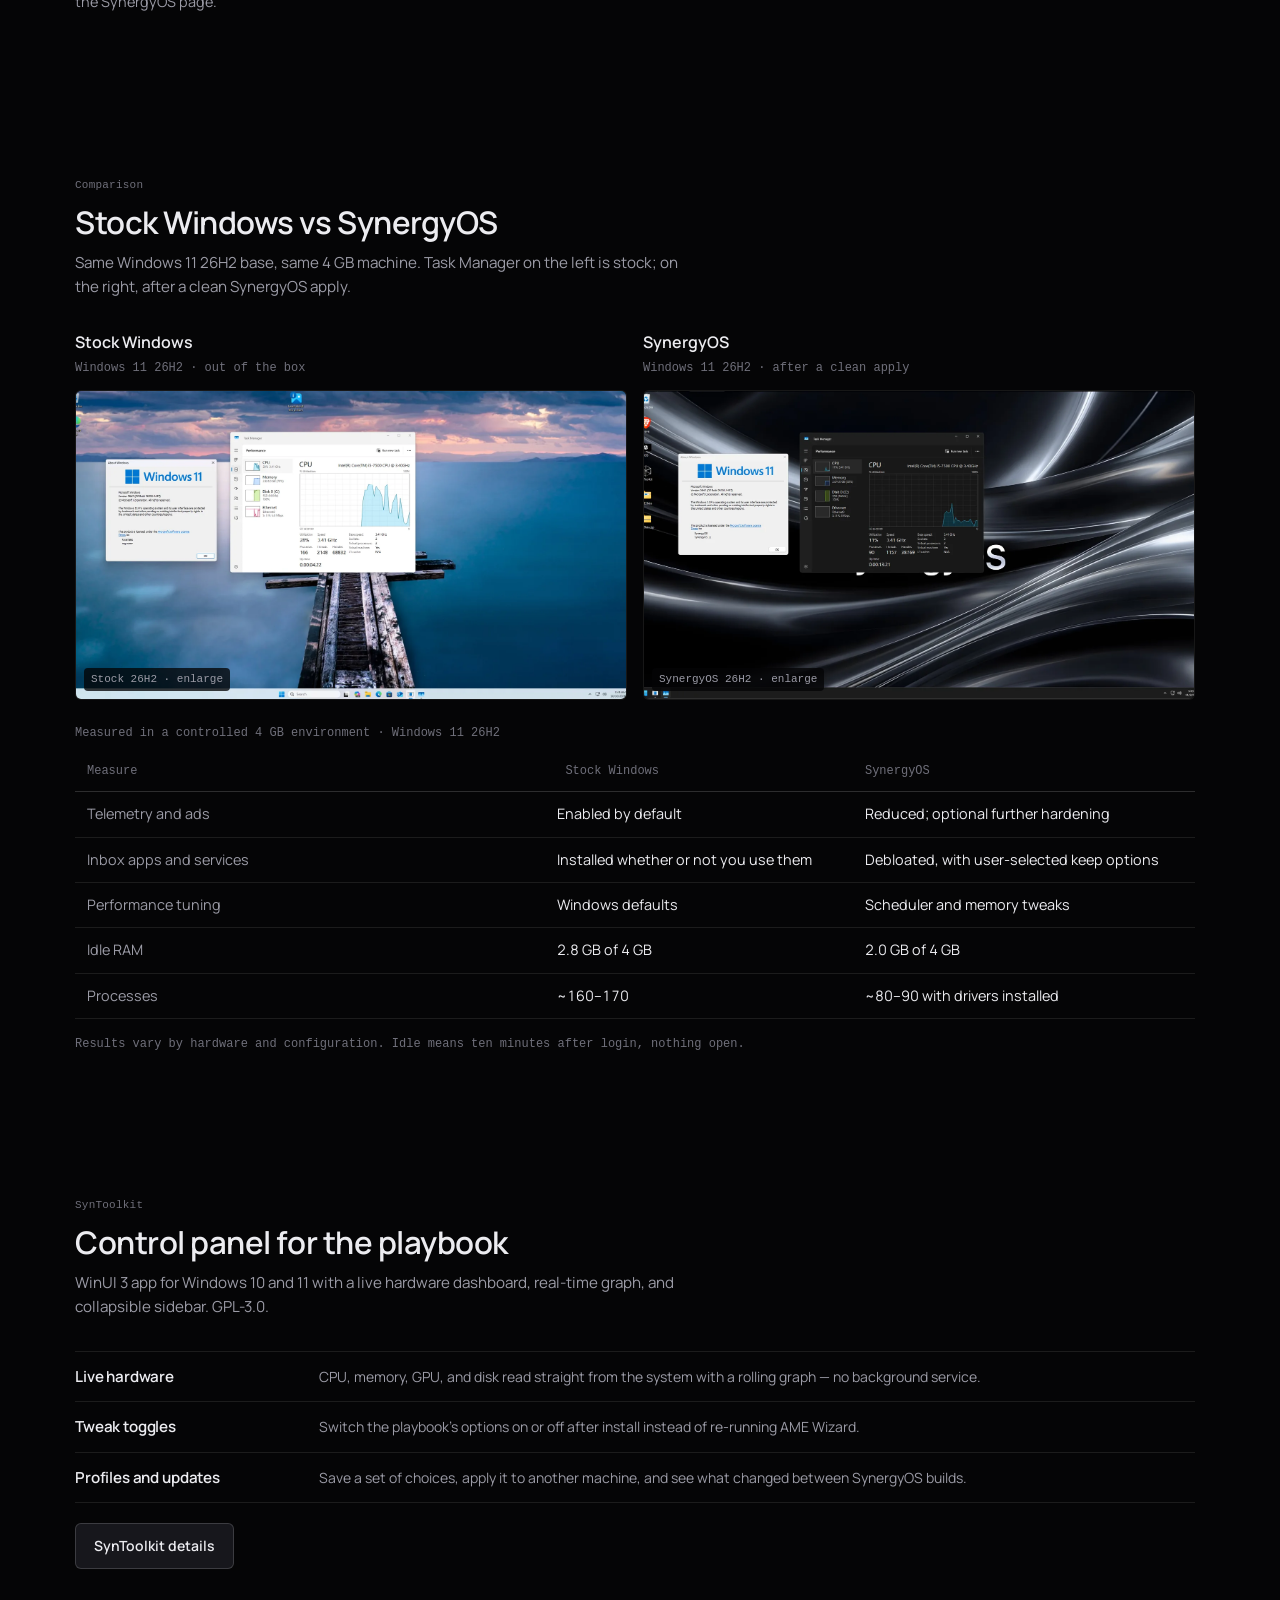
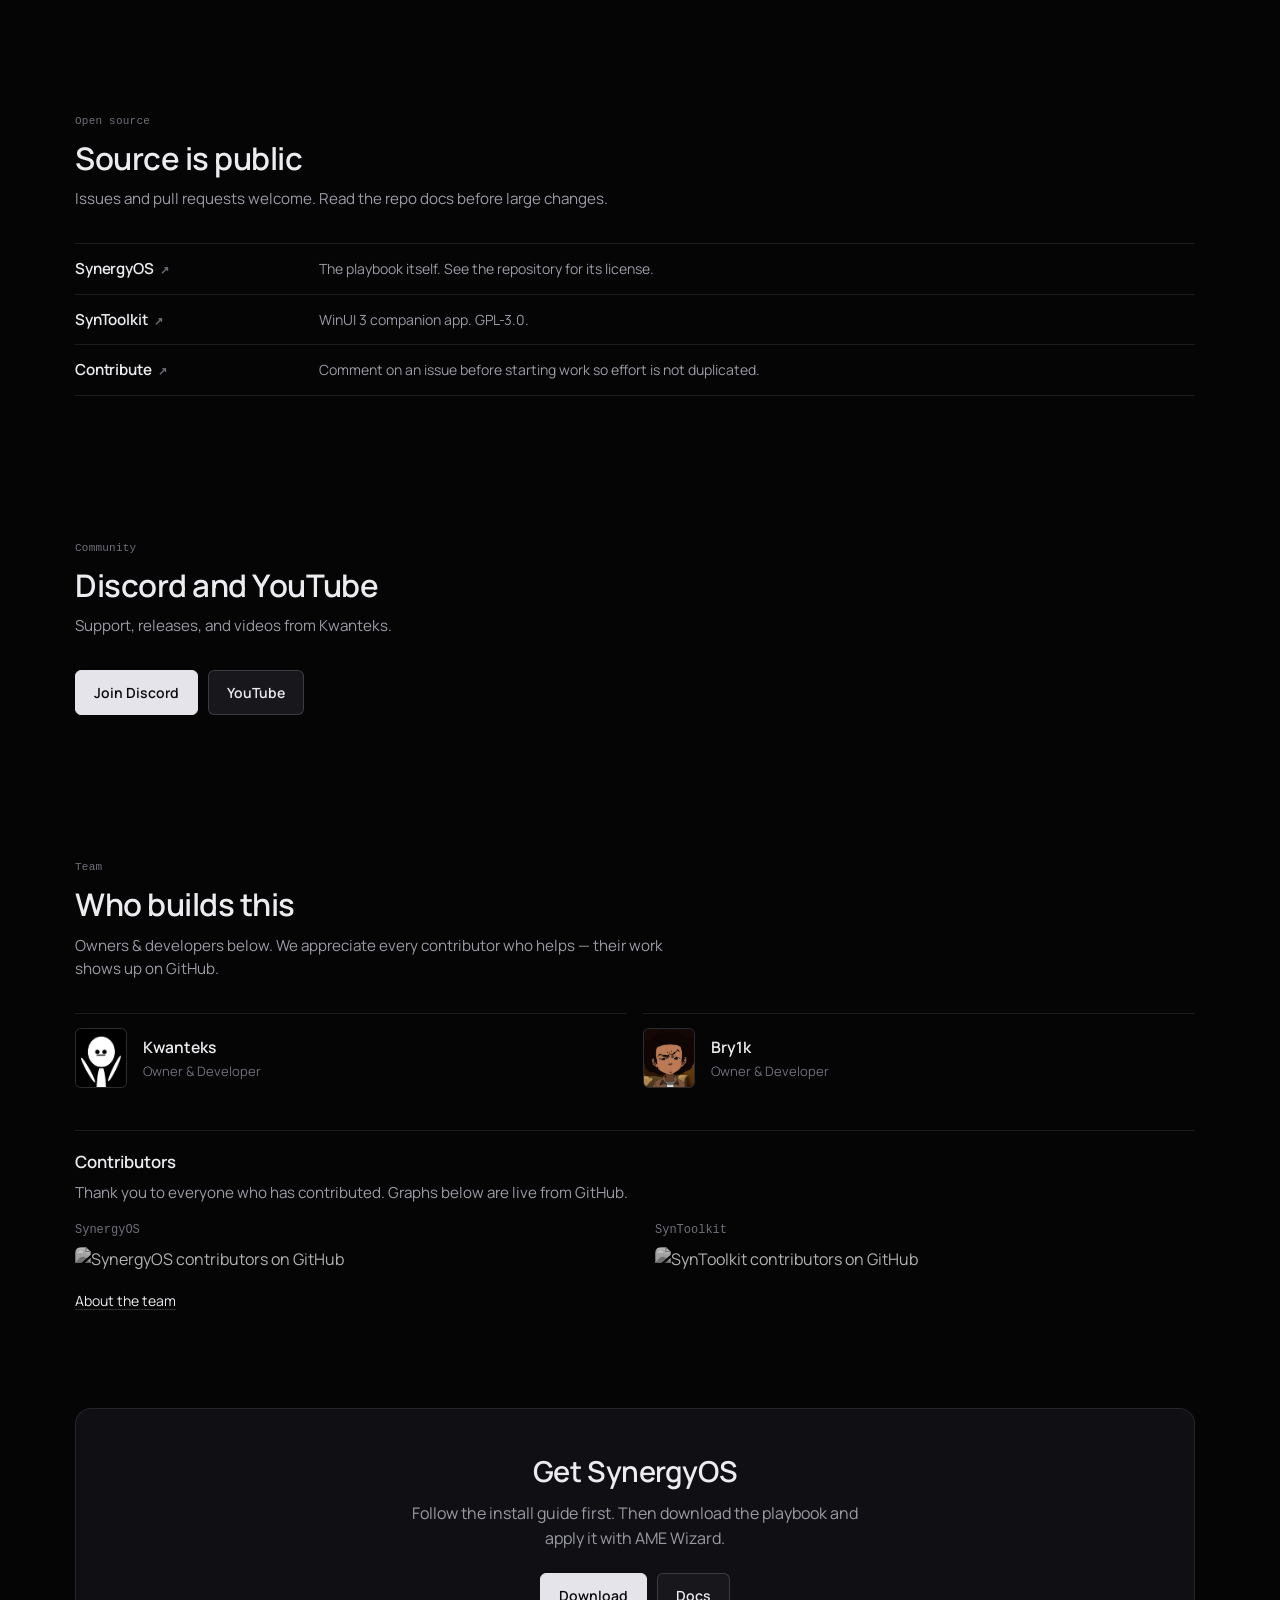
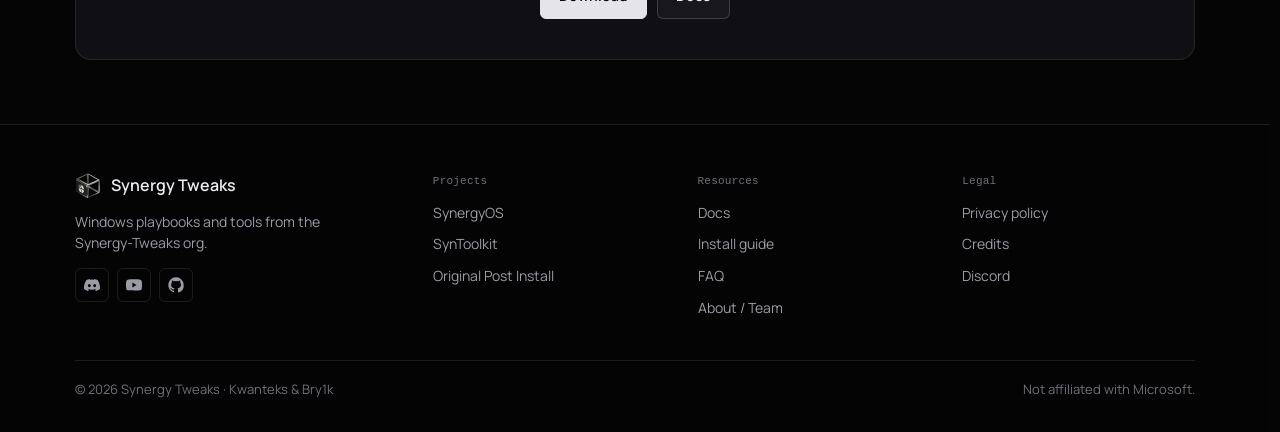
==== commit 5efdc8b8: "redesign: replace the template layout with a spec sheet - one type system: Manrope 400/500/600, mono" ====
--- a/index.html
+++ b/index.html
@@ -23,9 +23,8 @@
 
 <link rel="icon" href="images/logo-sm.webp" type="image/webp">
 <link rel="apple-touch-icon" href="images/logo.webp">
-<link rel="preload" href="fonts/nunito-latin.woff2" as="font" type="font/woff2" crossorigin>
 <link rel="preload" href="fonts/manrope-400.woff2" as="font" type="font/woff2" crossorigin>
-<link rel="stylesheet" href="styles.css?v=20">
+<link rel="stylesheet" href="styles.css?v=27">
 <script src="js/config.js"></script>
 </head>
 <body>
@@ -66,32 +65,37 @@
 
 <main id="main">
   <section class="hero wrap">
-    <div class="hero-brand">
-      <img src="images/logo.webp" alt="" width="256" height="256" decoding="async">
-      Synergy Tweaks
-    </div>
-    <h1>Windows, trimmed for <em>performance</em></h1>
-    <p class="hero-sub">SynergyOS is an AME Wizard playbook that removes bloat, cuts telemetry, and applies optional tweaks. SynToolkit is the WinUI 3 app that sits on top of it.</p>
-    <div class="hero-actions">
-      <a class="btn btn-primary" href="https://github.com/Synergy-Tweaks/SynergyOS/releases/latest" data-repo="SynergyOS" data-ext=".apbx">
-        <svg fill="none" stroke="currentColor" viewBox="0 0 24 24" aria-hidden="true"><path stroke-linecap="round" stroke-linejoin="round" stroke-width="2" d="M4 16v2a2 2 0 002 2h12a2 2 0 002-2v-2M7 10l5 5 5-5M12 15V3"/></svg>
-        Download SynergyOS
-      </a>
-      <a class="btn btn-secondary" href="docs.html">Read the docs</a>
-      <a class="btn btn-ghost" href="https://github.com/Synergy-Tweaks" data-link="org" target="_blank" rel="noopener noreferrer">GitHub</a>
-    </div>
-    <p class="hero-meta">Free · Open source · No account<span class="hero-downloads"> · <span data-release="SynergyOS" data-field="downloads">0</span> downloads</span></p>
-  </section>
-
-  <div class="wrap" style="margin-bottom:48px">
+    <div class="hero-copy">
+      <p class="eyebrow">Windows playbook</p>
+      <h1>Windows, trimmed for <em>performance</em></h1>
+      <p class="hero-sub">SynergyOS is an AME Wizard playbook that removes bloat, cuts telemetry, and applies optional tweaks. SynToolkit is the WinUI 3 app that sits on top of it.</p>
+      <div class="hero-actions">
+        <a class="btn btn-primary" href="https://github.com/Synergy-Tweaks/SynergyOS/releases/latest" data-repo="SynergyOS" data-ext=".apbx">
+          <svg fill="none" stroke="currentColor" viewBox="0 0 24 24" aria-hidden="true"><path stroke-linecap="round" stroke-linejoin="round" stroke-width="2" d="M4 16v2a2 2 0 002 2h12a2 2 0 002-2v-2M7 10l5 5 5-5M12 15V3"/></svg>
+          Download SynergyOS
+        </a>
+        <a class="btn btn-secondary" href="docs.html">Read the docs</a>
+      </div>
+      <p class="hero-meta">Free · Open source · No account<span class="hero-downloads"> · <span data-release="SynergyOS" data-field="downloads">0</span> downloads</span></p>
+    </div>
+    <figure class="hero-figure">
+      <button type="button" class="shot lightbox-trigger" data-lightbox-src="images/screenshots/syntoolkit-1.7.webp" data-lightbox-caption="SynToolkit 1.7" aria-label="Enlarge SynToolkit 1.7 screenshot">
+        <img src="images/screenshots/syntoolkit-1.7.webp" alt="SynToolkit 1.7 dashboard with live hardware graph" width="1600" height="869" decoding="async">
+        <span class="shot-label">SynToolkit 1.7</span>
+      </button>
+      <figcaption>The companion app: live hardware readout, tweak toggles, profiles.</figcaption>
+    </figure>
+  </section>
+
+  <div class="wrap">
     <div class="notice">
-      <svg width="22" height="22" fill="none" stroke="currentColor" viewBox="0 0 24 24" stroke-width="1.8" aria-hidden="true"><path stroke-linecap="round" stroke-linejoin="round" d="M12 9v3.75m-9.303 3.376c-.866 1.5.217 3.374 1.948 3.374h14.71c1.73 0 2.813-1.874 1.948-3.374L13.949 3.378c-.866-1.5-3.032-1.5-3.898 0L2.697 16.126zM12 15.75h.008v.008H12v-.008z"/></svg>
-      <div><strong>Read the install guide before downloading.</strong> SynergyOS expects a clean stock Windows install. See <a href="synergyos.html#install" style="color:var(--text);text-decoration:underline;text-underline-offset:3px">requirements and steps</a>.</div>
+      <svg width="20" height="20" fill="none" stroke="currentColor" viewBox="0 0 24 24" stroke-width="1.8" aria-hidden="true"><path stroke-linecap="round" stroke-linejoin="round" d="M12 9v3.75m-9.303 3.376c-.866 1.5.217 3.374 1.948 3.374h14.71c1.73 0 2.813-1.874 1.948-3.374L13.949 3.378c-.866-1.5-3.032-1.5-3.898 0L2.697 16.126zM12 15.75h.008v.008H12v-.008z"/></svg>
+      <div><strong>Read the install guide before downloading.</strong> SynergyOS expects a clean stock Windows install. See <a href="synergyos.html#install">requirements and steps</a>.</div>
     </div>
   </div>
 
   <section class="section wrap reveal" id="stats" aria-labelledby="stats-title">
-    <div class="section-head center">
+    <div class="section-head">
       <div class="eyebrow">Facts</div>
       <h2 class="section-title" id="stats-title">What we can verify</h2>
       <p class="section-lede">Only numbers we can point to. No invented benchmarks.</p>
@@ -113,49 +117,41 @@
   </section>
 
   <section class="section wrap reveal" id="features" aria-labelledby="features-title">
-    <div class="section-head center">
+    <div class="section-head">
       <div class="eyebrow">Features</div>
       <h2 class="section-title" id="features-title">What SynergyOS changes</h2>
       <p class="section-lede">Concrete options. You choose most of them during setup.</p>
     </div>
-    <div class="feature-grid grid-4">
-      <article class="card">
-        <div class="card-icon"><img src="images/icons/performance.webp" alt="" width="96" height="96" loading="lazy" decoding="async"></div>
+    <div class="feature-grid">
+      <article class="card">
         <h3>Performance tuning</h3>
         <p>Scheduler, memory, and related tweaks aimed at responsiveness. Results vary by hardware.</p>
       </article>
       <article class="card">
-        <div class="card-icon"><img src="images/icons/privacy.webp" alt="" width="96" height="96" loading="lazy" decoding="async"></div>
         <h3>Privacy hardening</h3>
         <p>Telemetry and advertising IDs reduced at the source. Not a guarantee of total anonymity.</p>
       </article>
       <article class="card">
-        <div class="card-icon"><img src="images/icons/tweaks.webp" alt="" width="96" height="96" loading="lazy" decoding="async"></div>
         <h3>Debloat</h3>
         <p>Removes unused inbox apps and services. Keep Store, Xbox, or Defender if you want them.</p>
       </article>
       <article class="card">
-        <div class="card-icon"><img src="images/icons/appearance.webp" alt="" width="96" height="96" loading="lazy" decoding="async"></div>
         <h3>Customization</h3>
         <p>Opinionated defaults with checkboxes for the rest. You decide what stays.</p>
       </article>
       <article class="card">
-        <div class="card-icon"><img src="images/icons/apps.webp" alt="" width="96" height="96" loading="lazy" decoding="async"></div>
         <h3>Clean-install playbook</h3>
         <p>Applied through AME Wizard on a stock ISO. No custom image rebuild required.</p>
       </article>
       <article class="card">
-        <div class="card-icon"><img src="images/icons/games.webp" alt="" width="96" height="96" loading="lazy" decoding="async"></div>
         <h3>Runtimes included</h3>
         <p>Common Visual C++ and DirectX runtimes so games do not fail on first launch.</p>
       </article>
       <article class="card">
-        <div class="card-icon"><img src="images/icons/tweaks.webp" alt="" width="96" height="96" loading="lazy" decoding="async"></div>
         <h3>Optional security tradeoffs</h3>
         <p>Mitigations, UAC, and VBS toggles exist — off by default. See the risk notes on the SynergyOS page.</p>
       </article>
       <article class="card">
-        <div class="card-icon"><img src="images/icons/apps.webp" alt="" width="96" height="96" loading="lazy" decoding="async"></div>
         <h3>SynToolkit companion</h3>
         <p>Live hardware dashboard, tweak toggles, and utilities on Windows 10 and 11.</p>
       </article>
@@ -163,10 +159,10 @@
   </section>
 
   <section class="section wrap reveal" id="compare" aria-labelledby="compare-title">
-    <div class="section-head center">
+    <div class="section-head">
       <div class="eyebrow">Comparison</div>
       <h2 class="section-title" id="compare-title">Stock Windows vs SynergyOS</h2>
-      <p class="section-lede">Same Windows 11 26H2 base — stock on the left, SynergyOS on the right. Task Manager screenshots from a clean compare run.</p>
+      <p class="section-lede">Same Windows 11 26H2 base, same 4 GB machine. Task Manager on the left is stock; on the right, after a clean SynergyOS apply.</p>
     </div>
     <div class="compare">
       <div class="compare-col">
@@ -174,32 +170,56 @@
         <div class="compare-sub">Windows 11 26H2 · out of the box</div>
         <button type="button" class="compare-shot lightbox-trigger" data-lightbox-src="images/screenshots/stock-26h2.webp" data-lightbox-caption="Stock Windows 11 26H2" aria-label="Enlarge Stock 26H2 screenshot">
           <img src="images/screenshots/stock-26h2.webp" alt="Task Manager on stock Windows 11 26H2 using about 2.8 GB of 4 GB RAM with roughly 160 to 170 processes" width="1600" height="863" loading="lazy" decoding="async">
-          <span class="compare-shot-label">Stock 26H2 · click to enlarge</span>
+          <span class="compare-shot-label">Stock 26H2 · enlarge</span>
         </button>
-        <ul class="compare-list">
-          <li><span class="mark bad" aria-hidden="true"><svg viewBox="0 0 24 24" fill="none" stroke="currentColor"><path d="M6 6l12 12M6 18L18 6"/></svg></span> Telemetry and ads enabled by default</li>
-          <li><span class="mark bad" aria-hidden="true"><svg viewBox="0 0 24 24" fill="none" stroke="currentColor"><path d="M6 6l12 12M6 18L18 6"/></svg></span> Inbox apps and background services you may not use</li>
-          <li><span class="mark bad" aria-hidden="true"><svg viewBox="0 0 24 24" fill="none" stroke="currentColor"><path d="M6 6l12 12M6 18L18 6"/></svg></span> <span>Idle RAM: <em>2.8 GB</em> of 4 GB</span></li>
-          <li><span class="mark bad" aria-hidden="true"><svg viewBox="0 0 24 24" fill="none" stroke="currentColor"><path d="M6 6l12 12M6 18L18 6"/></svg></span> <span>~160–170 processes</span></li>
-        </ul>
       </div>
       <div class="compare-col synergy">
         <h3>SynergyOS</h3>
         <div class="compare-sub">Windows 11 26H2 · after a clean apply</div>
         <button type="button" class="compare-shot lightbox-trigger" data-lightbox-src="images/screenshots/synergyos-26h2.webp" data-lightbox-caption="SynergyOS on Windows 11 26H2" aria-label="Enlarge SynergyOS 26H2 screenshot">
           <img src="images/screenshots/synergyos-26h2.webp" alt="Task Manager on SynergyOS 26H2 using about 2.0 GB of 4 GB RAM with roughly 80 to 90 processes and drivers installed" width="1600" height="871" loading="lazy" decoding="async">
-          <span class="compare-shot-label">SynergyOS 26H2 · click to enlarge</span>
+          <span class="compare-shot-label">SynergyOS 26H2 · enlarge</span>
         </button>
-        <ul class="compare-list">
-          <li><span class="mark good" aria-hidden="true"><svg viewBox="0 0 24 24" fill="none" stroke="currentColor"><path d="M5 13l4 4L19 7"/></svg></span> Telemetry reduced; optional further hardening</li>
-          <li><span class="mark good" aria-hidden="true"><svg viewBox="0 0 24 24" fill="none" stroke="currentColor"><path d="M5 13l4 4L19 7"/></svg></span> Debloated with user-selected keep options</li>
-          <li><span class="mark good" aria-hidden="true"><svg viewBox="0 0 24 24" fill="none" stroke="currentColor"><path d="M5 13l4 4L19 7"/></svg></span> Performance tuning and optimization</li>
-          <li><span class="mark good" aria-hidden="true"><svg viewBox="0 0 24 24" fill="none" stroke="currentColor"><path d="M5 13l4 4L19 7"/></svg></span> <span>Idle RAM: <em>2.0 GB</em> of 4 GB</span></li>
-          <li><span class="mark good" aria-hidden="true"><svg viewBox="0 0 24 24" fill="none" stroke="currentColor"><path d="M5 13l4 4L19 7"/></svg></span> <span>~80–90 processes with drivers installed</span></li>
-        </ul>
-      </div>
-    </div>
-    <p class="compare-footnote">Measured in a controlled 4 GB environment. Results will vary by hardware and configuration.</p>
+      </div>
+    </div>
+    <table class="compare-table">
+      <caption>Measured in a controlled 4 GB environment · Windows 11 26H2</caption>
+      <thead>
+        <tr>
+          <th scope="col">Measure</th>
+          <th scope="col">Stock Windows</th>
+          <th scope="col">SynergyOS</th>
+        </tr>
+      </thead>
+      <tbody>
+        <tr>
+          <th scope="row">Telemetry and ads</th>
+          <td>Enabled by default</td>
+          <td>Reduced; optional further hardening</td>
+        </tr>
+        <tr>
+          <th scope="row">Inbox apps and services</th>
+          <td>Installed whether or not you use them</td>
+          <td>Debloated, with user-selected keep options</td>
+        </tr>
+        <tr>
+          <th scope="row">Performance tuning</th>
+          <td>Windows defaults</td>
+          <td>Scheduler and memory tweaks</td>
+        </tr>
+        <tr>
+          <th scope="row">Idle RAM</th>
+          <td class="num">2.8 GB of 4 GB</td>
+          <td class="num">2.0 GB of 4 GB</td>
+        </tr>
+        <tr>
+          <th scope="row">Processes</th>
+          <td class="num">~160–170</td>
+          <td class="num">~80–90 with drivers installed</td>
+        </tr>
+      </tbody>
+    </table>
+    <p class="compare-footnote">Results vary by hardware and configuration. Idle means ten minutes after login, nothing open.</p>
   </section>
 
   <section class="section wrap reveal" id="syntoolkit" aria-labelledby="toolkit-title">
@@ -208,13 +228,21 @@
       <h2 class="section-title" id="toolkit-title">Control panel for the playbook</h2>
       <p class="section-lede">WinUI 3 app for Windows 10 and 11 with a live hardware dashboard, real-time graph, and collapsible sidebar. GPL-3.0.</p>
     </div>
-    <div class="shots single">
-      <button type="button" class="shot lightbox-trigger" data-lightbox-src="images/screenshots/syntoolkit-1.7.webp" data-lightbox-caption="SynToolkit 1.7" aria-label="Enlarge SynToolkit 1.7 screenshot">
-        <img src="images/screenshots/syntoolkit-1.7.webp" alt="SynToolkit 1.7 dashboard with live hardware graph" width="1600" height="869" loading="lazy" decoding="async">
-        <span class="shot-label">SynToolkit 1.7 · click to enlarge</span>
-      </button>
-    </div>
-    <p style="margin-top:20px"><a class="btn btn-secondary" href="syntoolkit.html">SynToolkit details</a></p>
+    <div class="rows">
+      <div>
+        <h3>Live hardware</h3>
+        <p>CPU, memory, GPU, and disk read straight from the system with a rolling graph — no background service.</p>
+      </div>
+      <div>
+        <h3>Tweak toggles</h3>
+        <p>Switch the playbook's options on or off after install instead of re-running AME Wizard.</p>
+      </div>
+      <div>
+        <h3>Profiles and updates</h3>
+        <p>Save a set of choices, apply it to another machine, and see what changed between SynergyOS builds.</p>
+      </div>
+    </div>
+    <p class="section-actions"><a class="btn btn-secondary" href="syntoolkit.html">SynToolkit details</a></p>
   </section>
 
   <section class="section wrap reveal" id="opensource" aria-labelledby="oss-title">
@@ -223,16 +251,16 @@
       <h2 class="section-title" id="oss-title">Source is public</h2>
       <p class="section-lede">Issues and pull requests welcome. Read the repo docs before large changes.</p>
     </div>
-    <div class="grid-3">
-      <a class="card" href="https://github.com/Synergy-Tweaks/SynergyOS" data-link="synergyos" target="_blank" rel="noopener noreferrer">
+    <div class="rows">
+      <a href="https://github.com/Synergy-Tweaks/SynergyOS" data-link="synergyos" target="_blank" rel="noopener noreferrer">
         <h3>SynergyOS</h3>
-        <p>AME Wizard playbook. See the repository for the playbook license.</p>
+        <p>The playbook itself. See the repository for its license.</p>
       </a>
-      <a class="card" href="https://github.com/Synergy-Tweaks/SynToolkit" data-link="syntoolkit" target="_blank" rel="noopener noreferrer">
+      <a href="https://github.com/Synergy-Tweaks/SynToolkit" data-link="syntoolkit" target="_blank" rel="noopener noreferrer">
         <h3>SynToolkit</h3>
-        <p>WinUI 3 companion. Licensed under GPL-3.0.</p>
+        <p>WinUI 3 companion app. GPL-3.0.</p>
       </a>
-      <a class="card" href="https://github.com/Synergy-Tweaks" data-link="org" target="_blank" rel="noopener noreferrer">
+      <a href="https://github.com/Synergy-Tweaks" data-link="org" target="_blank" rel="noopener noreferrer">
         <h3>Contribute</h3>
         <p>Comment on an issue before starting work so effort is not duplicated.</p>
       </a>
@@ -240,33 +268,37 @@
   </section>
 
   <section class="section wrap reveal" id="community" aria-labelledby="community-title">
-    <div class="section-head center">
+    <div class="section-head">
       <div class="eyebrow">Community</div>
       <h2 class="section-title" id="community-title">Discord and YouTube</h2>
       <p class="section-lede">Support, releases, and videos from Kwanteks.</p>
     </div>
-    <div class="cta-actions" style="justify-content:center">
+    <div class="cta-actions">
       <a class="btn btn-primary" href="https://dsc.gg/kwanteks" data-link="discord" target="_blank" rel="noopener noreferrer">Join Discord</a>
       <a class="btn btn-secondary" href="https://www.youtube.com/@kwanteks" data-link="youtube" target="_blank" rel="noopener noreferrer">YouTube</a>
     </div>
   </section>
 
   <section class="section wrap reveal" id="team" aria-labelledby="team-title">
-    <div class="section-head center">
+    <div class="section-head">
       <div class="eyebrow">Team</div>
       <h2 class="section-title" id="team-title">Who builds this</h2>
       <p class="section-lede">Owners &amp; developers below. We appreciate every contributor who helps — their work shows up on GitHub.</p>
     </div>
-    <div class="grid-2" style="margin-bottom:28px">
+    <div class="grid-2">
       <article class="person">
         <div class="avatar"><img src="images/profiles/Kwanteks.png" alt="Kwanteks" width="1080" height="1080" loading="lazy" decoding="async"></div>
-        <h3>Kwanteks</h3>
-        <p>Owner &amp; Developer</p>
+        <div>
+          <h3>Kwanteks</h3>
+          <p>Owner &amp; Developer</p>
+        </div>
       </article>
       <article class="person">
         <div class="avatar"><img src="images/profiles/Bry1k.webp" alt="Bry1k" width="685" height="1024" loading="lazy" decoding="async"></div>
-        <h3>Bry1k</h3>
-        <p>Owner &amp; Developer</p>
+        <div>
+          <h3>Bry1k</h3>
+          <p>Owner &amp; Developer</p>
+        </div>
       </article>
     </div>
     <div class="contributors">
@@ -283,7 +315,7 @@
         </a>
       </div>
     </div>
-    <p style="text-align:center;margin-top:16px"><a href="about.html" style="color:var(--accent);text-decoration:underline;text-underline-offset:3px">About the team</a></p>
+    <p class="section-foot"><a href="about.html">About the team</a></p>
   </section>
 
   <div class="wrap">
--- a/styles.css
+++ b/styles.css
@@ -17,9 +17,9 @@
   --good: #b0b0b8;
   --focus: #d0d0d8;
 
-  --radius-sm: 8px;
-  --radius: 14px;
-  --radius-lg: 22px;
+  --radius-sm: 6px;
+  --radius: 12px;
+  --radius-lg: 16px;
 
   --space-1: 4px;
   --space-2: 8px;
@@ -32,18 +32,13 @@
   --space-9: 96px;
 
   --shadow: 0 18px 40px rgba(0, 0, 0, 0.35);
-  --font-display: 'Nunito', 'Manrope', system-ui, sans-serif;
+  --font-display: 'Manrope', system-ui, sans-serif;
   --font-body: 'Manrope', system-ui, sans-serif;
   --font-mono: ui-monospace, SFMono-Regular, Menlo, Consolas, monospace;
+  --mono-label: 11px;
   --max: 1120px;
   --nav-h: 72px;
-}
-
-@font-face {
-  font-family: 'Nunito';
-  src: url('fonts/nunito-latin.woff2') format('woff2');
-  font-weight: 200 1000;
-  font-display: swap;
+  --ease: cubic-bezier(0.22, 1, 0.36, 1);
 }
 
 @font-face {
@@ -70,17 +65,13 @@
   font-weight: 400;
   line-height: 1.55;
   -webkit-font-smoothing: antialiased;
-  background:
-    radial-gradient(1000px 520px at 15% -10%, rgba(120, 120, 128, 0.18), transparent 58%),
-    radial-gradient(900px 560px at 88% 8%, rgba(70, 70, 78, 0.22), transparent 55%),
-    radial-gradient(700px 480px at 50% 110%, rgba(90, 90, 98, 0.12), transparent 60%),
-    linear-gradient(165deg, #0a0a0c 0%, #050506 42%, #000000 100%),
-    var(--bg);
+  background: var(--bg);
 }
 
 img { max-width: 100%; display: block; height: auto; }
 a { color: inherit; text-decoration: none; }
 ul, ol { list-style: none; }
+strong, b { font-weight: 600; }
 button { font: inherit; color: inherit; background: none; border: 0; cursor: pointer; }
 code {
   font-family: var(--font-mono);
@@ -104,9 +95,9 @@
   z-index: 400;
   padding: 10px 14px;
   border-radius: var(--radius-sm);
-  background: linear-gradient(135deg, #e8e8ec, #9a9aa4);
+  background: var(--text);
   color: #0a0a0c;
-  font-weight: 700;
+  font-weight: 600;
 }
 .skip-link:focus { top: 12px; }
 
@@ -129,9 +120,9 @@
   gap: 16px;
   width: min(100% - 24px, calc(var(--max) + 24px));
   margin: 0 auto;
-  padding: 10px 14px;
+  padding: 8px 12px;
   border: 1px solid var(--line);
-  border-radius: 18px;
+  border-radius: var(--radius);
   background: rgba(5, 5, 6, 0.88);
   backdrop-filter: blur(14px);
   -webkit-backdrop-filter: blur(14px);
@@ -148,9 +139,9 @@
   align-items: center;
   gap: 10px;
   font-family: var(--font-display);
-  font-weight: 800;
-  font-size: 16px;
-  letter-spacing: -0.02em;
+  font-weight: 600;
+  font-size: 15px;
+  letter-spacing: -0.01em;
   margin-right: auto;
 }
 .nav-brand img { width: 28px; height: 28px; }
@@ -162,11 +153,11 @@
   gap: 4px;
 }
 .nav-links a {
-  padding: 8px 10px;
-  border-radius: 10px;
+  padding: 7px 10px;
+  border-radius: var(--radius-sm);
   color: var(--text-dim);
   font-size: 14px;
-  font-weight: 600;
+  font-weight: 500;
 }
 .nav-links a:hover,
 .nav-links a[aria-current="page"] { color: var(--text); background: rgba(255,255,255,0.04); }
@@ -182,8 +173,8 @@
   list-style: none;
   padding: 8px 12px;
   border: 1px solid var(--line-strong);
-  border-radius: 10px;
-  font-weight: 600;
+  border-radius: var(--radius-sm);
+  font-weight: 500;
   font-size: 14px;
   cursor: pointer;
 }
@@ -215,32 +206,29 @@
   display: inline-flex;
   align-items: center;
   justify-content: center;
-  gap: 10px;
-  padding: 12px 18px;
-  border-radius: 12px;
-  font-weight: 700;
-  font-size: 15px;
+  gap: 9px;
+  min-height: 44px;
+  padding: 11px 18px;
+  border-radius: var(--radius-sm);
+  font-weight: 600;
+  font-size: 14px;
   border: 1px solid transparent;
-  transition: background 0.18s, border-color 0.18s, transform 0.18s, box-shadow 0.18s;
+  transition: background 0.15s var(--ease), border-color 0.15s var(--ease), color 0.15s var(--ease);
 }
 .btn svg { width: 16px; height: 16px; flex-shrink: 0; }
 .btn-primary {
-  background: linear-gradient(180deg, #d8d8e0 0%, #9a9aa4 100%);
-  border-color: #ececf2;
+  background: #e4e4ea;
+  border-color: #e4e4ea;
   color: #0a0a0c;
-  box-shadow: 0 4px 0 #3a3a42;
-}
-.btn-primary:hover {
-  background: linear-gradient(180deg, #ececf2 0%, #b0b0b8 100%);
-  transform: translateY(-1px);
-}
-.btn-primary:active { transform: translateY(2px); box-shadow: 0 1px 0 #3a3a42; }
+}
+.btn-primary:hover { background: #f4f4f8; border-color: #f4f4f8; }
+.btn-primary:active { background: #cfcfd6; border-color: #cfcfd6; }
 .btn-secondary {
-  background: rgba(255, 255, 255, 0.04);
+  background: var(--bg-soft);
   border-color: var(--line-strong);
   color: var(--text);
 }
-.btn-secondary:hover { background: rgba(255, 255, 255, 0.08); }
+.btn-secondary:hover { background: #1e1e24; }
 .btn-ghost {
   background: transparent;
   border-color: var(--line);
@@ -254,13 +242,14 @@
   display: inline-flex;
   align-items: center;
   gap: 8px;
-  padding: 7px 12px;
-  border-radius: 999px;
+  padding: 5px 9px;
+  border-radius: var(--radius-sm);
   border: 1px solid var(--line-strong);
   background: rgba(255, 255, 255, 0.03);
   color: var(--text-dim);
-  font-size: 13px;
-  font-weight: 600;
+  font-family: var(--font-mono);
+  font-size: 12px;
+  font-weight: 500;
 }
 .badge-accent {
   border-color: rgba(196, 196, 204, 0.35);
@@ -277,113 +266,106 @@
   margin-bottom: var(--space-6);
 }
 .section-head.center {
-  margin-inline: auto;
-  text-align: center;
+  max-width: none;
 }
 .eyebrow {
-  display: inline-flex;
-  align-items: center;
-  gap: 8px;
-  margin-bottom: 12px;
-  color: var(--accent);
-  font-size: 13px;
-  font-weight: 700;
-  letter-spacing: 0.04em;
-  text-transform: uppercase;
-}
-.eyebrow::before {
-  content: '';
-  width: 8px;
-  height: 8px;
-  border-radius: 50%;
-  background: var(--accent);
+  display: block;
+  margin-bottom: 10px;
+  color: var(--text-faint);
+  font-family: var(--font-mono);
+  font-size: var(--mono-label);
+  font-weight: 500;
+  letter-spacing: 0.02em;
 }
 .section-title {
   font-family: var(--font-display);
-  font-weight: 900;
-  font-size: clamp(1.75rem, 3.4vw, 2.5rem);
-  letter-spacing: -0.03em;
-  line-height: 1.15;
+  font-weight: 600;
+  font-size: clamp(1.5rem, 2.6vw, 1.95rem);
+  letter-spacing: -0.015em;
+  line-height: 1.2;
   text-wrap: balance;
-  margin-bottom: 12px;
+  margin-bottom: 10px;
 }
 .section-lede {
   color: var(--text-dim);
-  font-size: 1.05rem;
-  max-width: 560px;
-}
-.section-head.center .section-lede { margin-inline: auto; }
+  font-size: 0.95rem;
+  max-width: 620px;
+}
 
 /* ---------- Hero ---------- */
 .hero {
-  padding: clamp(48px, 8vw, 96px) 0 64px;
-  text-align: center;
-}
-.hero-brand {
-  display: inline-flex;
-  align-items: center;
-  gap: 12px;
-  margin-bottom: 22px;
-  font-family: var(--font-display);
-  font-weight: 900;
-  font-size: clamp(1.4rem, 3vw, 1.85rem);
-  letter-spacing: -0.03em;
-}
-.hero-brand img { width: 48px; height: 48px; }
+  display: grid;
+  grid-template-columns: minmax(0, 1fr) minmax(0, 1.05fr);
+  gap: clamp(32px, 4vw, 56px);
+  align-items: center;
+  padding: clamp(40px, 6vw, 72px) 0 56px;
+}
 .hero h1 {
   font-family: var(--font-display);
-  font-weight: 900;
-  font-size: clamp(2.2rem, 6vw, 3.75rem);
-  letter-spacing: -0.035em;
-  line-height: 1.05;
+  font-weight: 600;
+  font-size: clamp(2rem, 4.4vw, 3.1rem);
+  letter-spacing: -0.025em;
+  line-height: 1.08;
   text-wrap: balance;
-  margin-bottom: 18px;
+  margin-bottom: 16px;
 }
 .hero h1 em {
   font-style: normal;
   color: var(--accent);
 }
 .hero-sub {
-  max-width: 560px;
-  margin: 0 auto 28px;
-  color: var(--text-dim);
-  font-size: clamp(1rem, 1.5vw, 1.15rem);
+  max-width: 480px;
+  margin: 0 0 26px;
+  color: var(--text-dim);
+  font-size: 0.98rem;
 }
 .hero-actions {
   display: flex;
   flex-wrap: wrap;
-  gap: 12px;
-  justify-content: center;
-  margin-bottom: 18px;
+  gap: 10px;
+  margin-bottom: 16px;
 }
 .hero-meta {
   color: var(--text-faint);
-  font-size: 13px;
-  font-weight: 600;
+  font-family: var(--font-mono);
+  font-size: 12px;
+}
+.hero-figure {
+  position: relative;
+  margin: 0;
+}
+.hero-figure .shot {
+  aspect-ratio: 16 / 10;
+}
+.hero-figure figcaption {
+  margin-top: 10px;
+  color: var(--text-faint);
+  font-family: var(--font-mono);
+  font-size: 12px;
 }
 
 /* ---------- Stats ---------- */
 .stats {
   display: grid;
   grid-template-columns: repeat(3, 1fr);
-  gap: 14px;
+  border-top: 1px solid var(--line);
+  border-bottom: 1px solid var(--line);
 }
 .stat {
-  padding: 22px 18px;
-  border: 1px solid var(--line);
-  border-radius: var(--radius);
-  background: var(--bg-elevated);
-  text-align: center;
-}
+  padding: 20px 24px;
+  border-left: 1px solid var(--line);
+}
+.stat:first-child { border-left: 0; padding-left: 0; }
 .stat-value {
   font-family: var(--font-display);
-  font-weight: 900;
-  font-size: 1.85rem;
-  letter-spacing: -0.02em;
-  color: var(--accent);
-  margin-bottom: 4px;
-}
-.stat-label { color: var(--text-dim); font-size: 13px; font-weight: 600; }
+  font-weight: 600;
+  font-size: 1.5rem;
+  letter-spacing: -0.01em;
+  font-variant-numeric: tabular-nums;
+  color: var(--text);
+  margin-bottom: 2px;
+}
+.stat-label { color: var(--text-faint); font-size: 13px; }
 
 /* ---------- Cards / grids ---------- */
 .grid-2 { display: grid; grid-template-columns: repeat(2, 1fr); gap: 16px; }
@@ -398,38 +380,31 @@
 }
 .card h3 {
   font-family: var(--font-display);
-  font-weight: 800;
-  font-size: 1.15rem;
-  letter-spacing: -0.02em;
-  margin-bottom: 8px;
-}
-.card p { color: var(--text-dim); font-size: 0.95rem; }
-.card-icon {
-  width: 44px;
-  height: 44px;
-  margin-bottom: 14px;
-  border-radius: 12px;
-  border: 1px solid rgba(196, 196, 204, 0.22);
-  background: var(--accent-soft);
-  display: grid;
-  place-items: center;
-}
-.card-icon img { width: 26px; height: 26px; }
-
-.feature-grid.grid-4 .card {
-  padding: 20px;
-}
-.feature-grid.grid-4 .card h3 {
-  font-size: 1.05rem;
-}
-.feature-grid.grid-4 .card p {
+  font-weight: 600;
+  font-size: 1rem;
+  letter-spacing: -0.005em;
+  margin-bottom: 6px;
+}
+.card p { color: var(--text-dim); font-size: 0.9rem; }
+
+.feature-grid {
+  display: grid;
+  grid-template-columns: repeat(2, minmax(0, 1fr));
+  column-gap: 48px;
+}
+.feature-grid .card {
+  padding: 18px 0 20px;
+  border: 0;
+  border-top: 1px solid var(--line);
+  border-radius: 0;
+  background: none;
+}
+.feature-grid .card h3 {
+  font-size: 1rem;
+}
+.feature-grid .card p {
   font-size: 0.9rem;
-  line-height: 1.45;
-}
-.feature-grid .card:hover {
-  border-color: var(--line-strong);
-  transform: translateY(-2px);
-  transition: border-color 0.18s, transform 0.18s;
+  line-height: 1.5;
 }
 
 /* ---------- Compare ---------- */
@@ -439,34 +414,27 @@
   gap: 16px;
 }
 .compare-col {
-  padding: 26px;
-  border: 1px solid var(--line);
-  border-radius: var(--radius);
-  background: var(--bg-elevated);
-}
-.compare-col.synergy {
-  border-color: rgba(196, 196, 204, 0.35);
-  background: linear-gradient(180deg, rgba(160, 160, 170, 0.12), var(--bg-elevated) 40%);
+  min-width: 0;
 }
 .compare-col h3 {
   font-family: var(--font-display);
-  font-weight: 800;
-  font-size: 1.25rem;
-  margin-bottom: 6px;
+  font-weight: 600;
+  font-size: 1rem;
+  margin-bottom: 4px;
 }
 .compare-sub {
   color: var(--text-faint);
-  font-size: 13px;
-  font-weight: 600;
-  margin-bottom: 14px;
+  font-family: var(--font-mono);
+  font-size: 12px;
+  margin-bottom: 12px;
 }
 .compare-shot {
   position: relative;
   display: block;
   width: 100%;
-  margin: 0 0 18px;
+  margin: 0;
   padding: 0;
-  border-radius: 12px;
+  border-radius: var(--radius-sm);
   border: 1px solid var(--line);
   background: #000;
   overflow: hidden;
@@ -475,12 +443,11 @@
   font: inherit;
   color: inherit;
   text-align: left;
-  transition: border-color 0.18s, transform 0.18s;
+  transition: border-color 0.18s var(--ease);
 }
 .compare-shot:hover,
 .compare-shot:focus-visible {
   border-color: var(--line-strong);
-  transform: translateY(-2px);
 }
 .compare-shot img {
   width: 100%;
@@ -491,45 +458,56 @@
 }
 .compare-shot-label {
   position: absolute;
-  left: 10px;
-  bottom: 10px;
-  padding: 4px 9px;
-  border-radius: 999px;
-  background: rgba(5, 5, 6, 0.82);
-  border: 1px solid var(--line);
+  left: 8px;
+  bottom: 8px;
+  padding: 3px 7px;
+  border-radius: 4px;
+  background: rgba(5, 5, 6, 0.78);
+  font-family: var(--font-mono);
   font-size: 11px;
-  font-weight: 700;
+  font-weight: 500;
+  color: var(--text-dim);
+}
+.compare-table {
+  width: 100%;
+  margin-top: 24px;
+  border-collapse: collapse;
+  font-size: 0.9rem;
+}
+.compare-table caption {
+  caption-side: top;
+  text-align: left;
+  padding-bottom: 8px;
+  color: var(--text-faint);
+  font-family: var(--font-mono);
+  font-size: 12px;
+}
+.compare-table th,
+.compare-table td {
+  padding: 11px 12px;
+  border-bottom: 1px solid var(--line);
+  text-align: left;
+  vertical-align: baseline;
+}
+.compare-table thead th {
+  color: var(--text-faint);
+  font-family: var(--font-mono);
+  font-size: 12px;
+  font-weight: 500;
+  border-bottom-color: var(--line-strong);
+}
+.compare-table tbody th {
+  color: var(--text-dim);
+  font-weight: 400;
+  width: 42%;
+}
+.compare-table tbody td {
   color: var(--text);
 }
-.compare-list li {
-  display: flex;
-  gap: 10px;
-  align-items: flex-start;
-  padding: 10px 0;
-  border-bottom: 1px solid var(--line);
-  color: var(--text-dim);
-  font-size: 0.95rem;
-}
-.compare-list li:last-child { border-bottom: 0; }
-.mark {
-  width: 20px;
-  height: 20px;
-  border-radius: 50%;
-  flex-shrink: 0;
-  display: grid;
-  place-items: center;
-  margin-top: 1px;
-}
-.mark svg { width: 11px; height: 11px; stroke-width: 2.5; }
-.mark.bad {
-  background: rgba(239, 107, 107, 0.12);
-  border: 1px solid rgba(239, 107, 107, 0.35);
-  color: var(--danger);
-}
-.mark.good {
-  background: var(--accent-soft);
-  border: 1px solid rgba(196, 196, 204, 0.35);
-  color: var(--good);
+.compare-table tbody td + td,
+.compare-table thead th + th { padding-left: 20px; }
+.compare-table .num {
+  font-variant-numeric: tabular-nums;
 }
 .todo-note {
   margin-top: 14px;
@@ -539,15 +517,13 @@
   background: rgba(230, 184, 77, 0.08);
   color: var(--warn);
   font-size: 13px;
-  font-weight: 600;
 }
 .compare-footnote {
-  margin: 16px auto 0;
-  max-width: 52rem;
-  text-align: center;
-  font-size: 13px;
-  color: var(--text-faint);
-  line-height: 1.45;
+  margin: 16px 0 0;
+  font-family: var(--font-mono);
+  font-size: 12px;
+  color: var(--text-faint);
+  line-height: 1.5;
 }
 
 /* ---------- Screenshot slots ---------- */
@@ -562,7 +538,7 @@
   width: 100%;
   padding: 0;
   aspect-ratio: 16 / 10;
-  border-radius: var(--radius);
+  border-radius: var(--radius-sm);
   border: 1px solid var(--line);
   background: var(--bg-soft);
   overflow: hidden;
@@ -570,12 +546,11 @@
   font: inherit;
   color: inherit;
   text-align: left;
-  transition: border-color 0.18s, transform 0.18s;
+  transition: border-color 0.18s var(--ease);
 }
 .shot:hover,
 .shot:focus-visible {
   border-color: var(--line-strong);
-  transform: translateY(-2px);
 }
 .shot img {
   width: 100%;
@@ -597,47 +572,53 @@
 }
 .shot-label {
   position: absolute;
-  left: 12px;
-  bottom: 12px;
-  padding: 5px 10px;
-  border-radius: 999px;
-  background: rgba(14, 17, 24, 0.82);
-  border: 1px solid var(--line);
-  font-size: 12px;
-  font-weight: 600;
-}
-
-/* ---------- Download card ---------- */
+  left: 8px;
+  bottom: 8px;
+  padding: 3px 7px;
+  border-radius: 4px;
+  background: rgba(5, 5, 6, 0.78);
+  font-family: var(--font-mono);
+  font-size: 11px;
+  font-weight: 500;
+  color: var(--text-dim);
+}
+
+/* ---------- Download block ---------- */
 .download-card {
-  padding: 28px;
-  border: 1px solid var(--line);
-  border-radius: var(--radius-lg);
-  background: var(--bg-elevated);
-}
-.download-card.featured {
-  border-color: rgba(196, 196, 204, 0.35);
-  background:
-    linear-gradient(180deg, rgba(160, 160, 170, 0.12), transparent 36%),
-    var(--bg-elevated);
+  padding-top: 20px;
+  border-top: 1px solid var(--line-strong);
 }
 .download-card .plan-top {
   display: flex;
   justify-content: space-between;
   align-items: center;
   gap: 12px;
-  margin-bottom: 10px;
+  margin-bottom: 6px;
 }
 .download-card h3 {
   font-family: var(--font-display);
-  font-weight: 900;
-  font-size: 1.6rem;
-  letter-spacing: -0.02em;
-  margin-bottom: 8px;
+  font-weight: 600;
+  font-size: 1.35rem;
+  letter-spacing: -0.015em;
 }
 .download-card .desc { color: var(--text-dim); margin-bottom: 16px; }
+.download-links {
+  display: flex;
+  flex-wrap: wrap;
+  gap: 6px 18px;
+  margin-top: 14px;
+  font-size: 14px;
+}
+.download-links a {
+  color: var(--text-dim);
+  text-decoration: underline;
+  text-underline-offset: 3px;
+  text-decoration-color: var(--line-strong);
+}
+.download-links a:hover { color: var(--text); }
 .meta-list {
   display: grid;
-  gap: 8px;
+  gap: 0;
   margin-bottom: 18px;
 }
 .meta-list li {
@@ -646,13 +627,15 @@
   gap: 16px;
   font-size: 14px;
   color: var(--text-dim);
-  padding-bottom: 8px;
+  padding: 8px 0;
   border-bottom: 1px solid var(--line);
 }
+.meta-list li:first-child { border-top: 1px solid var(--line); }
 .meta-list li span:last-child {
   color: var(--text);
   text-align: right;
   word-break: break-all;
+  font-variant-numeric: tabular-nums;
 }
 .hash-row {
   display: flex;
@@ -672,64 +655,88 @@
 .hash-row button {
   margin-left: auto;
   padding: 6px 10px;
-  border-radius: 6px;
+  border-radius: var(--radius-sm);
   border: 1px solid var(--line-strong);
   background: var(--bg-soft);
   color: var(--text);
   font-size: 12px;
-  font-weight: 700;
+  font-weight: 500;
 }
 .hash-row button.copied { color: var(--good); border-color: var(--good); }
+
+/* Bulleted requirements/list block */
+.req-list {
+  list-style: none;
+  padding: 0;
+  color: var(--text-dim);
+  font-size: 0.95rem;
+}
+.req-list li {
+  padding: 10px 0 10px 20px;
+  border-top: 1px solid var(--line);
+  position: relative;
+}
+.req-list li::before {
+  content: "";
+  position: absolute;
+  left: 2px;
+  top: 1.15em;
+  width: 6px;
+  height: 1px;
+  background: var(--text-faint);
+}
+.req-list li:last-child { border-bottom: 1px solid var(--line); }
+.section-note { color: var(--text-dim); font-size: 0.95rem; margin-top: 14px; }
 
 /* ---------- Stepper ---------- */
 .stepper {
   display: grid;
-  gap: 12px;
+  gap: 0;
   counter-reset: step;
 }
 .step {
   display: grid;
-  grid-template-columns: 40px 1fr;
-  gap: 14px;
-  padding: 18px;
-  border: 1px solid var(--line);
-  border-radius: var(--radius);
-  background: var(--bg-elevated);
-}
+  grid-template-columns: 32px 1fr;
+  gap: 16px;
+  padding: 18px 0;
+  border-top: 1px solid var(--line);
+}
+.step:first-child { border-top: 0; }
 .step::before {
   counter-increment: step;
   content: counter(step);
-  width: 40px;
-  height: 40px;
-  border-radius: 50%;
+  width: 32px;
+  height: 32px;
+  border-radius: var(--radius-sm);
   display: grid;
   place-items: center;
-  background: var(--accent-soft);
-  color: var(--accent);
-  font-family: var(--font-display);
-  font-weight: 900;
+  background: var(--bg-soft);
+  border: 1px solid var(--line);
+  color: var(--text-dim);
+  font-family: var(--font-mono);
+  font-size: 12px;
+  font-weight: 500;
 }
 .step h3 {
   font-family: var(--font-display);
-  font-weight: 800;
-  font-size: 1.05rem;
+  font-weight: 600;
+  font-size: 1rem;
   margin-bottom: 4px;
 }
 .step p { color: var(--text-dim); font-size: 0.95rem; }
 
 /* ---------- FAQ ---------- */
-.faq { display: grid; gap: 10px; max-width: 760px; }
+.faq { display: grid; gap: 0; max-width: 760px; }
 .faq-item {
-  border: 1px solid var(--line);
-  border-radius: var(--radius);
-  background: var(--bg-elevated);
-  padding: 0 18px;
-}
+  border-top: 1px solid var(--line);
+  padding: 0;
+}
+.faq-item:last-child { border-bottom: 1px solid var(--line); }
 .faq-item summary {
   list-style: none;
   cursor: pointer;
-  padding: 16px 0;
-  font-weight: 700;
+  padding: 15px 0;
+  font-weight: 500;
   display: flex;
   justify-content: space-between;
   gap: 12px;
@@ -737,12 +744,12 @@
 .faq-item summary::-webkit-details-marker { display: none; }
 .faq-item summary::after {
   content: '+';
-  color: var(--accent);
-  font-size: 1.25rem;
-  line-height: 1;
+  color: var(--text-faint);
+  font-family: var(--font-mono);
+  font-size: 1rem;
+  line-height: 1.3;
 }
 .faq-item[open] summary::after { content: '−'; }
-.faq-item[open] { border-color: rgba(196, 196, 204, 0.35); }
 .faq-item p {
   padding-bottom: 16px;
   color: var(--text-dim);
@@ -751,36 +758,63 @@
 
 /* ---------- Callout ---------- */
 .callout {
-  padding: 16px 18px;
-  border-radius: var(--radius);
-  border-left: 3px solid var(--accent);
-  background: rgba(255, 255, 255, 0.03);
-  color: var(--text-dim);
+  padding: 14px 16px;
+  border-radius: var(--radius-sm);
+  border-left: 2px solid var(--line-strong);
+  background: rgba(255, 255, 255, 0.025);
+  color: var(--text-dim);
+  font-size: 0.92rem;
+  margin-bottom: 18px;
+}
+.callout strong { color: var(--text); font-weight: 600; }
+.callout.warn { border-left-color: var(--warn); }
+.callout.danger { border-left-color: var(--danger); }
+
+/* ---------- Definition rows (repo lists, docs index) ---------- */
+.rows { border-bottom: 1px solid var(--line); }
+.rows > a, .rows > div {
+  display: grid;
+  grid-template-columns: minmax(140px, 220px) minmax(0, 1fr);
+  gap: 8px 24px;
+  align-items: baseline;
+  padding: 13px 0;
+  border-top: 1px solid var(--line);
+}
+.rows h3 {
+  font-family: var(--font-display);
   font-size: 0.95rem;
-  margin-bottom: 18px;
-}
-.callout strong { color: var(--text); }
-.callout.warn { border-left-color: var(--warn); background: rgba(230, 184, 77, 0.08); }
-.callout.danger { border-left-color: var(--danger); background: rgba(239, 107, 107, 0.08); }
+  font-weight: 600;
+  letter-spacing: -0.01em;
+  color: var(--text);
+}
+.rows a:hover h3 { color: var(--text); text-decoration: underline; text-underline-offset: 3px; }
+.rows > a[target="_blank"] h3::after {
+  content: " ↗";
+  font-family: var(--font-mono);
+  font-size: 11px;
+  color: var(--text-faint);
+}
+.rows p { color: var(--text-dim); font-size: 14px; }
+.rows code { font-size: 12px; white-space: nowrap; }
+.section-title.sub { margin-top: 48px; }
 
 /* ---------- Team ---------- */
 .person {
-  text-align: center;
-  padding: 22px 16px;
-  border: 1px solid var(--line);
-  border-radius: var(--radius);
-  background: var(--bg-elevated);
+  display: flex;
+  align-items: center;
+  gap: 16px;
+  padding: 14px 0;
+  border-top: 1px solid var(--line);
 }
 .avatar {
-  width: 72px;
-  height: 72px;
-  margin: 0 auto 12px;
-  border-radius: 50%;
+  width: 52px;
+  height: 60px;
+  flex-shrink: 0;
+  border-radius: var(--radius-sm);
   background: var(--bg-soft);
   border: 1px solid var(--line);
   overflow: hidden;
-  display: grid;
-  place-items: center;
+  display: block;
 }
 .avatar img {
   width: 100%;
@@ -789,35 +823,39 @@
 }
 .person h3 {
   font-family: var(--font-display);
-  font-weight: 800;
+  font-weight: 600;
+  font-size: 0.98rem;
+  margin-bottom: 2px;
+}
+.person p { color: var(--text-faint); font-size: 13px; }
+.person p a {
+  color: var(--text);
+  text-decoration: underline;
+  text-underline-offset: 3px;
+  text-decoration-color: var(--line-strong);
+}
+
+.contributors {
+  margin-top: 28px;
+  padding-top: 18px;
+  border-top: 1px solid var(--line);
+}
+.contributors-title {
+  font-family: var(--font-display);
+  font-weight: 600;
   font-size: 1.05rem;
-  margin-bottom: 4px;
-}
-.person p { color: var(--text-faint); font-size: 13px; }
-
-.contributors {
-  max-width: 720px;
-  margin: 0 auto;
-  padding: 24px;
-  border: 1px solid var(--line);
-  border-radius: var(--radius);
-  background: var(--bg-elevated);
-  text-align: center;
-}
-.contributors-title {
-  font-family: var(--font-display);
-  font-weight: 800;
-  font-size: 1.15rem;
-  margin-bottom: 8px;
+  margin-bottom: 6px;
 }
 .contributors-lede {
   color: var(--text-dim);
   font-size: 0.95rem;
-  margin-bottom: 18px;
+  margin-bottom: 16px;
+  max-width: 620px;
 }
 .contributors-graphs {
   display: grid;
-  gap: 20px;
+  grid-template-columns: repeat(2, minmax(0, 1fr));
+  gap: 16px 40px;
 }
 .contributors-graph {
   display: block;
@@ -825,54 +863,66 @@
 }
 .contributors-label {
   display: block;
-  margin-bottom: 10px;
-  font-size: 13px;
-  font-weight: 700;
-  color: var(--text-dim);
-  letter-spacing: 0.02em;
-}
+  margin-bottom: 8px;
+  font-family: var(--font-mono);
+  font-size: 12px;
+  font-weight: 500;
+  color: var(--text-faint);
+}
+/* Third-party avatars: desaturate so they sit with the monochrome UI */
 .contributors-graph img {
-  margin: 0 auto;
+  display: block;
   max-width: 100%;
   height: auto;
-  border-radius: 8px;
-}
+  border-radius: var(--radius-sm);
+  filter: grayscale(1);
+  opacity: 0.75;
+}
+.contributors-graph:hover img { filter: none; opacity: 1; }
 
 /* ---------- Notice strip ---------- */
 .notice {
   display: flex;
-  gap: 14px;
+  gap: 12px;
   align-items: flex-start;
-  padding: 16px 18px;
-  border-radius: var(--radius);
-  border: 1px solid rgba(230, 184, 77, 0.35);
-  background: rgba(230, 184, 77, 0.08);
-  color: var(--text-dim);
-  font-size: 0.95rem;
-}
-.notice strong { color: var(--text); }
+  padding: 14px 0 14px 16px;
+  border-left: 2px solid var(--warn);
+  color: var(--text-dim);
+  font-size: 0.9rem;
+}
+.notice strong { color: var(--text); font-weight: 600; }
 .notice svg { flex-shrink: 0; color: var(--warn); margin-top: 2px; }
 
 /* ---------- CTA band ---------- */
 .cta-band {
   margin: 24px 0 64px;
-  padding: 48px 28px;
+  padding: 40px 28px;
   border-radius: var(--radius-lg);
   border: 1px solid var(--line);
-  background:
-    radial-gradient(600px 200px at 50% 0%, rgba(140, 140, 150, 0.14), transparent 70%),
-    var(--bg-elevated);
+  background: var(--bg-elevated);
   text-align: center;
 }
 .cta-band h2 {
   font-family: var(--font-display);
-  font-weight: 900;
-  font-size: clamp(1.6rem, 3vw, 2.2rem);
-  letter-spacing: -0.03em;
-  margin-bottom: 10px;
+  font-weight: 600;
+  font-size: clamp(1.4rem, 2.4vw, 1.8rem);
+  letter-spacing: -0.015em;
+  margin-bottom: 8px;
 }
 .cta-band p { color: var(--text-dim); margin-bottom: 22px; max-width: 480px; margin-inline: auto; }
-.cta-actions { display: flex; flex-wrap: wrap; gap: 12px; justify-content: center; }
+.cta-actions { display: flex; flex-wrap: wrap; gap: 10px; }
+.cta-band .cta-actions { justify-content: center; }
+.section-actions { margin-top: 20px; }
+.section-foot { margin-top: 18px; font-size: 14px; }
+.section-foot a,
+.notice a {
+  color: var(--text);
+  text-decoration: underline;
+  text-underline-offset: 3px;
+  text-decoration-color: var(--line-strong);
+}
+.section-foot a:hover,
+.notice a:hover { text-decoration-color: currentColor; }
 
 /* ---------- Footer ---------- */
 .site-footer {
@@ -891,16 +941,16 @@
   align-items: center;
   gap: 10px;
   font-family: var(--font-display);
-  font-weight: 800;
+  font-weight: 600;
   margin-bottom: 12px;
 }
 .footer-brand img { width: 26px; height: 26px; }
 .footer-tag { color: var(--text-dim); font-size: 14px; max-width: 280px; margin-bottom: 14px; }
-.footer-socials { display: flex; gap: 10px; }
+.footer-socials { display: flex; gap: 8px; }
 .footer-socials a {
-  width: 36px;
-  height: 36px;
-  border-radius: 10px;
+  width: 34px;
+  height: 34px;
+  border-radius: var(--radius-sm);
   border: 1px solid var(--line);
   display: grid;
   place-items: center;
@@ -909,12 +959,12 @@
 .footer-socials a:hover { color: var(--text); border-color: var(--line-strong); }
 .footer-socials svg { width: 16px; height: 16px; }
 .footer-col h3 {
-  font-size: 12px;
-  font-weight: 700;
-  letter-spacing: 0.06em;
-  text-transform: uppercase;
-  color: var(--text-faint);
-  margin-bottom: 14px;
+  font-family: var(--font-mono);
+  font-size: var(--mono-label);
+  font-weight: 500;
+  letter-spacing: 0.02em;
+  color: var(--text-faint);
+  margin-bottom: 12px;
 }
 .footer-col a {
   display: block;
@@ -933,19 +983,30 @@
   gap: 8px 16px;
   justify-content: space-between;
 }
+.footer-bottom.plain {
+  border-top: 0;
+  padding-top: 0;
+}
+.footer-bottom a {
+  color: var(--text-dim);
+  text-decoration: underline;
+  text-underline-offset: 3px;
+  text-decoration-color: var(--line-strong);
+}
+.footer-bottom a:hover { color: var(--text); }
 
 /* ---------- Prose pages ---------- */
 .page-hero {
-  padding: 56px 0 28px;
+  padding: 48px 0 24px;
 }
 .page-hero h1 {
   font-family: var(--font-display);
-  font-weight: 900;
-  font-size: clamp(2rem, 4vw, 2.75rem);
-  letter-spacing: -0.03em;
-  margin-bottom: 12px;
-}
-.page-hero p { color: var(--text-dim); max-width: 560px; font-size: 1.05rem; }
+  font-weight: 600;
+  font-size: clamp(1.8rem, 3.2vw, 2.3rem);
+  letter-spacing: -0.02em;
+  margin-bottom: 10px;
+}
+.page-hero p { color: var(--text-dim); max-width: 560px; font-size: 0.98rem; }
 .prose { max-width: 720px; }
 
 .about-layout {
@@ -956,26 +1017,20 @@
   padding-top: 8px;
   padding-bottom: var(--space-6);
 }
-.about-copy .page-hero { padding-top: 48px; }
-.about-prose { max-width: none; padding-bottom: var(--space-6); }
+.about-copy .page-hero { padding-top: 40px; }
+.about-prose { max-width: none; }
 .about-logo {
   position: sticky;
   top: calc(var(--nav-h) + 28px);
   justify-self: end;
   width: 180px;
   margin-top: 56px;
-  opacity: 0.55;
+  opacity: 0.5;
   pointer-events: none;
-  animation: about-logo-float 7s ease-in-out infinite;
 }
 .about-logo img {
   width: 100%;
   height: auto;
-  filter: drop-shadow(0 18px 40px rgba(0, 0, 0, 0.45));
-}
-@keyframes about-logo-float {
-  0%, 100% { transform: translateY(0); }
-  50% { transform: translateY(-12px); }
 }
 @media (max-width: 900px) {
   .about-layout { grid-template-columns: 1fr; }
@@ -985,25 +1040,21 @@
     width: 96px;
     margin: 40px 0 0;
     justify-self: start;
-    animation: none;
     opacity: 0.7;
   }
   .about-copy .page-hero { padding-top: 20px; }
 }
-@media (prefers-reduced-motion: reduce) {
-  .about-logo { animation: none; }
-}
 .prose h2 {
   font-family: var(--font-display);
-  font-weight: 800;
-  font-size: 1.35rem;
-  margin: 32px 0 12px;
-  letter-spacing: -0.02em;
+  font-weight: 600;
+  font-size: 1.2rem;
+  margin: 32px 0 10px;
+  letter-spacing: -0.01em;
 }
 .prose h3 {
   font-family: var(--font-display);
-  font-weight: 800;
-  font-size: 1.1rem;
+  font-weight: 600;
+  font-size: 1rem;
   margin: 24px 0 8px;
 }
 .prose p, .prose li { color: var(--text-dim); margin-bottom: 12px; }
@@ -1017,7 +1068,7 @@
   gap: 10px 14px;
   font-family: var(--font-display);
   font-size: 1.05rem;
-  font-weight: 800;
+  font-weight: 600;
   letter-spacing: -0.02em;
   text-transform: none;
   color: var(--text);
@@ -1042,7 +1093,7 @@
 .changelog-sub {
   font-family: var(--font-display);
   font-size: 0.95rem;
-  font-weight: 800;
+  font-weight: 600;
   color: var(--text);
   margin: 16px 0 8px;
 }
@@ -1086,17 +1137,31 @@
 @media (max-width: 960px) {
   .nav-links { display: none; }
   .nav-menu { display: block; }
-  .stats { grid-template-columns: 1fr; }
   .grid-3, .grid-4 { grid-template-columns: 1fr 1fr; }
   .footer-grid { grid-template-columns: 1fr 1fr; }
+  .hero {
+    grid-template-columns: 1fr;
+    padding-bottom: 40px;
+  }
+  .hero-sub { max-width: 560px; }
+  .hero-figure { max-width: 720px; }
 }
 
 @media (max-width: 700px) {
   .wrap { width: min(100% - 28px, var(--max)); }
-  .compare, .shots, .grid-2, .grid-3, .grid-4 { grid-template-columns: 1fr; }
+  .section { padding: var(--space-7) 0; }
+  .compare, .shots, .grid-2, .grid-3, .grid-4, .feature-grid { grid-template-columns: 1fr; }
+  .rows > a, .rows > div { grid-template-columns: 1fr; gap: 4px; }
+  .rows code { white-space: normal; }
+  .stats { grid-template-columns: 1fr; }
+  .stat { border-left: 0; border-top: 1px solid var(--line); padding: 14px 0; }
+  .stat:first-child { border-top: 0; }
   .hero-actions .btn { width: 100%; }
   .footer-grid { grid-template-columns: 1fr; gap: 24px; }
   .nav-brand span { font-size: 14px; }
+  .compare-table { font-size: 13px; }
+  .compare-table th, .compare-table td { padding: 9px 8px; }
+  .compare-table tbody th { width: 34%; }
 }
 
 @media (max-width: 380px) {
@@ -1120,25 +1185,8 @@
   .nav-brand span { display: none; }
 }
 
-/* Team avatars: portrait frame instead of an extreme face crop */
-.avatar {
-  width: 88px;
-  height: 110px;
-  border-radius: 16px;
-}
+/* Portraits are short frames, so crop from the face down */
 .avatar img {
-  object-fit: cover;
-  object-position: center 22%;
-}
-
-/* Fixed frames: block layout so both portraits crop the same way */
-.avatar {
-  display: block;
-}
-.avatar img {
-  width: 100%;
-  height: 100%;
-  object-fit: cover;
   object-position: center 22%;
 }
 
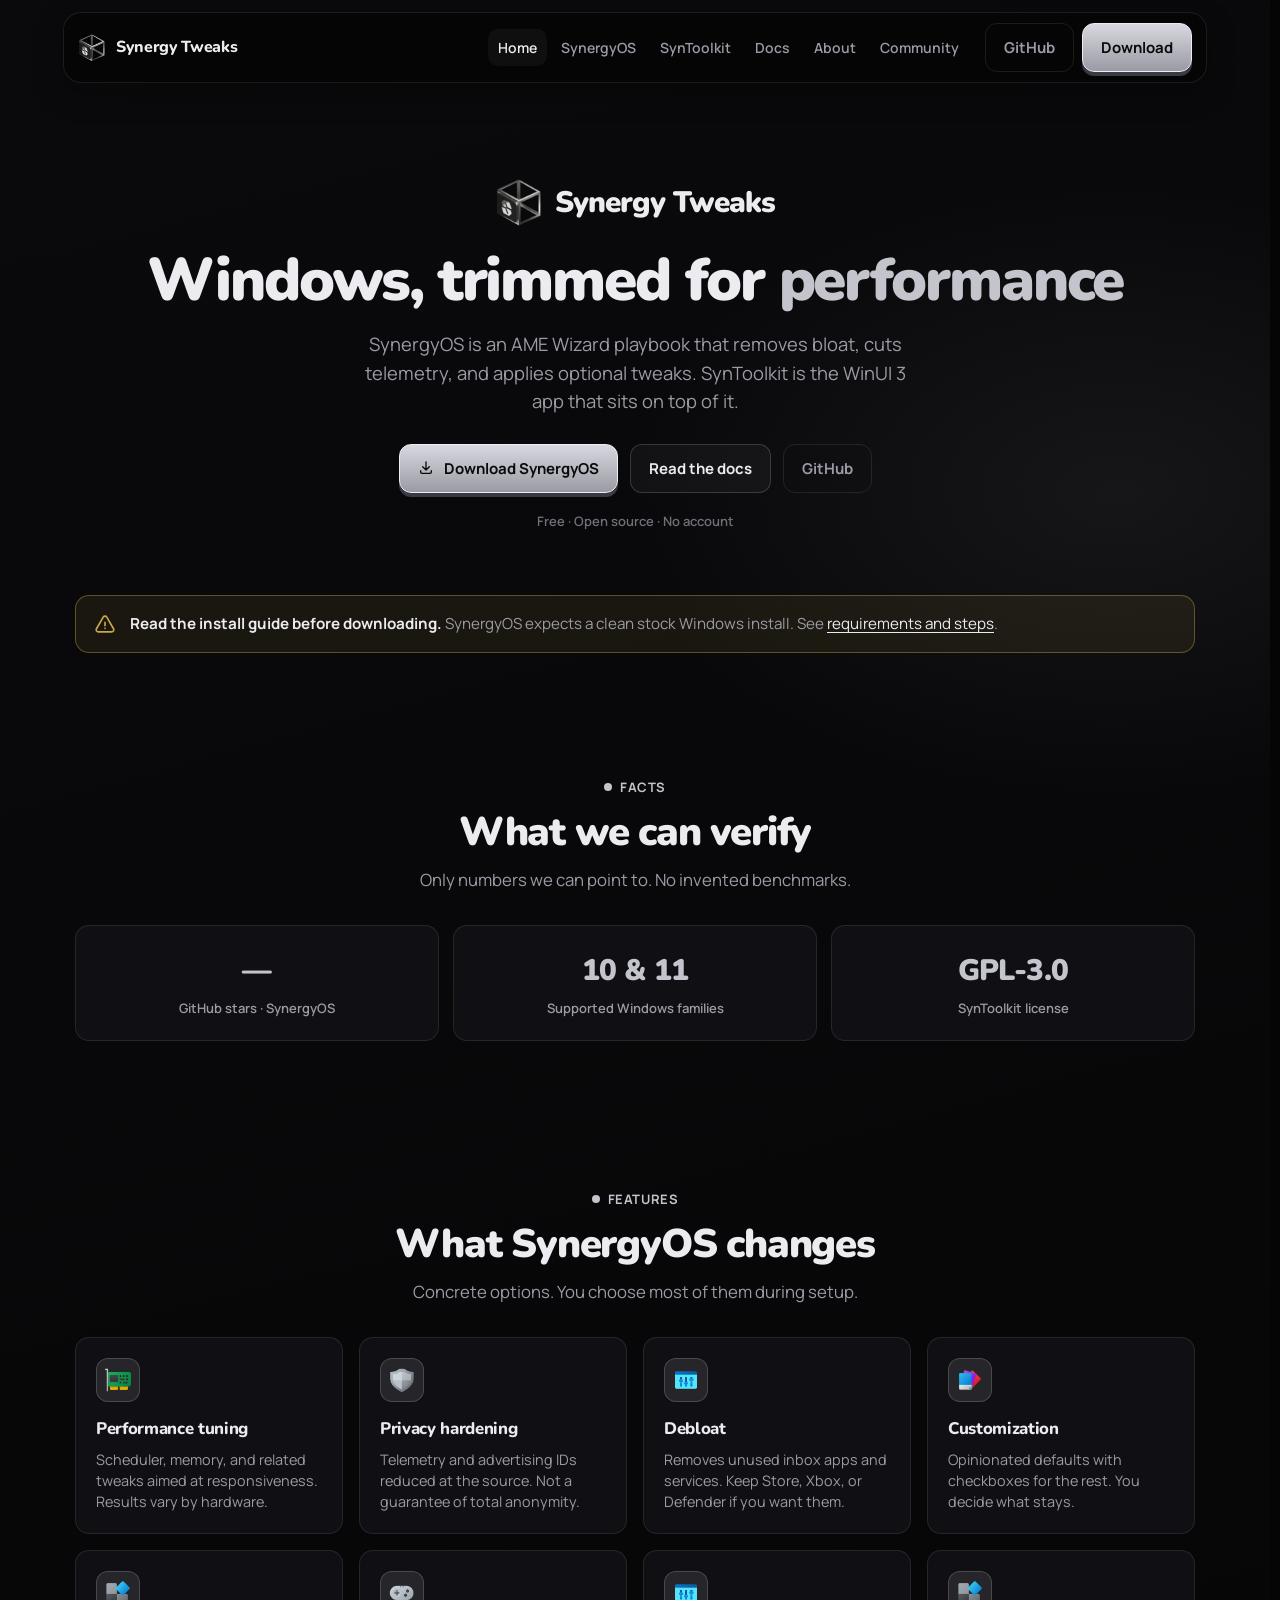
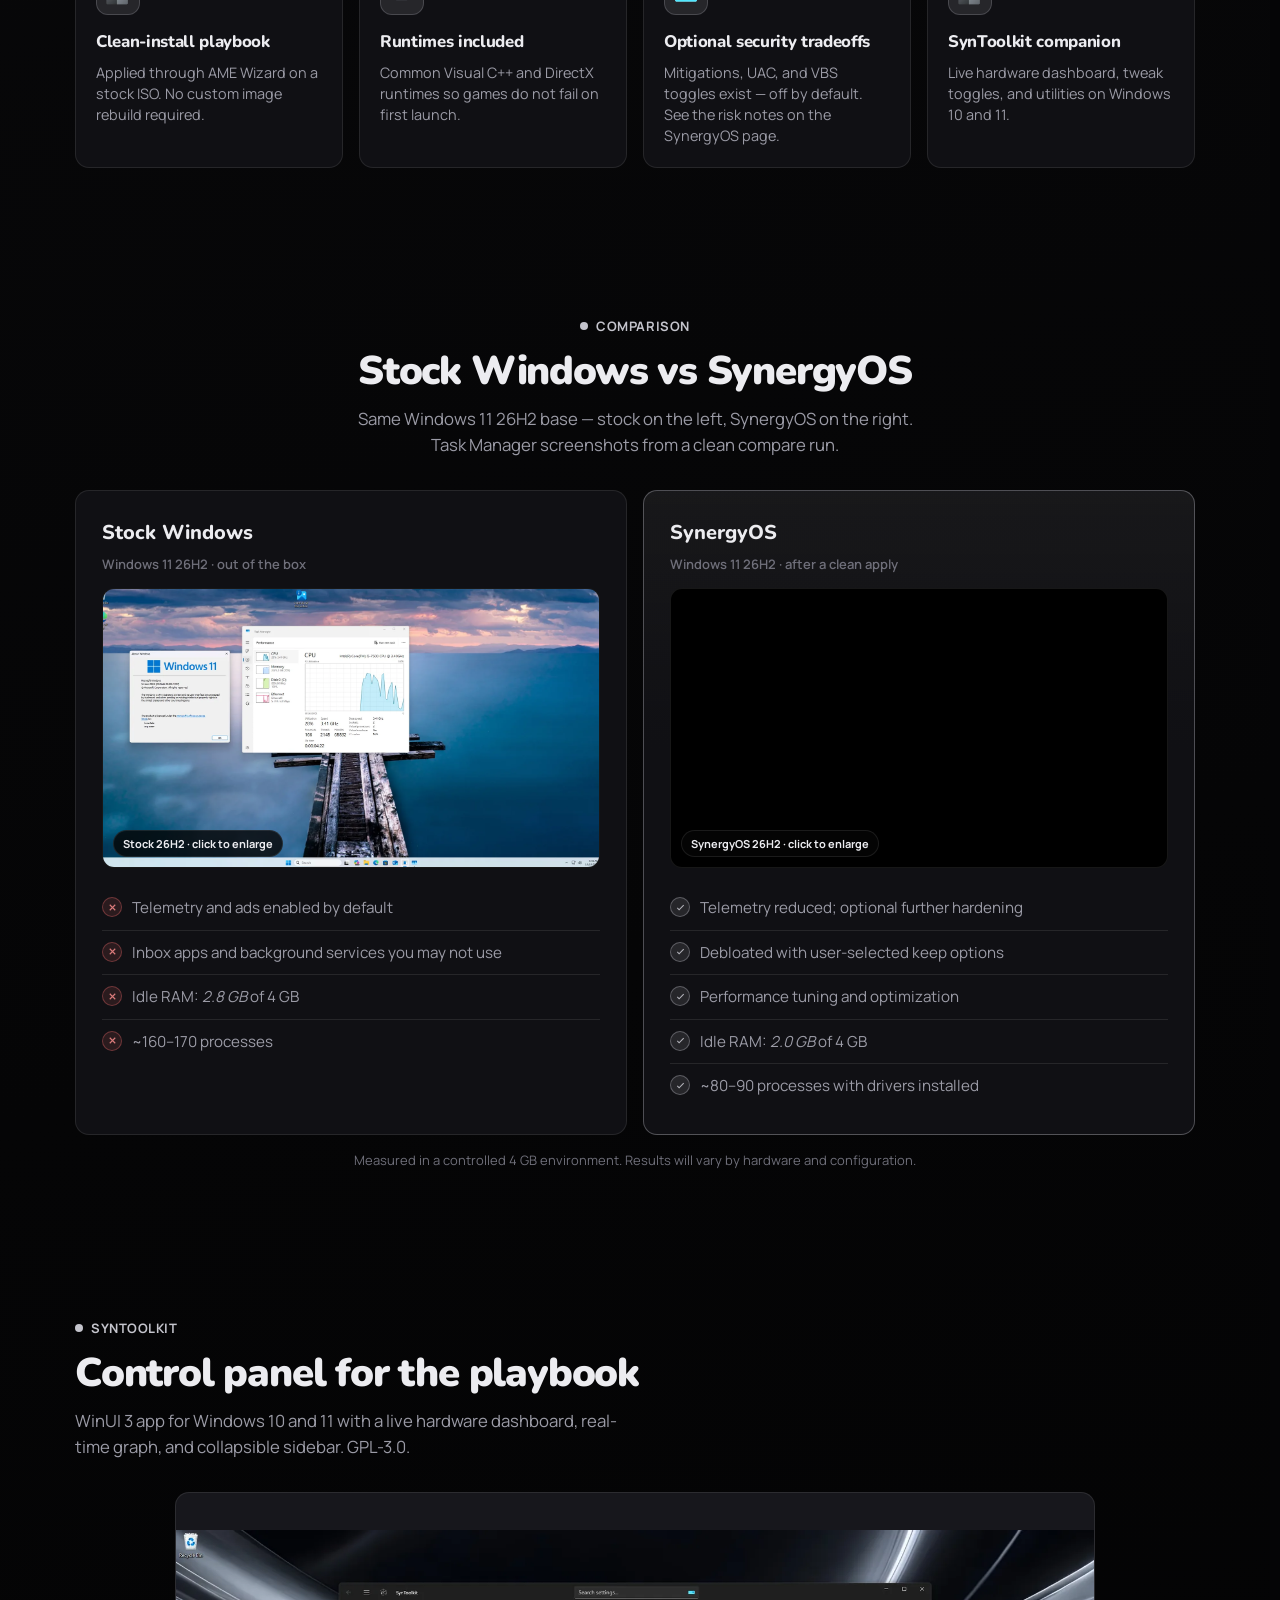
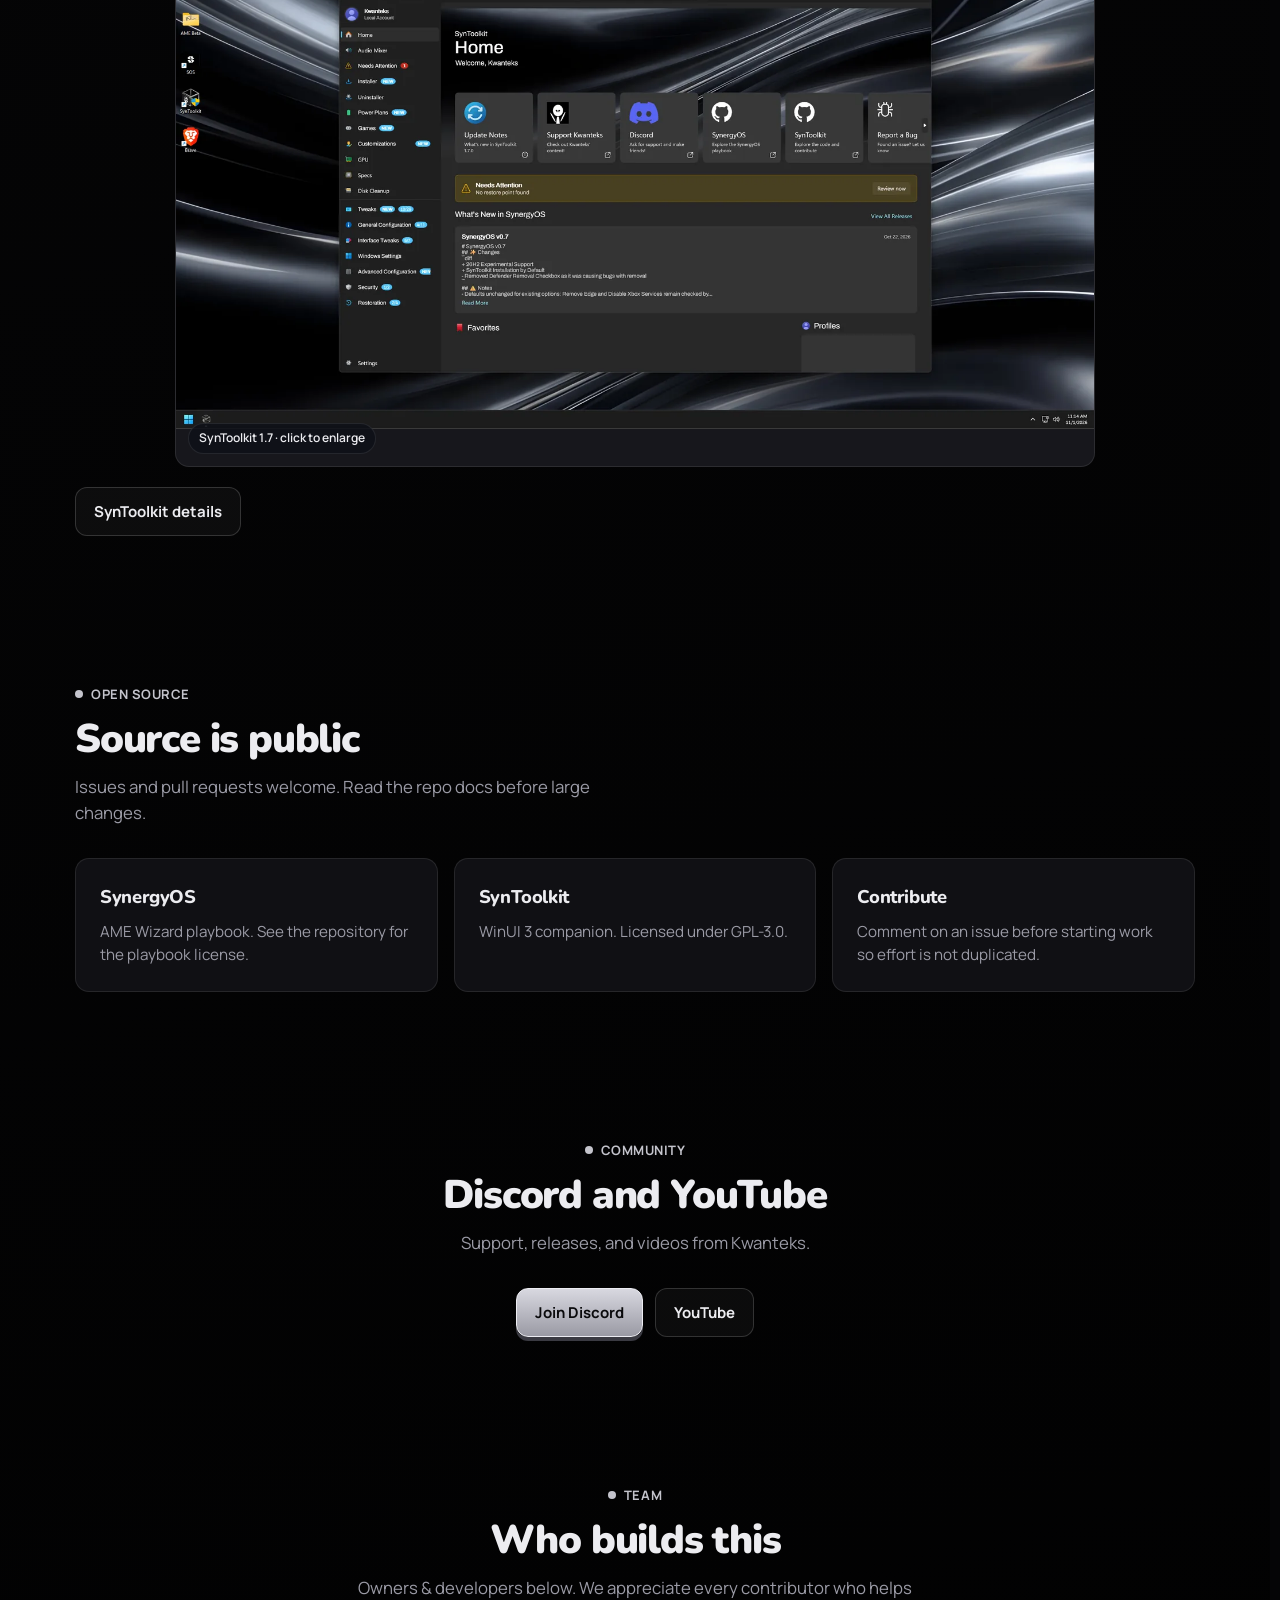
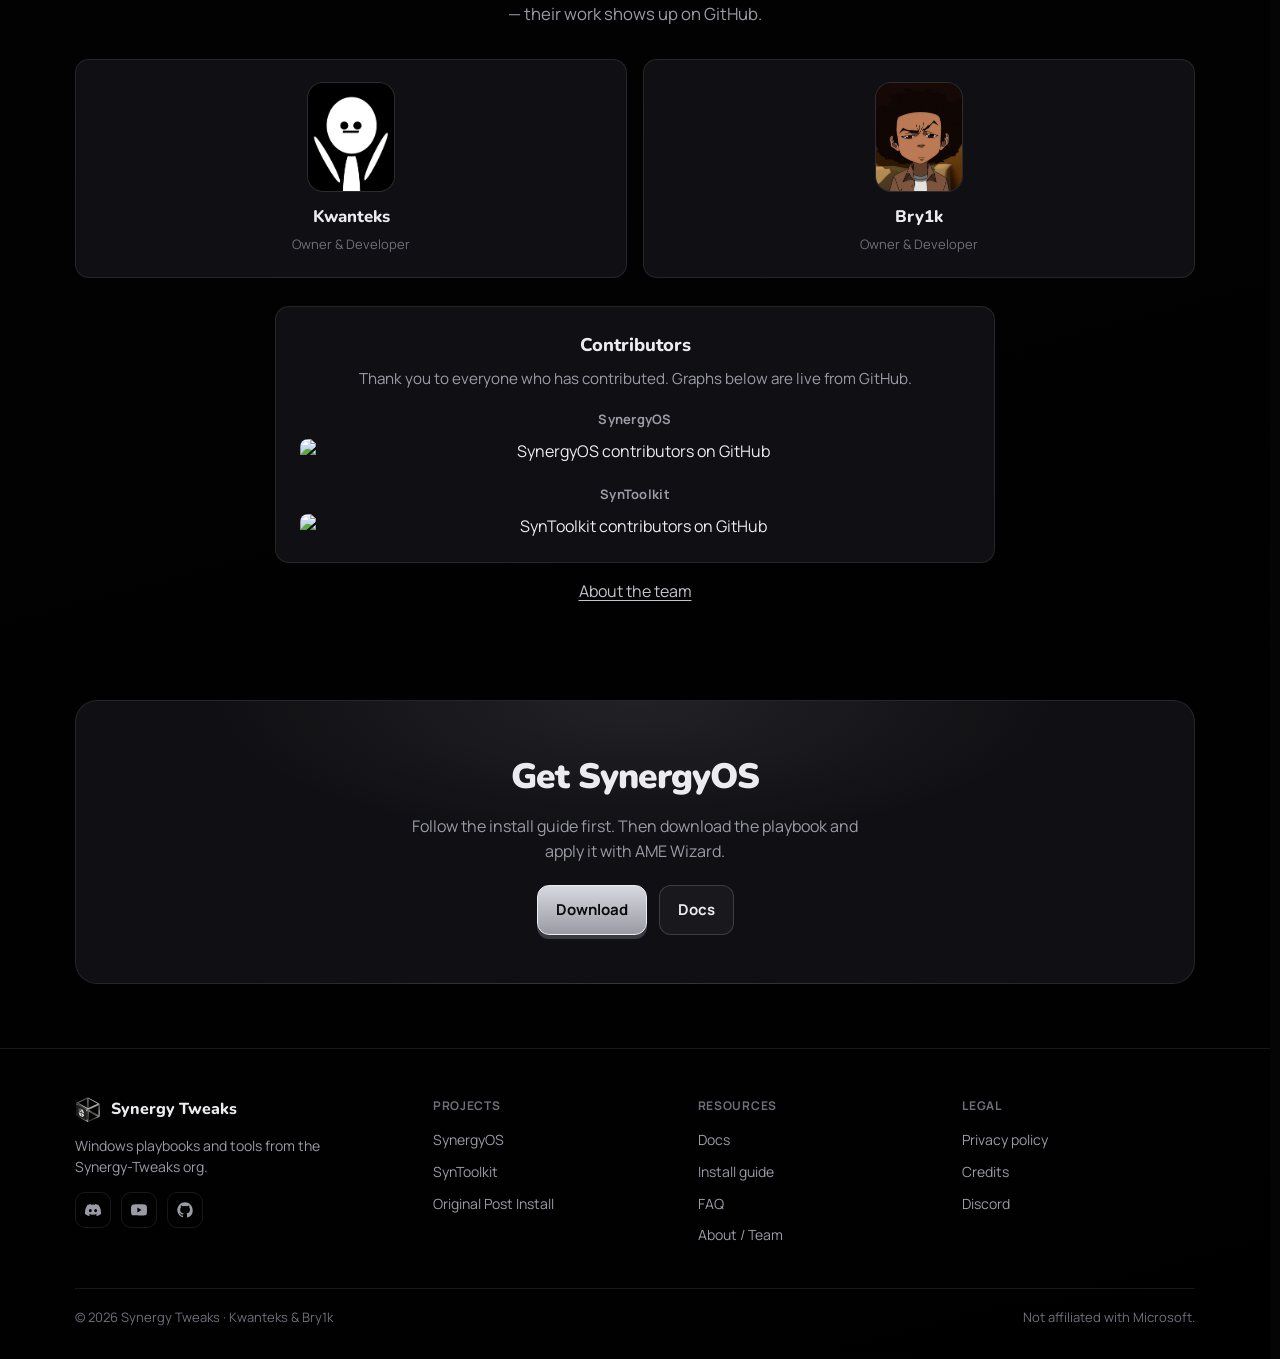
==== commit 12ed46d3: "Revert "redesign: replace the template layout with a spec sheet" This reverts commit 5efdc8b82fcfcce" ====
--- a/index.html
+++ b/index.html
@@ -23,8 +23,9 @@
 
 <link rel="icon" href="images/logo-sm.webp" type="image/webp">
 <link rel="apple-touch-icon" href="images/logo.webp">
+<link rel="preload" href="fonts/nunito-latin.woff2" as="font" type="font/woff2" crossorigin>
 <link rel="preload" href="fonts/manrope-400.woff2" as="font" type="font/woff2" crossorigin>
-<link rel="stylesheet" href="styles.css?v=27">
+<link rel="stylesheet" href="styles.css?v=20">
 <script src="js/config.js"></script>
 </head>
 <body>
@@ -65,37 +66,32 @@
 
 <main id="main">
   <section class="hero wrap">
-    <div class="hero-copy">
-      <p class="eyebrow">Windows playbook</p>
-      <h1>Windows, trimmed for <em>performance</em></h1>
-      <p class="hero-sub">SynergyOS is an AME Wizard playbook that removes bloat, cuts telemetry, and applies optional tweaks. SynToolkit is the WinUI 3 app that sits on top of it.</p>
-      <div class="hero-actions">
-        <a class="btn btn-primary" href="https://github.com/Synergy-Tweaks/SynergyOS/releases/latest" data-repo="SynergyOS" data-ext=".apbx">
-          <svg fill="none" stroke="currentColor" viewBox="0 0 24 24" aria-hidden="true"><path stroke-linecap="round" stroke-linejoin="round" stroke-width="2" d="M4 16v2a2 2 0 002 2h12a2 2 0 002-2v-2M7 10l5 5 5-5M12 15V3"/></svg>
-          Download SynergyOS
-        </a>
-        <a class="btn btn-secondary" href="docs.html">Read the docs</a>
-      </div>
-      <p class="hero-meta">Free · Open source · No account<span class="hero-downloads"> · <span data-release="SynergyOS" data-field="downloads">0</span> downloads</span></p>
-    </div>
-    <figure class="hero-figure">
-      <button type="button" class="shot lightbox-trigger" data-lightbox-src="images/screenshots/syntoolkit-1.7.webp" data-lightbox-caption="SynToolkit 1.7" aria-label="Enlarge SynToolkit 1.7 screenshot">
-        <img src="images/screenshots/syntoolkit-1.7.webp" alt="SynToolkit 1.7 dashboard with live hardware graph" width="1600" height="869" decoding="async">
-        <span class="shot-label">SynToolkit 1.7</span>
-      </button>
-      <figcaption>The companion app: live hardware readout, tweak toggles, profiles.</figcaption>
-    </figure>
-  </section>
-
-  <div class="wrap">
+    <div class="hero-brand">
+      <img src="images/logo.webp" alt="" width="256" height="256" decoding="async">
+      Synergy Tweaks
+    </div>
+    <h1>Windows, trimmed for <em>performance</em></h1>
+    <p class="hero-sub">SynergyOS is an AME Wizard playbook that removes bloat, cuts telemetry, and applies optional tweaks. SynToolkit is the WinUI 3 app that sits on top of it.</p>
+    <div class="hero-actions">
+      <a class="btn btn-primary" href="https://github.com/Synergy-Tweaks/SynergyOS/releases/latest" data-repo="SynergyOS" data-ext=".apbx">
+        <svg fill="none" stroke="currentColor" viewBox="0 0 24 24" aria-hidden="true"><path stroke-linecap="round" stroke-linejoin="round" stroke-width="2" d="M4 16v2a2 2 0 002 2h12a2 2 0 002-2v-2M7 10l5 5 5-5M12 15V3"/></svg>
+        Download SynergyOS
+      </a>
+      <a class="btn btn-secondary" href="docs.html">Read the docs</a>
+      <a class="btn btn-ghost" href="https://github.com/Synergy-Tweaks" data-link="org" target="_blank" rel="noopener noreferrer">GitHub</a>
+    </div>
+    <p class="hero-meta">Free · Open source · No account<span class="hero-downloads"> · <span data-release="SynergyOS" data-field="downloads">0</span> downloads</span></p>
+  </section>
+
+  <div class="wrap" style="margin-bottom:48px">
     <div class="notice">
-      <svg width="20" height="20" fill="none" stroke="currentColor" viewBox="0 0 24 24" stroke-width="1.8" aria-hidden="true"><path stroke-linecap="round" stroke-linejoin="round" d="M12 9v3.75m-9.303 3.376c-.866 1.5.217 3.374 1.948 3.374h14.71c1.73 0 2.813-1.874 1.948-3.374L13.949 3.378c-.866-1.5-3.032-1.5-3.898 0L2.697 16.126zM12 15.75h.008v.008H12v-.008z"/></svg>
-      <div><strong>Read the install guide before downloading.</strong> SynergyOS expects a clean stock Windows install. See <a href="synergyos.html#install">requirements and steps</a>.</div>
+      <svg width="22" height="22" fill="none" stroke="currentColor" viewBox="0 0 24 24" stroke-width="1.8" aria-hidden="true"><path stroke-linecap="round" stroke-linejoin="round" d="M12 9v3.75m-9.303 3.376c-.866 1.5.217 3.374 1.948 3.374h14.71c1.73 0 2.813-1.874 1.948-3.374L13.949 3.378c-.866-1.5-3.032-1.5-3.898 0L2.697 16.126zM12 15.75h.008v.008H12v-.008z"/></svg>
+      <div><strong>Read the install guide before downloading.</strong> SynergyOS expects a clean stock Windows install. See <a href="synergyos.html#install" style="color:var(--text);text-decoration:underline;text-underline-offset:3px">requirements and steps</a>.</div>
     </div>
   </div>
 
   <section class="section wrap reveal" id="stats" aria-labelledby="stats-title">
-    <div class="section-head">
+    <div class="section-head center">
       <div class="eyebrow">Facts</div>
       <h2 class="section-title" id="stats-title">What we can verify</h2>
       <p class="section-lede">Only numbers we can point to. No invented benchmarks.</p>
@@ -117,41 +113,49 @@
   </section>
 
   <section class="section wrap reveal" id="features" aria-labelledby="features-title">
-    <div class="section-head">
+    <div class="section-head center">
       <div class="eyebrow">Features</div>
       <h2 class="section-title" id="features-title">What SynergyOS changes</h2>
       <p class="section-lede">Concrete options. You choose most of them during setup.</p>
     </div>
-    <div class="feature-grid">
-      <article class="card">
+    <div class="feature-grid grid-4">
+      <article class="card">
+        <div class="card-icon"><img src="images/icons/performance.webp" alt="" width="96" height="96" loading="lazy" decoding="async"></div>
         <h3>Performance tuning</h3>
         <p>Scheduler, memory, and related tweaks aimed at responsiveness. Results vary by hardware.</p>
       </article>
       <article class="card">
+        <div class="card-icon"><img src="images/icons/privacy.webp" alt="" width="96" height="96" loading="lazy" decoding="async"></div>
         <h3>Privacy hardening</h3>
         <p>Telemetry and advertising IDs reduced at the source. Not a guarantee of total anonymity.</p>
       </article>
       <article class="card">
+        <div class="card-icon"><img src="images/icons/tweaks.webp" alt="" width="96" height="96" loading="lazy" decoding="async"></div>
         <h3>Debloat</h3>
         <p>Removes unused inbox apps and services. Keep Store, Xbox, or Defender if you want them.</p>
       </article>
       <article class="card">
+        <div class="card-icon"><img src="images/icons/appearance.webp" alt="" width="96" height="96" loading="lazy" decoding="async"></div>
         <h3>Customization</h3>
         <p>Opinionated defaults with checkboxes for the rest. You decide what stays.</p>
       </article>
       <article class="card">
+        <div class="card-icon"><img src="images/icons/apps.webp" alt="" width="96" height="96" loading="lazy" decoding="async"></div>
         <h3>Clean-install playbook</h3>
         <p>Applied through AME Wizard on a stock ISO. No custom image rebuild required.</p>
       </article>
       <article class="card">
+        <div class="card-icon"><img src="images/icons/games.webp" alt="" width="96" height="96" loading="lazy" decoding="async"></div>
         <h3>Runtimes included</h3>
         <p>Common Visual C++ and DirectX runtimes so games do not fail on first launch.</p>
       </article>
       <article class="card">
+        <div class="card-icon"><img src="images/icons/tweaks.webp" alt="" width="96" height="96" loading="lazy" decoding="async"></div>
         <h3>Optional security tradeoffs</h3>
         <p>Mitigations, UAC, and VBS toggles exist — off by default. See the risk notes on the SynergyOS page.</p>
       </article>
       <article class="card">
+        <div class="card-icon"><img src="images/icons/apps.webp" alt="" width="96" height="96" loading="lazy" decoding="async"></div>
         <h3>SynToolkit companion</h3>
         <p>Live hardware dashboard, tweak toggles, and utilities on Windows 10 and 11.</p>
       </article>
@@ -159,10 +163,10 @@
   </section>
 
   <section class="section wrap reveal" id="compare" aria-labelledby="compare-title">
-    <div class="section-head">
+    <div class="section-head center">
       <div class="eyebrow">Comparison</div>
       <h2 class="section-title" id="compare-title">Stock Windows vs SynergyOS</h2>
-      <p class="section-lede">Same Windows 11 26H2 base, same 4 GB machine. Task Manager on the left is stock; on the right, after a clean SynergyOS apply.</p>
+      <p class="section-lede">Same Windows 11 26H2 base — stock on the left, SynergyOS on the right. Task Manager screenshots from a clean compare run.</p>
     </div>
     <div class="compare">
       <div class="compare-col">
@@ -170,56 +174,32 @@
         <div class="compare-sub">Windows 11 26H2 · out of the box</div>
         <button type="button" class="compare-shot lightbox-trigger" data-lightbox-src="images/screenshots/stock-26h2.webp" data-lightbox-caption="Stock Windows 11 26H2" aria-label="Enlarge Stock 26H2 screenshot">
           <img src="images/screenshots/stock-26h2.webp" alt="Task Manager on stock Windows 11 26H2 using about 2.8 GB of 4 GB RAM with roughly 160 to 170 processes" width="1600" height="863" loading="lazy" decoding="async">
-          <span class="compare-shot-label">Stock 26H2 · enlarge</span>
+          <span class="compare-shot-label">Stock 26H2 · click to enlarge</span>
         </button>
+        <ul class="compare-list">
+          <li><span class="mark bad" aria-hidden="true"><svg viewBox="0 0 24 24" fill="none" stroke="currentColor"><path d="M6 6l12 12M6 18L18 6"/></svg></span> Telemetry and ads enabled by default</li>
+          <li><span class="mark bad" aria-hidden="true"><svg viewBox="0 0 24 24" fill="none" stroke="currentColor"><path d="M6 6l12 12M6 18L18 6"/></svg></span> Inbox apps and background services you may not use</li>
+          <li><span class="mark bad" aria-hidden="true"><svg viewBox="0 0 24 24" fill="none" stroke="currentColor"><path d="M6 6l12 12M6 18L18 6"/></svg></span> <span>Idle RAM: <em>2.8 GB</em> of 4 GB</span></li>
+          <li><span class="mark bad" aria-hidden="true"><svg viewBox="0 0 24 24" fill="none" stroke="currentColor"><path d="M6 6l12 12M6 18L18 6"/></svg></span> <span>~160–170 processes</span></li>
+        </ul>
       </div>
       <div class="compare-col synergy">
         <h3>SynergyOS</h3>
         <div class="compare-sub">Windows 11 26H2 · after a clean apply</div>
         <button type="button" class="compare-shot lightbox-trigger" data-lightbox-src="images/screenshots/synergyos-26h2.webp" data-lightbox-caption="SynergyOS on Windows 11 26H2" aria-label="Enlarge SynergyOS 26H2 screenshot">
           <img src="images/screenshots/synergyos-26h2.webp" alt="Task Manager on SynergyOS 26H2 using about 2.0 GB of 4 GB RAM with roughly 80 to 90 processes and drivers installed" width="1600" height="871" loading="lazy" decoding="async">
-          <span class="compare-shot-label">SynergyOS 26H2 · enlarge</span>
+          <span class="compare-shot-label">SynergyOS 26H2 · click to enlarge</span>
         </button>
-      </div>
-    </div>
-    <table class="compare-table">
-      <caption>Measured in a controlled 4 GB environment · Windows 11 26H2</caption>
-      <thead>
-        <tr>
-          <th scope="col">Measure</th>
-          <th scope="col">Stock Windows</th>
-          <th scope="col">SynergyOS</th>
-        </tr>
-      </thead>
-      <tbody>
-        <tr>
-          <th scope="row">Telemetry and ads</th>
-          <td>Enabled by default</td>
-          <td>Reduced; optional further hardening</td>
-        </tr>
-        <tr>
-          <th scope="row">Inbox apps and services</th>
-          <td>Installed whether or not you use them</td>
-          <td>Debloated, with user-selected keep options</td>
-        </tr>
-        <tr>
-          <th scope="row">Performance tuning</th>
-          <td>Windows defaults</td>
-          <td>Scheduler and memory tweaks</td>
-        </tr>
-        <tr>
-          <th scope="row">Idle RAM</th>
-          <td class="num">2.8 GB of 4 GB</td>
-          <td class="num">2.0 GB of 4 GB</td>
-        </tr>
-        <tr>
-          <th scope="row">Processes</th>
-          <td class="num">~160–170</td>
-          <td class="num">~80–90 with drivers installed</td>
-        </tr>
-      </tbody>
-    </table>
-    <p class="compare-footnote">Results vary by hardware and configuration. Idle means ten minutes after login, nothing open.</p>
+        <ul class="compare-list">
+          <li><span class="mark good" aria-hidden="true"><svg viewBox="0 0 24 24" fill="none" stroke="currentColor"><path d="M5 13l4 4L19 7"/></svg></span> Telemetry reduced; optional further hardening</li>
+          <li><span class="mark good" aria-hidden="true"><svg viewBox="0 0 24 24" fill="none" stroke="currentColor"><path d="M5 13l4 4L19 7"/></svg></span> Debloated with user-selected keep options</li>
+          <li><span class="mark good" aria-hidden="true"><svg viewBox="0 0 24 24" fill="none" stroke="currentColor"><path d="M5 13l4 4L19 7"/></svg></span> Performance tuning and optimization</li>
+          <li><span class="mark good" aria-hidden="true"><svg viewBox="0 0 24 24" fill="none" stroke="currentColor"><path d="M5 13l4 4L19 7"/></svg></span> <span>Idle RAM: <em>2.0 GB</em> of 4 GB</span></li>
+          <li><span class="mark good" aria-hidden="true"><svg viewBox="0 0 24 24" fill="none" stroke="currentColor"><path d="M5 13l4 4L19 7"/></svg></span> <span>~80–90 processes with drivers installed</span></li>
+        </ul>
+      </div>
+    </div>
+    <p class="compare-footnote">Measured in a controlled 4 GB environment. Results will vary by hardware and configuration.</p>
   </section>
 
   <section class="section wrap reveal" id="syntoolkit" aria-labelledby="toolkit-title">
@@ -228,21 +208,13 @@
       <h2 class="section-title" id="toolkit-title">Control panel for the playbook</h2>
       <p class="section-lede">WinUI 3 app for Windows 10 and 11 with a live hardware dashboard, real-time graph, and collapsible sidebar. GPL-3.0.</p>
     </div>
-    <div class="rows">
-      <div>
-        <h3>Live hardware</h3>
-        <p>CPU, memory, GPU, and disk read straight from the system with a rolling graph — no background service.</p>
-      </div>
-      <div>
-        <h3>Tweak toggles</h3>
-        <p>Switch the playbook's options on or off after install instead of re-running AME Wizard.</p>
-      </div>
-      <div>
-        <h3>Profiles and updates</h3>
-        <p>Save a set of choices, apply it to another machine, and see what changed between SynergyOS builds.</p>
-      </div>
-    </div>
-    <p class="section-actions"><a class="btn btn-secondary" href="syntoolkit.html">SynToolkit details</a></p>
+    <div class="shots single">
+      <button type="button" class="shot lightbox-trigger" data-lightbox-src="images/screenshots/syntoolkit-1.7.webp" data-lightbox-caption="SynToolkit 1.7" aria-label="Enlarge SynToolkit 1.7 screenshot">
+        <img src="images/screenshots/syntoolkit-1.7.webp" alt="SynToolkit 1.7 dashboard with live hardware graph" width="1600" height="869" loading="lazy" decoding="async">
+        <span class="shot-label">SynToolkit 1.7 · click to enlarge</span>
+      </button>
+    </div>
+    <p style="margin-top:20px"><a class="btn btn-secondary" href="syntoolkit.html">SynToolkit details</a></p>
   </section>
 
   <section class="section wrap reveal" id="opensource" aria-labelledby="oss-title">
@@ -251,16 +223,16 @@
       <h2 class="section-title" id="oss-title">Source is public</h2>
       <p class="section-lede">Issues and pull requests welcome. Read the repo docs before large changes.</p>
     </div>
-    <div class="rows">
-      <a href="https://github.com/Synergy-Tweaks/SynergyOS" data-link="synergyos" target="_blank" rel="noopener noreferrer">
+    <div class="grid-3">
+      <a class="card" href="https://github.com/Synergy-Tweaks/SynergyOS" data-link="synergyos" target="_blank" rel="noopener noreferrer">
         <h3>SynergyOS</h3>
-        <p>The playbook itself. See the repository for its license.</p>
+        <p>AME Wizard playbook. See the repository for the playbook license.</p>
       </a>
-      <a href="https://github.com/Synergy-Tweaks/SynToolkit" data-link="syntoolkit" target="_blank" rel="noopener noreferrer">
+      <a class="card" href="https://github.com/Synergy-Tweaks/SynToolkit" data-link="syntoolkit" target="_blank" rel="noopener noreferrer">
         <h3>SynToolkit</h3>
-        <p>WinUI 3 companion app. GPL-3.0.</p>
+        <p>WinUI 3 companion. Licensed under GPL-3.0.</p>
       </a>
-      <a href="https://github.com/Synergy-Tweaks" data-link="org" target="_blank" rel="noopener noreferrer">
+      <a class="card" href="https://github.com/Synergy-Tweaks" data-link="org" target="_blank" rel="noopener noreferrer">
         <h3>Contribute</h3>
         <p>Comment on an issue before starting work so effort is not duplicated.</p>
       </a>
@@ -268,37 +240,33 @@
   </section>
 
   <section class="section wrap reveal" id="community" aria-labelledby="community-title">
-    <div class="section-head">
+    <div class="section-head center">
       <div class="eyebrow">Community</div>
       <h2 class="section-title" id="community-title">Discord and YouTube</h2>
       <p class="section-lede">Support, releases, and videos from Kwanteks.</p>
     </div>
-    <div class="cta-actions">
+    <div class="cta-actions" style="justify-content:center">
       <a class="btn btn-primary" href="https://dsc.gg/kwanteks" data-link="discord" target="_blank" rel="noopener noreferrer">Join Discord</a>
       <a class="btn btn-secondary" href="https://www.youtube.com/@kwanteks" data-link="youtube" target="_blank" rel="noopener noreferrer">YouTube</a>
     </div>
   </section>
 
   <section class="section wrap reveal" id="team" aria-labelledby="team-title">
-    <div class="section-head">
+    <div class="section-head center">
       <div class="eyebrow">Team</div>
       <h2 class="section-title" id="team-title">Who builds this</h2>
       <p class="section-lede">Owners &amp; developers below. We appreciate every contributor who helps — their work shows up on GitHub.</p>
     </div>
-    <div class="grid-2">
+    <div class="grid-2" style="margin-bottom:28px">
       <article class="person">
         <div class="avatar"><img src="images/profiles/Kwanteks.png" alt="Kwanteks" width="1080" height="1080" loading="lazy" decoding="async"></div>
-        <div>
-          <h3>Kwanteks</h3>
-          <p>Owner &amp; Developer</p>
-        </div>
+        <h3>Kwanteks</h3>
+        <p>Owner &amp; Developer</p>
       </article>
       <article class="person">
         <div class="avatar"><img src="images/profiles/Bry1k.webp" alt="Bry1k" width="685" height="1024" loading="lazy" decoding="async"></div>
-        <div>
-          <h3>Bry1k</h3>
-          <p>Owner &amp; Developer</p>
-        </div>
+        <h3>Bry1k</h3>
+        <p>Owner &amp; Developer</p>
       </article>
     </div>
     <div class="contributors">
@@ -315,7 +283,7 @@
         </a>
       </div>
     </div>
-    <p class="section-foot"><a href="about.html">About the team</a></p>
+    <p style="text-align:center;margin-top:16px"><a href="about.html" style="color:var(--accent);text-decoration:underline;text-underline-offset:3px">About the team</a></p>
   </section>
 
   <div class="wrap">
--- a/styles.css
+++ b/styles.css
@@ -17,9 +17,9 @@
   --good: #b0b0b8;
   --focus: #d0d0d8;
 
-  --radius-sm: 6px;
-  --radius: 12px;
-  --radius-lg: 16px;
+  --radius-sm: 8px;
+  --radius: 14px;
+  --radius-lg: 22px;
 
   --space-1: 4px;
   --space-2: 8px;
@@ -32,13 +32,18 @@
   --space-9: 96px;
 
   --shadow: 0 18px 40px rgba(0, 0, 0, 0.35);
-  --font-display: 'Manrope', system-ui, sans-serif;
+  --font-display: 'Nunito', 'Manrope', system-ui, sans-serif;
   --font-body: 'Manrope', system-ui, sans-serif;
   --font-mono: ui-monospace, SFMono-Regular, Menlo, Consolas, monospace;
-  --mono-label: 11px;
   --max: 1120px;
   --nav-h: 72px;
-  --ease: cubic-bezier(0.22, 1, 0.36, 1);
+}
+
+@font-face {
+  font-family: 'Nunito';
+  src: url('fonts/nunito-latin.woff2') format('woff2');
+  font-weight: 200 1000;
+  font-display: swap;
 }
 
 @font-face {
@@ -65,13 +70,17 @@
   font-weight: 400;
   line-height: 1.55;
   -webkit-font-smoothing: antialiased;
-  background: var(--bg);
+  background:
+    radial-gradient(1000px 520px at 15% -10%, rgba(120, 120, 128, 0.18), transparent 58%),
+    radial-gradient(900px 560px at 88% 8%, rgba(70, 70, 78, 0.22), transparent 55%),
+    radial-gradient(700px 480px at 50% 110%, rgba(90, 90, 98, 0.12), transparent 60%),
+    linear-gradient(165deg, #0a0a0c 0%, #050506 42%, #000000 100%),
+    var(--bg);
 }
 
 img { max-width: 100%; display: block; height: auto; }
 a { color: inherit; text-decoration: none; }
 ul, ol { list-style: none; }
-strong, b { font-weight: 600; }
 button { font: inherit; color: inherit; background: none; border: 0; cursor: pointer; }
 code {
   font-family: var(--font-mono);
@@ -95,9 +104,9 @@
   z-index: 400;
   padding: 10px 14px;
   border-radius: var(--radius-sm);
-  background: var(--text);
+  background: linear-gradient(135deg, #e8e8ec, #9a9aa4);
   color: #0a0a0c;
-  font-weight: 600;
+  font-weight: 700;
 }
 .skip-link:focus { top: 12px; }
 
@@ -120,9 +129,9 @@
   gap: 16px;
   width: min(100% - 24px, calc(var(--max) + 24px));
   margin: 0 auto;
-  padding: 8px 12px;
-  border: 1px solid var(--line);
-  border-radius: var(--radius);
+  padding: 10px 14px;
+  border: 1px solid var(--line);
+  border-radius: 18px;
   background: rgba(5, 5, 6, 0.88);
   backdrop-filter: blur(14px);
   -webkit-backdrop-filter: blur(14px);
@@ -139,9 +148,9 @@
   align-items: center;
   gap: 10px;
   font-family: var(--font-display);
-  font-weight: 600;
-  font-size: 15px;
-  letter-spacing: -0.01em;
+  font-weight: 800;
+  font-size: 16px;
+  letter-spacing: -0.02em;
   margin-right: auto;
 }
 .nav-brand img { width: 28px; height: 28px; }
@@ -153,11 +162,11 @@
   gap: 4px;
 }
 .nav-links a {
-  padding: 7px 10px;
-  border-radius: var(--radius-sm);
+  padding: 8px 10px;
+  border-radius: 10px;
   color: var(--text-dim);
   font-size: 14px;
-  font-weight: 500;
+  font-weight: 600;
 }
 .nav-links a:hover,
 .nav-links a[aria-current="page"] { color: var(--text); background: rgba(255,255,255,0.04); }
@@ -173,8 +182,8 @@
   list-style: none;
   padding: 8px 12px;
   border: 1px solid var(--line-strong);
-  border-radius: var(--radius-sm);
-  font-weight: 500;
+  border-radius: 10px;
+  font-weight: 600;
   font-size: 14px;
   cursor: pointer;
 }
@@ -206,29 +215,32 @@
   display: inline-flex;
   align-items: center;
   justify-content: center;
-  gap: 9px;
-  min-height: 44px;
-  padding: 11px 18px;
-  border-radius: var(--radius-sm);
-  font-weight: 600;
-  font-size: 14px;
+  gap: 10px;
+  padding: 12px 18px;
+  border-radius: 12px;
+  font-weight: 700;
+  font-size: 15px;
   border: 1px solid transparent;
-  transition: background 0.15s var(--ease), border-color 0.15s var(--ease), color 0.15s var(--ease);
+  transition: background 0.18s, border-color 0.18s, transform 0.18s, box-shadow 0.18s;
 }
 .btn svg { width: 16px; height: 16px; flex-shrink: 0; }
 .btn-primary {
-  background: #e4e4ea;
-  border-color: #e4e4ea;
+  background: linear-gradient(180deg, #d8d8e0 0%, #9a9aa4 100%);
+  border-color: #ececf2;
   color: #0a0a0c;
-}
-.btn-primary:hover { background: #f4f4f8; border-color: #f4f4f8; }
-.btn-primary:active { background: #cfcfd6; border-color: #cfcfd6; }
+  box-shadow: 0 4px 0 #3a3a42;
+}
+.btn-primary:hover {
+  background: linear-gradient(180deg, #ececf2 0%, #b0b0b8 100%);
+  transform: translateY(-1px);
+}
+.btn-primary:active { transform: translateY(2px); box-shadow: 0 1px 0 #3a3a42; }
 .btn-secondary {
-  background: var(--bg-soft);
+  background: rgba(255, 255, 255, 0.04);
   border-color: var(--line-strong);
   color: var(--text);
 }
-.btn-secondary:hover { background: #1e1e24; }
+.btn-secondary:hover { background: rgba(255, 255, 255, 0.08); }
 .btn-ghost {
   background: transparent;
   border-color: var(--line);
@@ -242,14 +254,13 @@
   display: inline-flex;
   align-items: center;
   gap: 8px;
-  padding: 5px 9px;
-  border-radius: var(--radius-sm);
+  padding: 7px 12px;
+  border-radius: 999px;
   border: 1px solid var(--line-strong);
   background: rgba(255, 255, 255, 0.03);
   color: var(--text-dim);
-  font-family: var(--font-mono);
-  font-size: 12px;
-  font-weight: 500;
+  font-size: 13px;
+  font-weight: 600;
 }
 .badge-accent {
   border-color: rgba(196, 196, 204, 0.35);
@@ -266,106 +277,113 @@
   margin-bottom: var(--space-6);
 }
 .section-head.center {
-  max-width: none;
+  margin-inline: auto;
+  text-align: center;
 }
 .eyebrow {
-  display: block;
-  margin-bottom: 10px;
-  color: var(--text-faint);
-  font-family: var(--font-mono);
-  font-size: var(--mono-label);
-  font-weight: 500;
-  letter-spacing: 0.02em;
+  display: inline-flex;
+  align-items: center;
+  gap: 8px;
+  margin-bottom: 12px;
+  color: var(--accent);
+  font-size: 13px;
+  font-weight: 700;
+  letter-spacing: 0.04em;
+  text-transform: uppercase;
+}
+.eyebrow::before {
+  content: '';
+  width: 8px;
+  height: 8px;
+  border-radius: 50%;
+  background: var(--accent);
 }
 .section-title {
   font-family: var(--font-display);
-  font-weight: 600;
-  font-size: clamp(1.5rem, 2.6vw, 1.95rem);
-  letter-spacing: -0.015em;
-  line-height: 1.2;
+  font-weight: 900;
+  font-size: clamp(1.75rem, 3.4vw, 2.5rem);
+  letter-spacing: -0.03em;
+  line-height: 1.15;
   text-wrap: balance;
-  margin-bottom: 10px;
+  margin-bottom: 12px;
 }
 .section-lede {
   color: var(--text-dim);
-  font-size: 0.95rem;
-  max-width: 620px;
-}
+  font-size: 1.05rem;
+  max-width: 560px;
+}
+.section-head.center .section-lede { margin-inline: auto; }
 
 /* ---------- Hero ---------- */
 .hero {
-  display: grid;
-  grid-template-columns: minmax(0, 1fr) minmax(0, 1.05fr);
-  gap: clamp(32px, 4vw, 56px);
-  align-items: center;
-  padding: clamp(40px, 6vw, 72px) 0 56px;
-}
+  padding: clamp(48px, 8vw, 96px) 0 64px;
+  text-align: center;
+}
+.hero-brand {
+  display: inline-flex;
+  align-items: center;
+  gap: 12px;
+  margin-bottom: 22px;
+  font-family: var(--font-display);
+  font-weight: 900;
+  font-size: clamp(1.4rem, 3vw, 1.85rem);
+  letter-spacing: -0.03em;
+}
+.hero-brand img { width: 48px; height: 48px; }
 .hero h1 {
   font-family: var(--font-display);
-  font-weight: 600;
-  font-size: clamp(2rem, 4.4vw, 3.1rem);
-  letter-spacing: -0.025em;
-  line-height: 1.08;
+  font-weight: 900;
+  font-size: clamp(2.2rem, 6vw, 3.75rem);
+  letter-spacing: -0.035em;
+  line-height: 1.05;
   text-wrap: balance;
-  margin-bottom: 16px;
+  margin-bottom: 18px;
 }
 .hero h1 em {
   font-style: normal;
   color: var(--accent);
 }
 .hero-sub {
-  max-width: 480px;
-  margin: 0 0 26px;
-  color: var(--text-dim);
-  font-size: 0.98rem;
+  max-width: 560px;
+  margin: 0 auto 28px;
+  color: var(--text-dim);
+  font-size: clamp(1rem, 1.5vw, 1.15rem);
 }
 .hero-actions {
   display: flex;
   flex-wrap: wrap;
-  gap: 10px;
-  margin-bottom: 16px;
+  gap: 12px;
+  justify-content: center;
+  margin-bottom: 18px;
 }
 .hero-meta {
   color: var(--text-faint);
-  font-family: var(--font-mono);
-  font-size: 12px;
-}
-.hero-figure {
-  position: relative;
-  margin: 0;
-}
-.hero-figure .shot {
-  aspect-ratio: 16 / 10;
-}
-.hero-figure figcaption {
-  margin-top: 10px;
-  color: var(--text-faint);
-  font-family: var(--font-mono);
-  font-size: 12px;
+  font-size: 13px;
+  font-weight: 600;
 }
 
 /* ---------- Stats ---------- */
 .stats {
   display: grid;
   grid-template-columns: repeat(3, 1fr);
-  border-top: 1px solid var(--line);
-  border-bottom: 1px solid var(--line);
+  gap: 14px;
 }
 .stat {
-  padding: 20px 24px;
-  border-left: 1px solid var(--line);
-}
-.stat:first-child { border-left: 0; padding-left: 0; }
+  padding: 22px 18px;
+  border: 1px solid var(--line);
+  border-radius: var(--radius);
+  background: var(--bg-elevated);
+  text-align: center;
+}
 .stat-value {
   font-family: var(--font-display);
-  font-weight: 600;
-  font-size: 1.5rem;
-  letter-spacing: -0.01em;
-  font-variant-numeric: tabular-nums;
-  color: var(--text);
-  margin-bottom: 2px;
-}
-.stat-label { color: var(--text-faint); font-size: 13px; }
+  font-weight: 900;
+  font-size: 1.85rem;
+  letter-spacing: -0.02em;
+  color: var(--accent);
+  margin-bottom: 4px;
+}
+.stat-label { color: var(--text-dim); font-size: 13px; font-weight: 600; }
 
 /* ---------- Cards / grids ---------- */
 .grid-2 { display: grid; grid-template-columns: repeat(2, 1fr); gap: 16px; }
@@ -380,31 +398,38 @@
 }
 .card h3 {
   font-family: var(--font-display);
-  font-weight: 600;
-  font-size: 1rem;
-  letter-spacing: -0.005em;
-  margin-bottom: 6px;
-}
-.card p { color: var(--text-dim); font-size: 0.9rem; }
-
-.feature-grid {
-  display: grid;
-  grid-template-columns: repeat(2, minmax(0, 1fr));
-  column-gap: 48px;
-}
-.feature-grid .card {
-  padding: 18px 0 20px;
-  border: 0;
-  border-top: 1px solid var(--line);
-  border-radius: 0;
-  background: none;
-}
-.feature-grid .card h3 {
-  font-size: 1rem;
-}
-.feature-grid .card p {
+  font-weight: 800;
+  font-size: 1.15rem;
+  letter-spacing: -0.02em;
+  margin-bottom: 8px;
+}
+.card p { color: var(--text-dim); font-size: 0.95rem; }
+.card-icon {
+  width: 44px;
+  height: 44px;
+  margin-bottom: 14px;
+  border-radius: 12px;
+  border: 1px solid rgba(196, 196, 204, 0.22);
+  background: var(--accent-soft);
+  display: grid;
+  place-items: center;
+}
+.card-icon img { width: 26px; height: 26px; }
+
+.feature-grid.grid-4 .card {
+  padding: 20px;
+}
+.feature-grid.grid-4 .card h3 {
+  font-size: 1.05rem;
+}
+.feature-grid.grid-4 .card p {
   font-size: 0.9rem;
-  line-height: 1.5;
+  line-height: 1.45;
+}
+.feature-grid .card:hover {
+  border-color: var(--line-strong);
+  transform: translateY(-2px);
+  transition: border-color 0.18s, transform 0.18s;
 }
 
 /* ---------- Compare ---------- */
@@ -414,27 +439,34 @@
   gap: 16px;
 }
 .compare-col {
-  min-width: 0;
+  padding: 26px;
+  border: 1px solid var(--line);
+  border-radius: var(--radius);
+  background: var(--bg-elevated);
+}
+.compare-col.synergy {
+  border-color: rgba(196, 196, 204, 0.35);
+  background: linear-gradient(180deg, rgba(160, 160, 170, 0.12), var(--bg-elevated) 40%);
 }
 .compare-col h3 {
   font-family: var(--font-display);
-  font-weight: 600;
-  font-size: 1rem;
-  margin-bottom: 4px;
+  font-weight: 800;
+  font-size: 1.25rem;
+  margin-bottom: 6px;
 }
 .compare-sub {
   color: var(--text-faint);
-  font-family: var(--font-mono);
-  font-size: 12px;
-  margin-bottom: 12px;
+  font-size: 13px;
+  font-weight: 600;
+  margin-bottom: 14px;
 }
 .compare-shot {
   position: relative;
   display: block;
   width: 100%;
-  margin: 0;
+  margin: 0 0 18px;
   padding: 0;
-  border-radius: var(--radius-sm);
+  border-radius: 12px;
   border: 1px solid var(--line);
   background: #000;
   overflow: hidden;
@@ -443,11 +475,12 @@
   font: inherit;
   color: inherit;
   text-align: left;
-  transition: border-color 0.18s var(--ease);
+  transition: border-color 0.18s, transform 0.18s;
 }
 .compare-shot:hover,
 .compare-shot:focus-visible {
   border-color: var(--line-strong);
+  transform: translateY(-2px);
 }
 .compare-shot img {
   width: 100%;
@@ -458,56 +491,45 @@
 }
 .compare-shot-label {
   position: absolute;
-  left: 8px;
-  bottom: 8px;
-  padding: 3px 7px;
-  border-radius: 4px;
-  background: rgba(5, 5, 6, 0.78);
-  font-family: var(--font-mono);
+  left: 10px;
+  bottom: 10px;
+  padding: 4px 9px;
+  border-radius: 999px;
+  background: rgba(5, 5, 6, 0.82);
+  border: 1px solid var(--line);
   font-size: 11px;
-  font-weight: 500;
-  color: var(--text-dim);
-}
-.compare-table {
-  width: 100%;
-  margin-top: 24px;
-  border-collapse: collapse;
-  font-size: 0.9rem;
-}
-.compare-table caption {
-  caption-side: top;
-  text-align: left;
-  padding-bottom: 8px;
-  color: var(--text-faint);
-  font-family: var(--font-mono);
-  font-size: 12px;
-}
-.compare-table th,
-.compare-table td {
-  padding: 11px 12px;
+  font-weight: 700;
+  color: var(--text);
+}
+.compare-list li {
+  display: flex;
+  gap: 10px;
+  align-items: flex-start;
+  padding: 10px 0;
   border-bottom: 1px solid var(--line);
-  text-align: left;
-  vertical-align: baseline;
-}
-.compare-table thead th {
-  color: var(--text-faint);
-  font-family: var(--font-mono);
-  font-size: 12px;
-  font-weight: 500;
-  border-bottom-color: var(--line-strong);
-}
-.compare-table tbody th {
-  color: var(--text-dim);
-  font-weight: 400;
-  width: 42%;
-}
-.compare-table tbody td {
-  color: var(--text);
-}
-.compare-table tbody td + td,
-.compare-table thead th + th { padding-left: 20px; }
-.compare-table .num {
-  font-variant-numeric: tabular-nums;
+  color: var(--text-dim);
+  font-size: 0.95rem;
+}
+.compare-list li:last-child { border-bottom: 0; }
+.mark {
+  width: 20px;
+  height: 20px;
+  border-radius: 50%;
+  flex-shrink: 0;
+  display: grid;
+  place-items: center;
+  margin-top: 1px;
+}
+.mark svg { width: 11px; height: 11px; stroke-width: 2.5; }
+.mark.bad {
+  background: rgba(239, 107, 107, 0.12);
+  border: 1px solid rgba(239, 107, 107, 0.35);
+  color: var(--danger);
+}
+.mark.good {
+  background: var(--accent-soft);
+  border: 1px solid rgba(196, 196, 204, 0.35);
+  color: var(--good);
 }
 .todo-note {
   margin-top: 14px;
@@ -517,13 +539,15 @@
   background: rgba(230, 184, 77, 0.08);
   color: var(--warn);
   font-size: 13px;
+  font-weight: 600;
 }
 .compare-footnote {
-  margin: 16px 0 0;
-  font-family: var(--font-mono);
-  font-size: 12px;
+  margin: 16px auto 0;
+  max-width: 52rem;
+  text-align: center;
+  font-size: 13px;
   color: var(--text-faint);
-  line-height: 1.5;
+  line-height: 1.45;
 }
 
 /* ---------- Screenshot slots ---------- */
@@ -538,7 +562,7 @@
   width: 100%;
   padding: 0;
   aspect-ratio: 16 / 10;
-  border-radius: var(--radius-sm);
+  border-radius: var(--radius);
   border: 1px solid var(--line);
   background: var(--bg-soft);
   overflow: hidden;
@@ -546,11 +570,12 @@
   font: inherit;
   color: inherit;
   text-align: left;
-  transition: border-color 0.18s var(--ease);
+  transition: border-color 0.18s, transform 0.18s;
 }
 .shot:hover,
 .shot:focus-visible {
   border-color: var(--line-strong);
+  transform: translateY(-2px);
 }
 .shot img {
   width: 100%;
@@ -572,53 +597,47 @@
 }
 .shot-label {
   position: absolute;
-  left: 8px;
-  bottom: 8px;
-  padding: 3px 7px;
-  border-radius: 4px;
-  background: rgba(5, 5, 6, 0.78);
-  font-family: var(--font-mono);
-  font-size: 11px;
-  font-weight: 500;
-  color: var(--text-dim);
-}
-
-/* ---------- Download block ---------- */
+  left: 12px;
+  bottom: 12px;
+  padding: 5px 10px;
+  border-radius: 999px;
+  background: rgba(14, 17, 24, 0.82);
+  border: 1px solid var(--line);
+  font-size: 12px;
+  font-weight: 600;
+}
+
+/* ---------- Download card ---------- */
 .download-card {
-  padding-top: 20px;
-  border-top: 1px solid var(--line-strong);
+  padding: 28px;
+  border: 1px solid var(--line);
+  border-radius: var(--radius-lg);
+  background: var(--bg-elevated);
+}
+.download-card.featured {
+  border-color: rgba(196, 196, 204, 0.35);
+  background:
+    linear-gradient(180deg, rgba(160, 160, 170, 0.12), transparent 36%),
+    var(--bg-elevated);
 }
 .download-card .plan-top {
   display: flex;
   justify-content: space-between;
   align-items: center;
   gap: 12px;
-  margin-bottom: 6px;
+  margin-bottom: 10px;
 }
 .download-card h3 {
   font-family: var(--font-display);
-  font-weight: 600;
-  font-size: 1.35rem;
-  letter-spacing: -0.015em;
+  font-weight: 900;
+  font-size: 1.6rem;
+  letter-spacing: -0.02em;
+  margin-bottom: 8px;
 }
 .download-card .desc { color: var(--text-dim); margin-bottom: 16px; }
-.download-links {
-  display: flex;
-  flex-wrap: wrap;
-  gap: 6px 18px;
-  margin-top: 14px;
-  font-size: 14px;
-}
-.download-links a {
-  color: var(--text-dim);
-  text-decoration: underline;
-  text-underline-offset: 3px;
-  text-decoration-color: var(--line-strong);
-}
-.download-links a:hover { color: var(--text); }
 .meta-list {
   display: grid;
-  gap: 0;
+  gap: 8px;
   margin-bottom: 18px;
 }
 .meta-list li {
@@ -627,15 +646,13 @@
   gap: 16px;
   font-size: 14px;
   color: var(--text-dim);
-  padding: 8px 0;
+  padding-bottom: 8px;
   border-bottom: 1px solid var(--line);
 }
-.meta-list li:first-child { border-top: 1px solid var(--line); }
 .meta-list li span:last-child {
   color: var(--text);
   text-align: right;
   word-break: break-all;
-  font-variant-numeric: tabular-nums;
 }
 .hash-row {
   display: flex;
@@ -655,88 +672,64 @@
 .hash-row button {
   margin-left: auto;
   padding: 6px 10px;
-  border-radius: var(--radius-sm);
+  border-radius: 6px;
   border: 1px solid var(--line-strong);
   background: var(--bg-soft);
   color: var(--text);
   font-size: 12px;
-  font-weight: 500;
+  font-weight: 700;
 }
 .hash-row button.copied { color: var(--good); border-color: var(--good); }
-
-/* Bulleted requirements/list block */
-.req-list {
-  list-style: none;
-  padding: 0;
-  color: var(--text-dim);
-  font-size: 0.95rem;
-}
-.req-list li {
-  padding: 10px 0 10px 20px;
-  border-top: 1px solid var(--line);
-  position: relative;
-}
-.req-list li::before {
-  content: "";
-  position: absolute;
-  left: 2px;
-  top: 1.15em;
-  width: 6px;
-  height: 1px;
-  background: var(--text-faint);
-}
-.req-list li:last-child { border-bottom: 1px solid var(--line); }
-.section-note { color: var(--text-dim); font-size: 0.95rem; margin-top: 14px; }
 
 /* ---------- Stepper ---------- */
 .stepper {
   display: grid;
-  gap: 0;
+  gap: 12px;
   counter-reset: step;
 }
 .step {
   display: grid;
-  grid-template-columns: 32px 1fr;
-  gap: 16px;
-  padding: 18px 0;
-  border-top: 1px solid var(--line);
-}
-.step:first-child { border-top: 0; }
+  grid-template-columns: 40px 1fr;
+  gap: 14px;
+  padding: 18px;
+  border: 1px solid var(--line);
+  border-radius: var(--radius);
+  background: var(--bg-elevated);
+}
 .step::before {
   counter-increment: step;
   content: counter(step);
-  width: 32px;
-  height: 32px;
-  border-radius: var(--radius-sm);
+  width: 40px;
+  height: 40px;
+  border-radius: 50%;
   display: grid;
   place-items: center;
-  background: var(--bg-soft);
-  border: 1px solid var(--line);
-  color: var(--text-dim);
-  font-family: var(--font-mono);
-  font-size: 12px;
-  font-weight: 500;
+  background: var(--accent-soft);
+  color: var(--accent);
+  font-family: var(--font-display);
+  font-weight: 900;
 }
 .step h3 {
   font-family: var(--font-display);
-  font-weight: 600;
-  font-size: 1rem;
+  font-weight: 800;
+  font-size: 1.05rem;
   margin-bottom: 4px;
 }
 .step p { color: var(--text-dim); font-size: 0.95rem; }
 
 /* ---------- FAQ ---------- */
-.faq { display: grid; gap: 0; max-width: 760px; }
+.faq { display: grid; gap: 10px; max-width: 760px; }
 .faq-item {
-  border-top: 1px solid var(--line);
-  padding: 0;
-}
-.faq-item:last-child { border-bottom: 1px solid var(--line); }
+  border: 1px solid var(--line);
+  border-radius: var(--radius);
+  background: var(--bg-elevated);
+  padding: 0 18px;
+}
 .faq-item summary {
   list-style: none;
   cursor: pointer;
-  padding: 15px 0;
-  font-weight: 500;
+  padding: 16px 0;
+  font-weight: 700;
   display: flex;
   justify-content: space-between;
   gap: 12px;
@@ -744,12 +737,12 @@
 .faq-item summary::-webkit-details-marker { display: none; }
 .faq-item summary::after {
   content: '+';
-  color: var(--text-faint);
-  font-family: var(--font-mono);
-  font-size: 1rem;
-  line-height: 1.3;
+  color: var(--accent);
+  font-size: 1.25rem;
+  line-height: 1;
 }
 .faq-item[open] summary::after { content: '−'; }
+.faq-item[open] { border-color: rgba(196, 196, 204, 0.35); }
 .faq-item p {
   padding-bottom: 16px;
   color: var(--text-dim);
@@ -758,63 +751,36 @@
 
 /* ---------- Callout ---------- */
 .callout {
-  padding: 14px 16px;
-  border-radius: var(--radius-sm);
-  border-left: 2px solid var(--line-strong);
-  background: rgba(255, 255, 255, 0.025);
-  color: var(--text-dim);
-  font-size: 0.92rem;
+  padding: 16px 18px;
+  border-radius: var(--radius);
+  border-left: 3px solid var(--accent);
+  background: rgba(255, 255, 255, 0.03);
+  color: var(--text-dim);
+  font-size: 0.95rem;
   margin-bottom: 18px;
 }
-.callout strong { color: var(--text); font-weight: 600; }
-.callout.warn { border-left-color: var(--warn); }
-.callout.danger { border-left-color: var(--danger); }
-
-/* ---------- Definition rows (repo lists, docs index) ---------- */
-.rows { border-bottom: 1px solid var(--line); }
-.rows > a, .rows > div {
-  display: grid;
-  grid-template-columns: minmax(140px, 220px) minmax(0, 1fr);
-  gap: 8px 24px;
-  align-items: baseline;
-  padding: 13px 0;
-  border-top: 1px solid var(--line);
-}
-.rows h3 {
-  font-family: var(--font-display);
-  font-size: 0.95rem;
-  font-weight: 600;
-  letter-spacing: -0.01em;
-  color: var(--text);
-}
-.rows a:hover h3 { color: var(--text); text-decoration: underline; text-underline-offset: 3px; }
-.rows > a[target="_blank"] h3::after {
-  content: " ↗";
-  font-family: var(--font-mono);
-  font-size: 11px;
-  color: var(--text-faint);
-}
-.rows p { color: var(--text-dim); font-size: 14px; }
-.rows code { font-size: 12px; white-space: nowrap; }
-.section-title.sub { margin-top: 48px; }
+.callout strong { color: var(--text); }
+.callout.warn { border-left-color: var(--warn); background: rgba(230, 184, 77, 0.08); }
+.callout.danger { border-left-color: var(--danger); background: rgba(239, 107, 107, 0.08); }
 
 /* ---------- Team ---------- */
 .person {
-  display: flex;
-  align-items: center;
-  gap: 16px;
-  padding: 14px 0;
-  border-top: 1px solid var(--line);
+  text-align: center;
+  padding: 22px 16px;
+  border: 1px solid var(--line);
+  border-radius: var(--radius);
+  background: var(--bg-elevated);
 }
 .avatar {
-  width: 52px;
-  height: 60px;
-  flex-shrink: 0;
-  border-radius: var(--radius-sm);
+  width: 72px;
+  height: 72px;
+  margin: 0 auto 12px;
+  border-radius: 50%;
   background: var(--bg-soft);
   border: 1px solid var(--line);
   overflow: hidden;
-  display: block;
+  display: grid;
+  place-items: center;
 }
 .avatar img {
   width: 100%;
@@ -823,39 +789,35 @@
 }
 .person h3 {
   font-family: var(--font-display);
-  font-weight: 600;
-  font-size: 0.98rem;
-  margin-bottom: 2px;
+  font-weight: 800;
+  font-size: 1.05rem;
+  margin-bottom: 4px;
 }
 .person p { color: var(--text-faint); font-size: 13px; }
-.person p a {
-  color: var(--text);
-  text-decoration: underline;
-  text-underline-offset: 3px;
-  text-decoration-color: var(--line-strong);
-}
 
 .contributors {
-  margin-top: 28px;
-  padding-top: 18px;
-  border-top: 1px solid var(--line);
+  max-width: 720px;
+  margin: 0 auto;
+  padding: 24px;
+  border: 1px solid var(--line);
+  border-radius: var(--radius);
+  background: var(--bg-elevated);
+  text-align: center;
 }
 .contributors-title {
   font-family: var(--font-display);
-  font-weight: 600;
-  font-size: 1.05rem;
-  margin-bottom: 6px;
+  font-weight: 800;
+  font-size: 1.15rem;
+  margin-bottom: 8px;
 }
 .contributors-lede {
   color: var(--text-dim);
   font-size: 0.95rem;
-  margin-bottom: 16px;
-  max-width: 620px;
+  margin-bottom: 18px;
 }
 .contributors-graphs {
   display: grid;
-  grid-template-columns: repeat(2, minmax(0, 1fr));
-  gap: 16px 40px;
+  gap: 20px;
 }
 .contributors-graph {
   display: block;
@@ -863,66 +825,54 @@
 }
 .contributors-label {
   display: block;
-  margin-bottom: 8px;
-  font-family: var(--font-mono);
-  font-size: 12px;
-  font-weight: 500;
-  color: var(--text-faint);
-}
-/* Third-party avatars: desaturate so they sit with the monochrome UI */
+  margin-bottom: 10px;
+  font-size: 13px;
+  font-weight: 700;
+  color: var(--text-dim);
+  letter-spacing: 0.02em;
+}
 .contributors-graph img {
-  display: block;
+  margin: 0 auto;
   max-width: 100%;
   height: auto;
-  border-radius: var(--radius-sm);
-  filter: grayscale(1);
-  opacity: 0.75;
-}
-.contributors-graph:hover img { filter: none; opacity: 1; }
+  border-radius: 8px;
+}
 
 /* ---------- Notice strip ---------- */
 .notice {
   display: flex;
-  gap: 12px;
+  gap: 14px;
   align-items: flex-start;
-  padding: 14px 0 14px 16px;
-  border-left: 2px solid var(--warn);
-  color: var(--text-dim);
-  font-size: 0.9rem;
-}
-.notice strong { color: var(--text); font-weight: 600; }
+  padding: 16px 18px;
+  border-radius: var(--radius);
+  border: 1px solid rgba(230, 184, 77, 0.35);
+  background: rgba(230, 184, 77, 0.08);
+  color: var(--text-dim);
+  font-size: 0.95rem;
+}
+.notice strong { color: var(--text); }
 .notice svg { flex-shrink: 0; color: var(--warn); margin-top: 2px; }
 
 /* ---------- CTA band ---------- */
 .cta-band {
   margin: 24px 0 64px;
-  padding: 40px 28px;
+  padding: 48px 28px;
   border-radius: var(--radius-lg);
   border: 1px solid var(--line);
-  background: var(--bg-elevated);
+  background:
+    radial-gradient(600px 200px at 50% 0%, rgba(140, 140, 150, 0.14), transparent 70%),
+    var(--bg-elevated);
   text-align: center;
 }
 .cta-band h2 {
   font-family: var(--font-display);
-  font-weight: 600;
-  font-size: clamp(1.4rem, 2.4vw, 1.8rem);
-  letter-spacing: -0.015em;
-  margin-bottom: 8px;
+  font-weight: 900;
+  font-size: clamp(1.6rem, 3vw, 2.2rem);
+  letter-spacing: -0.03em;
+  margin-bottom: 10px;
 }
 .cta-band p { color: var(--text-dim); margin-bottom: 22px; max-width: 480px; margin-inline: auto; }
-.cta-actions { display: flex; flex-wrap: wrap; gap: 10px; }
-.cta-band .cta-actions { justify-content: center; }
-.section-actions { margin-top: 20px; }
-.section-foot { margin-top: 18px; font-size: 14px; }
-.section-foot a,
-.notice a {
-  color: var(--text);
-  text-decoration: underline;
-  text-underline-offset: 3px;
-  text-decoration-color: var(--line-strong);
-}
-.section-foot a:hover,
-.notice a:hover { text-decoration-color: currentColor; }
+.cta-actions { display: flex; flex-wrap: wrap; gap: 12px; justify-content: center; }
 
 /* ---------- Footer ---------- */
 .site-footer {
@@ -941,16 +891,16 @@
   align-items: center;
   gap: 10px;
   font-family: var(--font-display);
-  font-weight: 600;
+  font-weight: 800;
   margin-bottom: 12px;
 }
 .footer-brand img { width: 26px; height: 26px; }
 .footer-tag { color: var(--text-dim); font-size: 14px; max-width: 280px; margin-bottom: 14px; }
-.footer-socials { display: flex; gap: 8px; }
+.footer-socials { display: flex; gap: 10px; }
 .footer-socials a {
-  width: 34px;
-  height: 34px;
-  border-radius: var(--radius-sm);
+  width: 36px;
+  height: 36px;
+  border-radius: 10px;
   border: 1px solid var(--line);
   display: grid;
   place-items: center;
@@ -959,12 +909,12 @@
 .footer-socials a:hover { color: var(--text); border-color: var(--line-strong); }
 .footer-socials svg { width: 16px; height: 16px; }
 .footer-col h3 {
-  font-family: var(--font-mono);
-  font-size: var(--mono-label);
-  font-weight: 500;
-  letter-spacing: 0.02em;
+  font-size: 12px;
+  font-weight: 700;
+  letter-spacing: 0.06em;
+  text-transform: uppercase;
   color: var(--text-faint);
-  margin-bottom: 12px;
+  margin-bottom: 14px;
 }
 .footer-col a {
   display: block;
@@ -983,30 +933,19 @@
   gap: 8px 16px;
   justify-content: space-between;
 }
-.footer-bottom.plain {
-  border-top: 0;
-  padding-top: 0;
-}
-.footer-bottom a {
-  color: var(--text-dim);
-  text-decoration: underline;
-  text-underline-offset: 3px;
-  text-decoration-color: var(--line-strong);
-}
-.footer-bottom a:hover { color: var(--text); }
 
 /* ---------- Prose pages ---------- */
 .page-hero {
-  padding: 48px 0 24px;
+  padding: 56px 0 28px;
 }
 .page-hero h1 {
   font-family: var(--font-display);
-  font-weight: 600;
-  font-size: clamp(1.8rem, 3.2vw, 2.3rem);
-  letter-spacing: -0.02em;
-  margin-bottom: 10px;
-}
-.page-hero p { color: var(--text-dim); max-width: 560px; font-size: 0.98rem; }
+  font-weight: 900;
+  font-size: clamp(2rem, 4vw, 2.75rem);
+  letter-spacing: -0.03em;
+  margin-bottom: 12px;
+}
+.page-hero p { color: var(--text-dim); max-width: 560px; font-size: 1.05rem; }
 .prose { max-width: 720px; }
 
 .about-layout {
@@ -1017,20 +956,26 @@
   padding-top: 8px;
   padding-bottom: var(--space-6);
 }
-.about-copy .page-hero { padding-top: 40px; }
-.about-prose { max-width: none; }
+.about-copy .page-hero { padding-top: 48px; }
+.about-prose { max-width: none; padding-bottom: var(--space-6); }
 .about-logo {
   position: sticky;
   top: calc(var(--nav-h) + 28px);
   justify-self: end;
   width: 180px;
   margin-top: 56px;
-  opacity: 0.5;
+  opacity: 0.55;
   pointer-events: none;
+  animation: about-logo-float 7s ease-in-out infinite;
 }
 .about-logo img {
   width: 100%;
   height: auto;
+  filter: drop-shadow(0 18px 40px rgba(0, 0, 0, 0.45));
+}
+@keyframes about-logo-float {
+  0%, 100% { transform: translateY(0); }
+  50% { transform: translateY(-12px); }
 }
 @media (max-width: 900px) {
   .about-layout { grid-template-columns: 1fr; }
@@ -1040,21 +985,25 @@
     width: 96px;
     margin: 40px 0 0;
     justify-self: start;
+    animation: none;
     opacity: 0.7;
   }
   .about-copy .page-hero { padding-top: 20px; }
 }
+@media (prefers-reduced-motion: reduce) {
+  .about-logo { animation: none; }
+}
 .prose h2 {
   font-family: var(--font-display);
-  font-weight: 600;
-  font-size: 1.2rem;
-  margin: 32px 0 10px;
-  letter-spacing: -0.01em;
+  font-weight: 800;
+  font-size: 1.35rem;
+  margin: 32px 0 12px;
+  letter-spacing: -0.02em;
 }
 .prose h3 {
   font-family: var(--font-display);
-  font-weight: 600;
-  font-size: 1rem;
+  font-weight: 800;
+  font-size: 1.1rem;
   margin: 24px 0 8px;
 }
 .prose p, .prose li { color: var(--text-dim); margin-bottom: 12px; }
@@ -1068,7 +1017,7 @@
   gap: 10px 14px;
   font-family: var(--font-display);
   font-size: 1.05rem;
-  font-weight: 600;
+  font-weight: 800;
   letter-spacing: -0.02em;
   text-transform: none;
   color: var(--text);
@@ -1093,7 +1042,7 @@
 .changelog-sub {
   font-family: var(--font-display);
   font-size: 0.95rem;
-  font-weight: 600;
+  font-weight: 800;
   color: var(--text);
   margin: 16px 0 8px;
 }
@@ -1137,31 +1086,17 @@
 @media (max-width: 960px) {
   .nav-links { display: none; }
   .nav-menu { display: block; }
+  .stats { grid-template-columns: 1fr; }
   .grid-3, .grid-4 { grid-template-columns: 1fr 1fr; }
   .footer-grid { grid-template-columns: 1fr 1fr; }
-  .hero {
-    grid-template-columns: 1fr;
-    padding-bottom: 40px;
-  }
-  .hero-sub { max-width: 560px; }
-  .hero-figure { max-width: 720px; }
 }
 
 @media (max-width: 700px) {
   .wrap { width: min(100% - 28px, var(--max)); }
-  .section { padding: var(--space-7) 0; }
-  .compare, .shots, .grid-2, .grid-3, .grid-4, .feature-grid { grid-template-columns: 1fr; }
-  .rows > a, .rows > div { grid-template-columns: 1fr; gap: 4px; }
-  .rows code { white-space: normal; }
-  .stats { grid-template-columns: 1fr; }
-  .stat { border-left: 0; border-top: 1px solid var(--line); padding: 14px 0; }
-  .stat:first-child { border-top: 0; }
+  .compare, .shots, .grid-2, .grid-3, .grid-4 { grid-template-columns: 1fr; }
   .hero-actions .btn { width: 100%; }
   .footer-grid { grid-template-columns: 1fr; gap: 24px; }
   .nav-brand span { font-size: 14px; }
-  .compare-table { font-size: 13px; }
-  .compare-table th, .compare-table td { padding: 9px 8px; }
-  .compare-table tbody th { width: 34%; }
 }
 
 @media (max-width: 380px) {
@@ -1185,8 +1120,25 @@
   .nav-brand span { display: none; }
 }
 
-/* Portraits are short frames, so crop from the face down */
+/* Team avatars: portrait frame instead of an extreme face crop */
+.avatar {
+  width: 88px;
+  height: 110px;
+  border-radius: 16px;
+}
 .avatar img {
+  object-fit: cover;
+  object-position: center 22%;
+}
+
+/* Fixed frames: block layout so both portraits crop the same way */
+.avatar {
+  display: block;
+}
+.avatar img {
+  width: 100%;
+  height: 100%;
+  object-fit: cover;
   object-position: center 22%;
 }
 
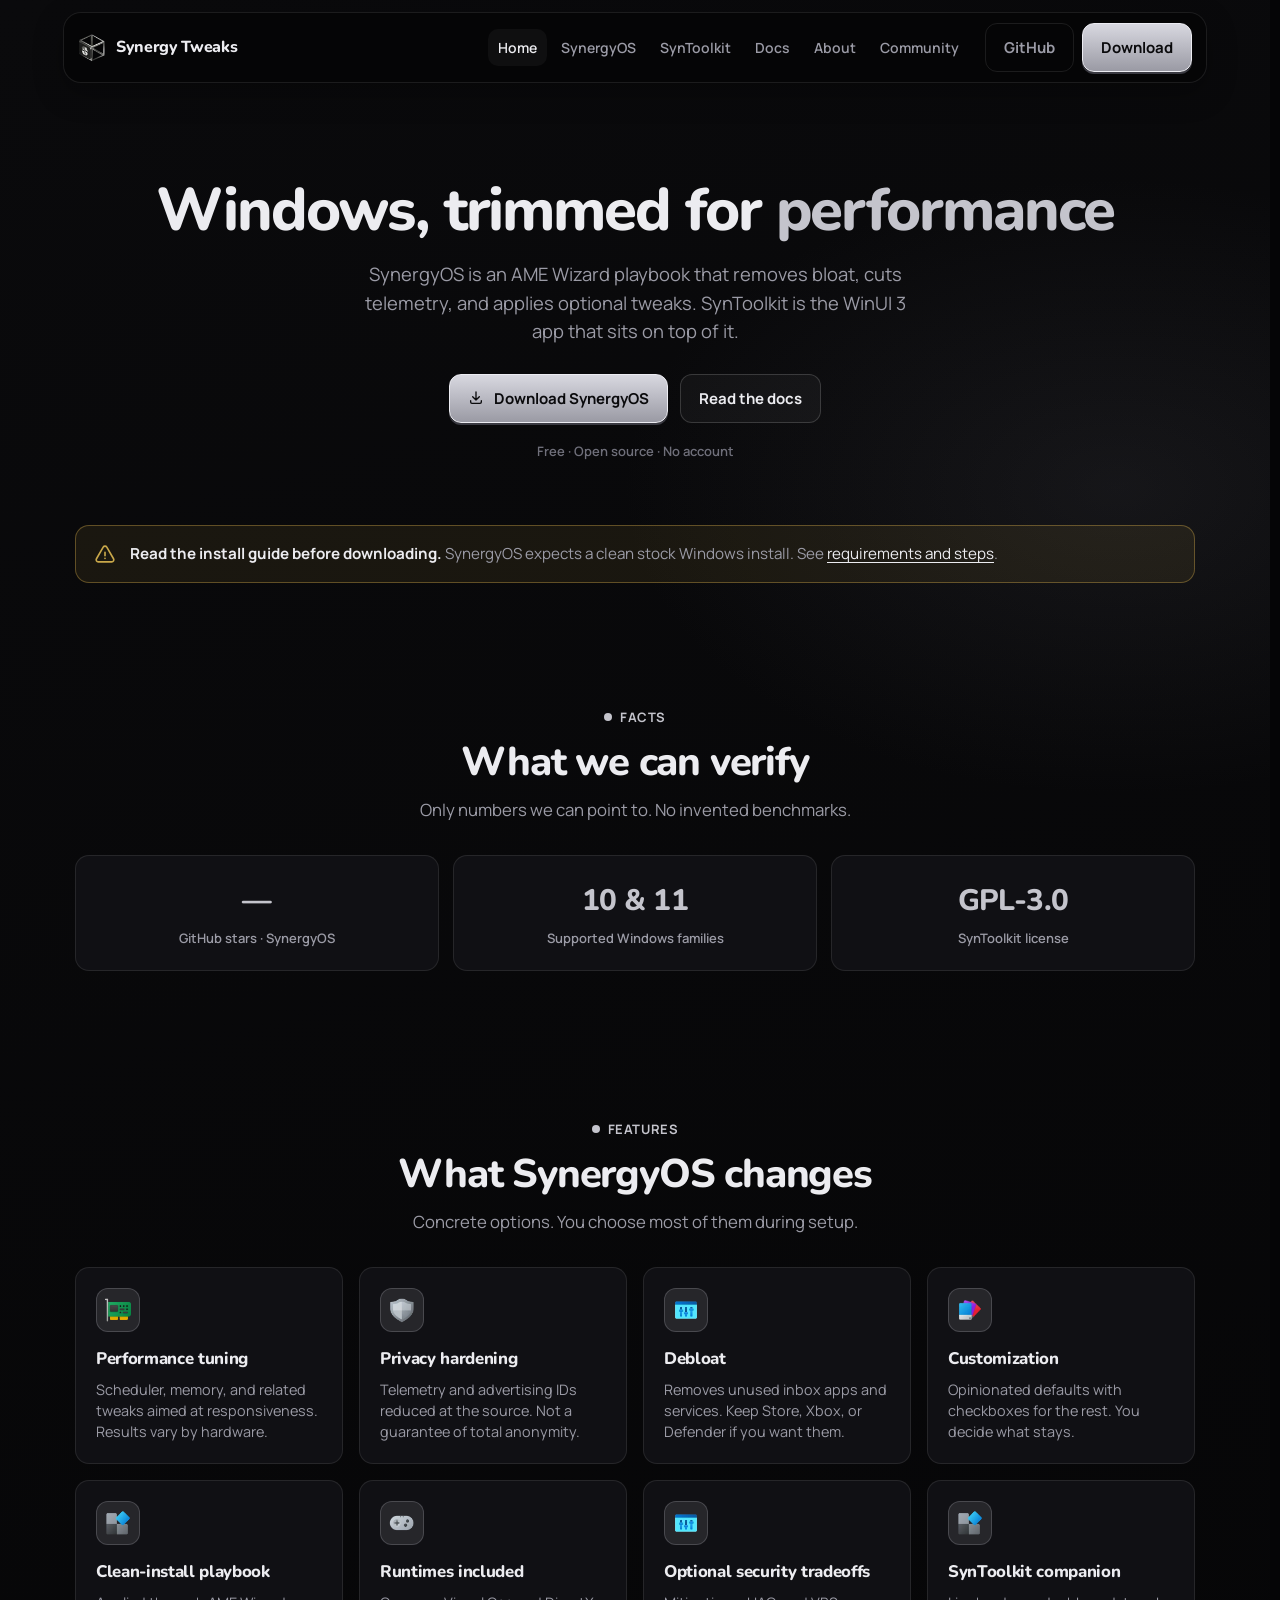
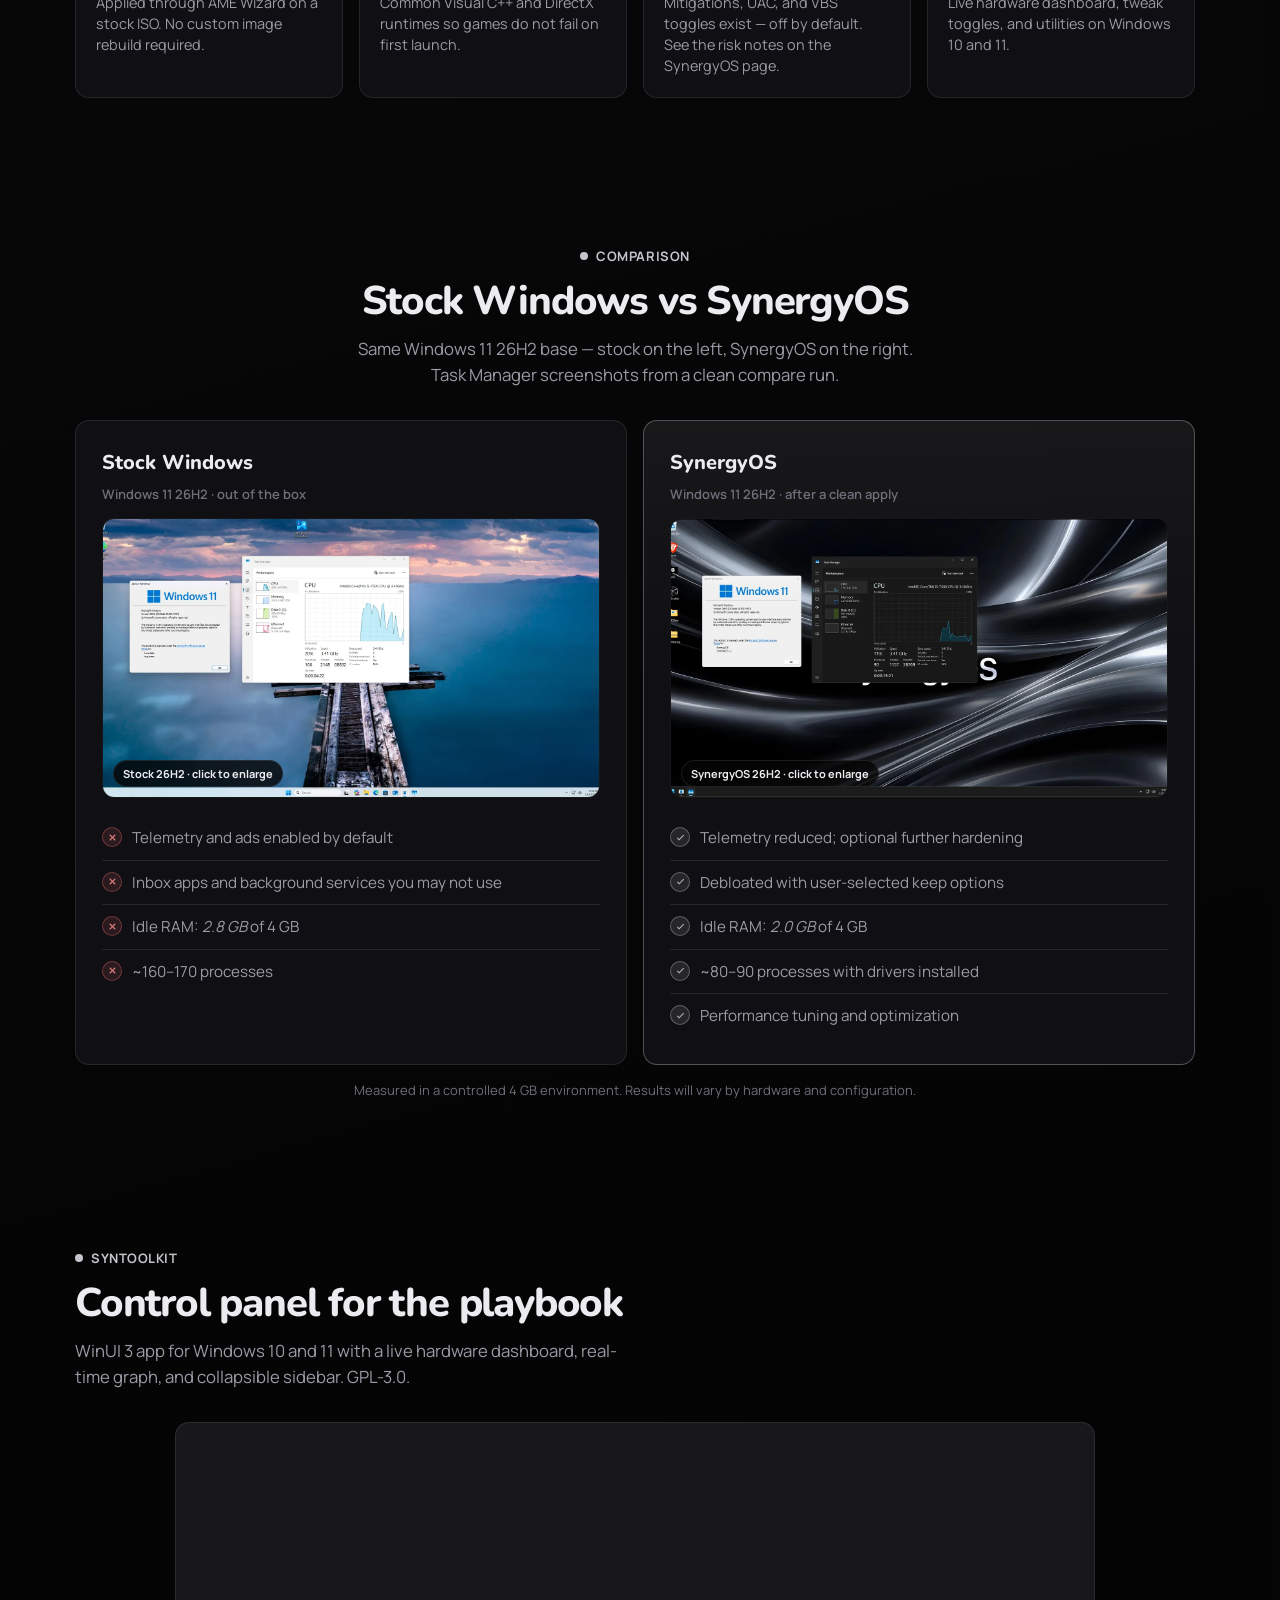
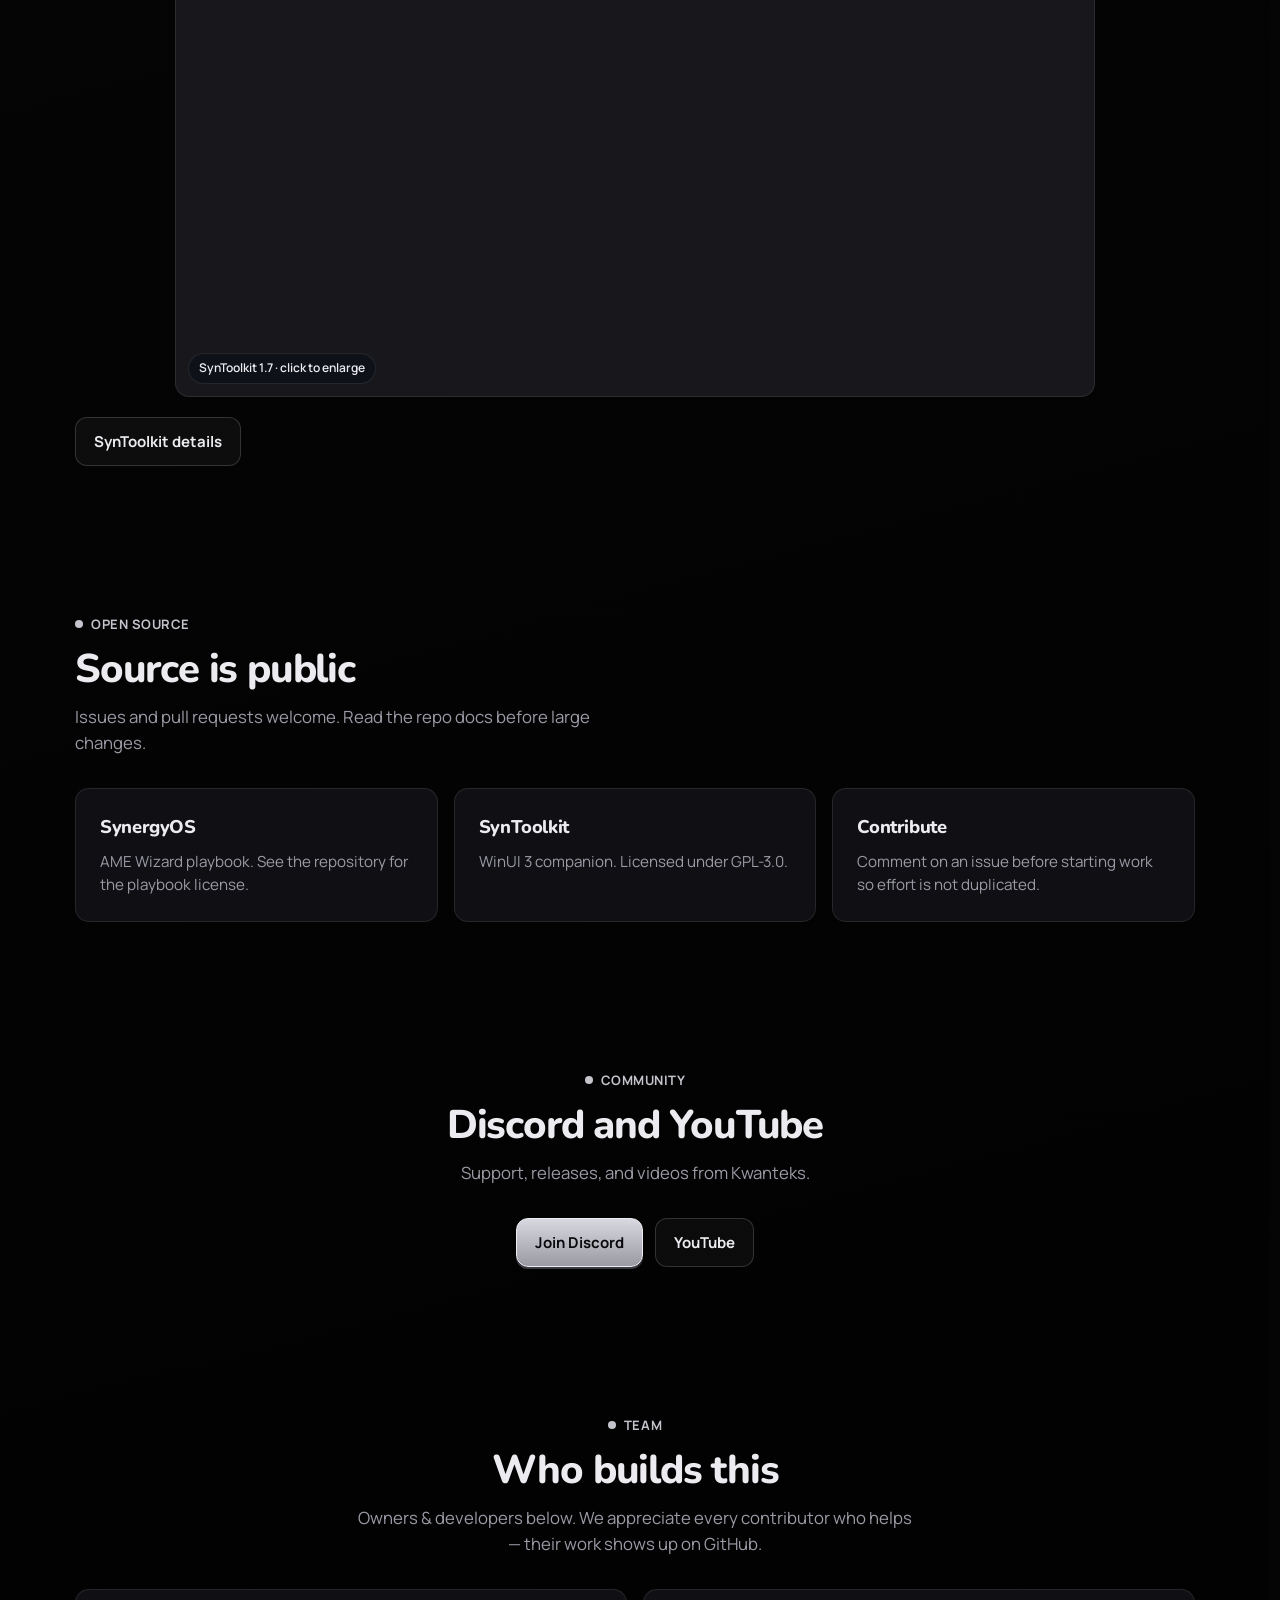
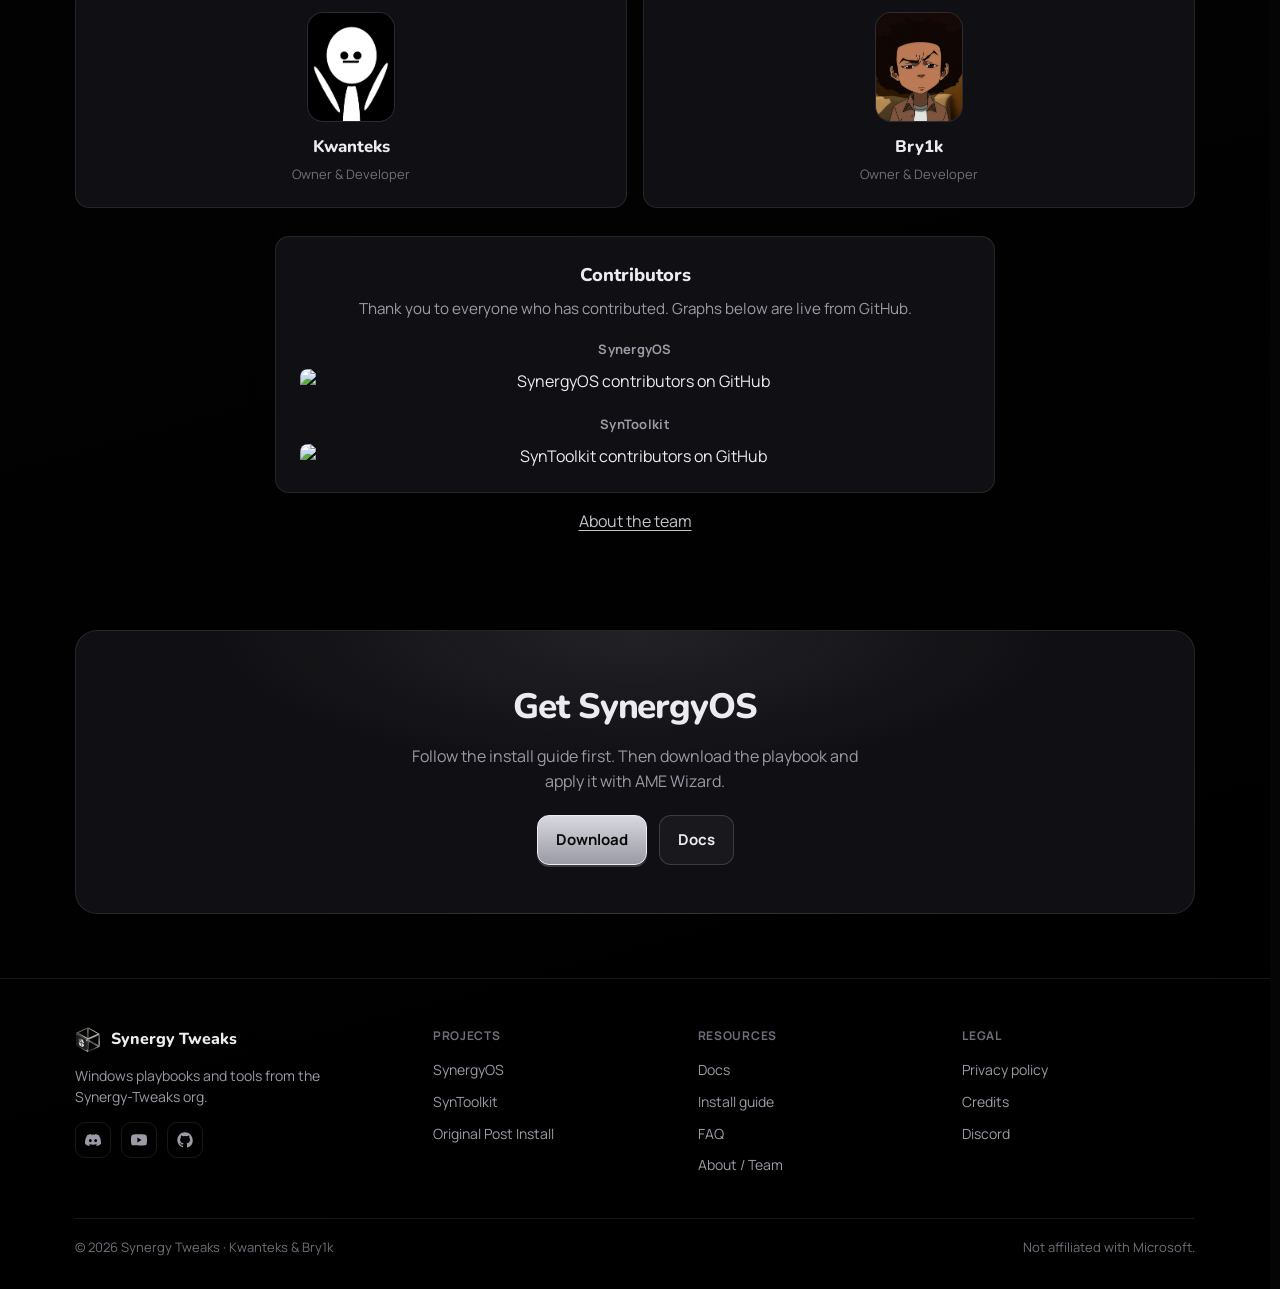
==== commit 380d2c11: "polish: quiet a few details without changing the design - drop the duplicated logo/wordmark block ab" ====
--- a/index.html
+++ b/index.html
@@ -25,7 +25,7 @@
 <link rel="apple-touch-icon" href="images/logo.webp">
 <link rel="preload" href="fonts/nunito-latin.woff2" as="font" type="font/woff2" crossorigin>
 <link rel="preload" href="fonts/manrope-400.woff2" as="font" type="font/woff2" crossorigin>
-<link rel="stylesheet" href="styles.css?v=20">
+<link rel="stylesheet" href="styles.css?v=23">
 <script src="js/config.js"></script>
 </head>
 <body>
@@ -66,10 +66,6 @@
 
 <main id="main">
   <section class="hero wrap">
-    <div class="hero-brand">
-      <img src="images/logo.webp" alt="" width="256" height="256" decoding="async">
-      Synergy Tweaks
-    </div>
     <h1>Windows, trimmed for <em>performance</em></h1>
     <p class="hero-sub">SynergyOS is an AME Wizard playbook that removes bloat, cuts telemetry, and applies optional tweaks. SynToolkit is the WinUI 3 app that sits on top of it.</p>
     <div class="hero-actions">
@@ -78,7 +74,6 @@
         Download SynergyOS
       </a>
       <a class="btn btn-secondary" href="docs.html">Read the docs</a>
-      <a class="btn btn-ghost" href="https://github.com/Synergy-Tweaks" data-link="org" target="_blank" rel="noopener noreferrer">GitHub</a>
     </div>
     <p class="hero-meta">Free · Open source · No account<span class="hero-downloads"> · <span data-release="SynergyOS" data-field="downloads">0</span> downloads</span></p>
   </section>
@@ -193,9 +188,9 @@
         <ul class="compare-list">
           <li><span class="mark good" aria-hidden="true"><svg viewBox="0 0 24 24" fill="none" stroke="currentColor"><path d="M5 13l4 4L19 7"/></svg></span> Telemetry reduced; optional further hardening</li>
           <li><span class="mark good" aria-hidden="true"><svg viewBox="0 0 24 24" fill="none" stroke="currentColor"><path d="M5 13l4 4L19 7"/></svg></span> Debloated with user-selected keep options</li>
-          <li><span class="mark good" aria-hidden="true"><svg viewBox="0 0 24 24" fill="none" stroke="currentColor"><path d="M5 13l4 4L19 7"/></svg></span> Performance tuning and optimization</li>
           <li><span class="mark good" aria-hidden="true"><svg viewBox="0 0 24 24" fill="none" stroke="currentColor"><path d="M5 13l4 4L19 7"/></svg></span> <span>Idle RAM: <em>2.0 GB</em> of 4 GB</span></li>
           <li><span class="mark good" aria-hidden="true"><svg viewBox="0 0 24 24" fill="none" stroke="currentColor"><path d="M5 13l4 4L19 7"/></svg></span> <span>~80–90 processes with drivers installed</span></li>
+          <li><span class="mark good" aria-hidden="true"><svg viewBox="0 0 24 24" fill="none" stroke="currentColor"><path d="M5 13l4 4L19 7"/></svg></span> Performance tuning and optimization</li>
         </ul>
       </div>
     </div>
--- a/styles.css
+++ b/styles.css
@@ -228,7 +228,7 @@
   background: linear-gradient(180deg, #d8d8e0 0%, #9a9aa4 100%);
   border-color: #ececf2;
   color: #0a0a0c;
-  box-shadow: 0 4px 0 #3a3a42;
+  box-shadow: 0 2px 0 #3a3a42;
 }
 .btn-primary:hover {
   background: linear-gradient(180deg, #ececf2 0%, #b0b0b8 100%);
@@ -300,7 +300,7 @@
 }
 .section-title {
   font-family: var(--font-display);
-  font-weight: 900;
+  font-weight: 800;
   font-size: clamp(1.75rem, 3.4vw, 2.5rem);
   letter-spacing: -0.03em;
   line-height: 1.15;
@@ -319,20 +319,9 @@
   padding: clamp(48px, 8vw, 96px) 0 64px;
   text-align: center;
 }
-.hero-brand {
-  display: inline-flex;
-  align-items: center;
-  gap: 12px;
-  margin-bottom: 22px;
-  font-family: var(--font-display);
-  font-weight: 900;
-  font-size: clamp(1.4rem, 3vw, 1.85rem);
-  letter-spacing: -0.03em;
-}
-.hero-brand img { width: 48px; height: 48px; }
 .hero h1 {
   font-family: var(--font-display);
-  font-weight: 900;
+  font-weight: 800;
   font-size: clamp(2.2rem, 6vw, 3.75rem);
   letter-spacing: -0.035em;
   line-height: 1.05;
@@ -377,7 +366,7 @@
 }
 .stat-value {
   font-family: var(--font-display);
-  font-weight: 900;
+  font-weight: 800;
   font-size: 1.85rem;
   letter-spacing: -0.02em;
   color: var(--accent);
@@ -428,8 +417,7 @@
 }
 .feature-grid .card:hover {
   border-color: var(--line-strong);
-  transform: translateY(-2px);
-  transition: border-color 0.18s, transform 0.18s;
+  transition: border-color 0.18s;
 }
 
 /* ---------- Compare ---------- */
@@ -480,7 +468,6 @@
 .compare-shot:hover,
 .compare-shot:focus-visible {
   border-color: var(--line-strong);
-  transform: translateY(-2px);
 }
 .compare-shot img {
   width: 100%;
@@ -575,7 +562,6 @@
 .shot:hover,
 .shot:focus-visible {
   border-color: var(--line-strong);
-  transform: translateY(-2px);
 }
 .shot img {
   width: 100%;
@@ -629,7 +615,7 @@
 }
 .download-card h3 {
   font-family: var(--font-display);
-  font-weight: 900;
+  font-weight: 800;
   font-size: 1.6rem;
   letter-spacing: -0.02em;
   margin-bottom: 8px;
@@ -707,7 +693,7 @@
   background: var(--accent-soft);
   color: var(--accent);
   font-family: var(--font-display);
-  font-weight: 900;
+  font-weight: 800;
 }
 .step h3 {
   font-family: var(--font-display);
@@ -866,7 +852,7 @@
 }
 .cta-band h2 {
   font-family: var(--font-display);
-  font-weight: 900;
+  font-weight: 800;
   font-size: clamp(1.6rem, 3vw, 2.2rem);
   letter-spacing: -0.03em;
   margin-bottom: 10px;
@@ -940,7 +926,7 @@
 }
 .page-hero h1 {
   font-family: var(--font-display);
-  font-weight: 900;
+  font-weight: 800;
   font-size: clamp(2rem, 4vw, 2.75rem);
   letter-spacing: -0.03em;
   margin-bottom: 12px;
